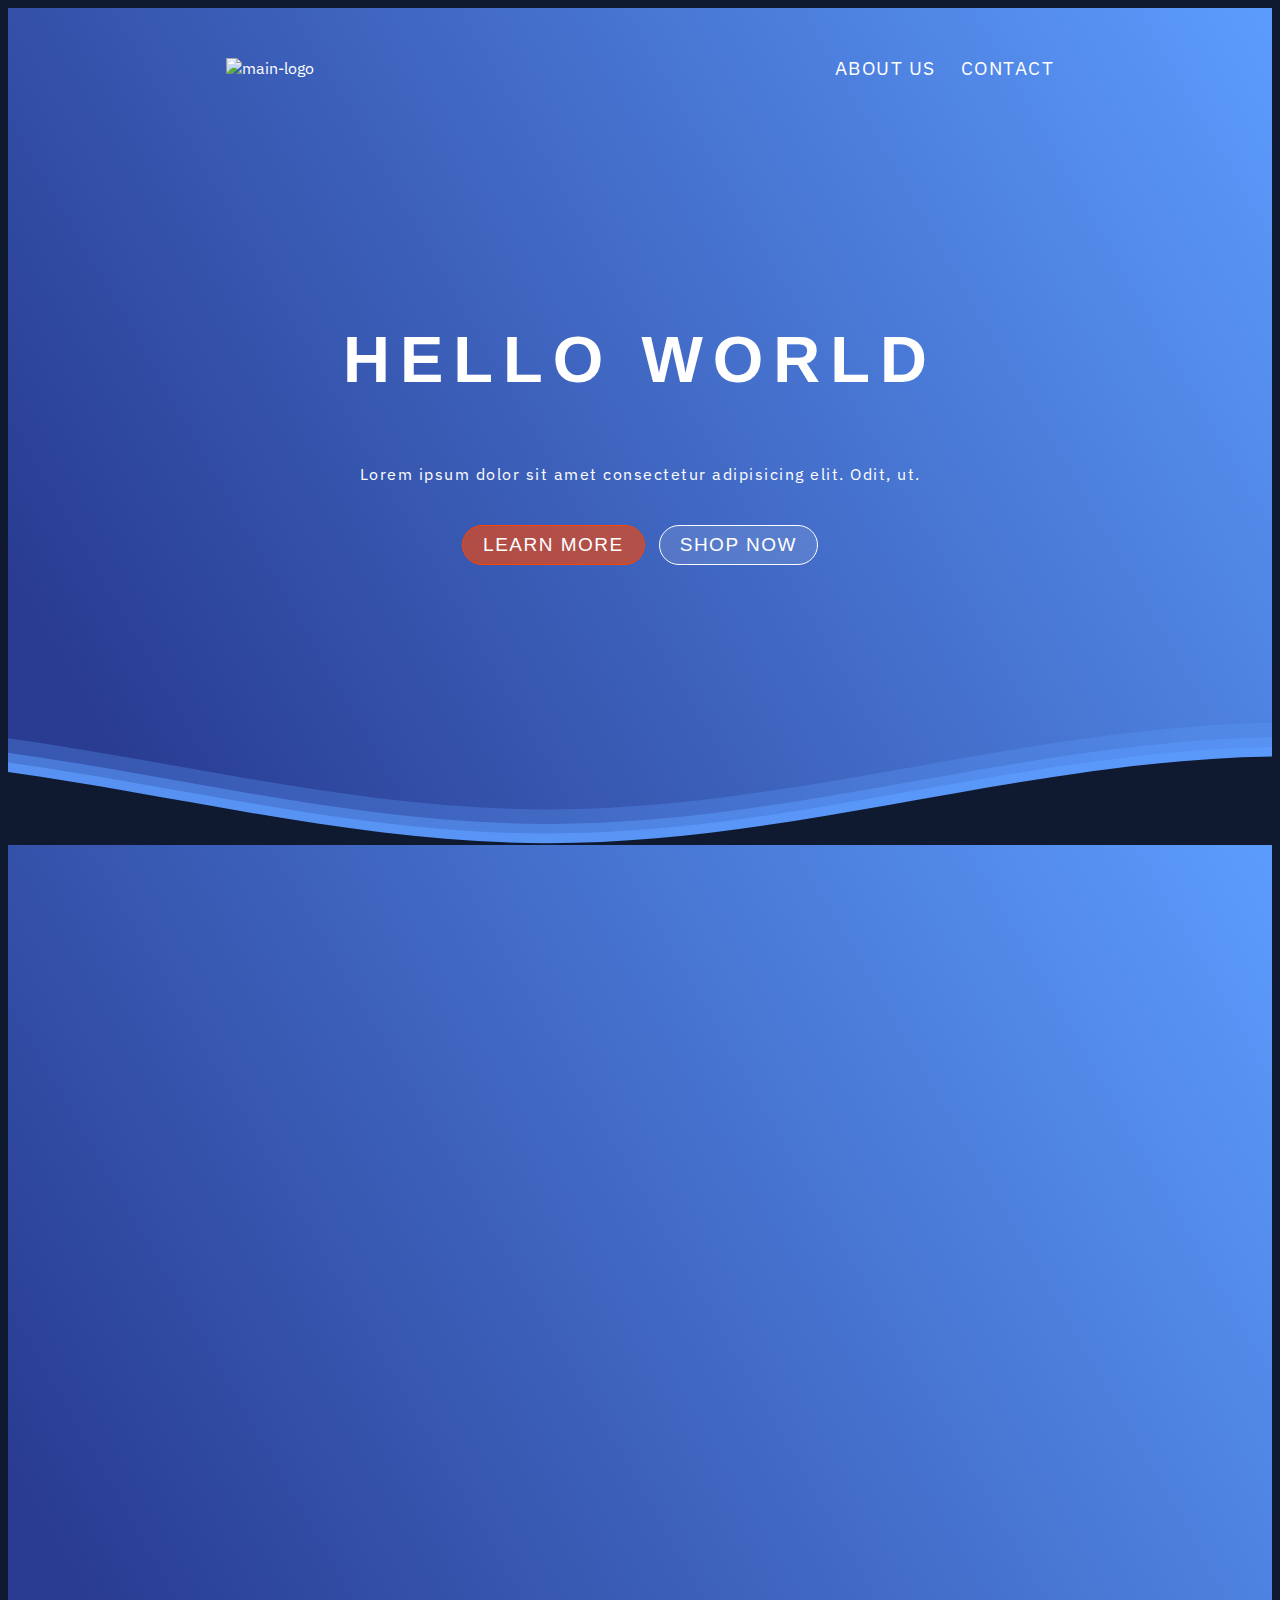
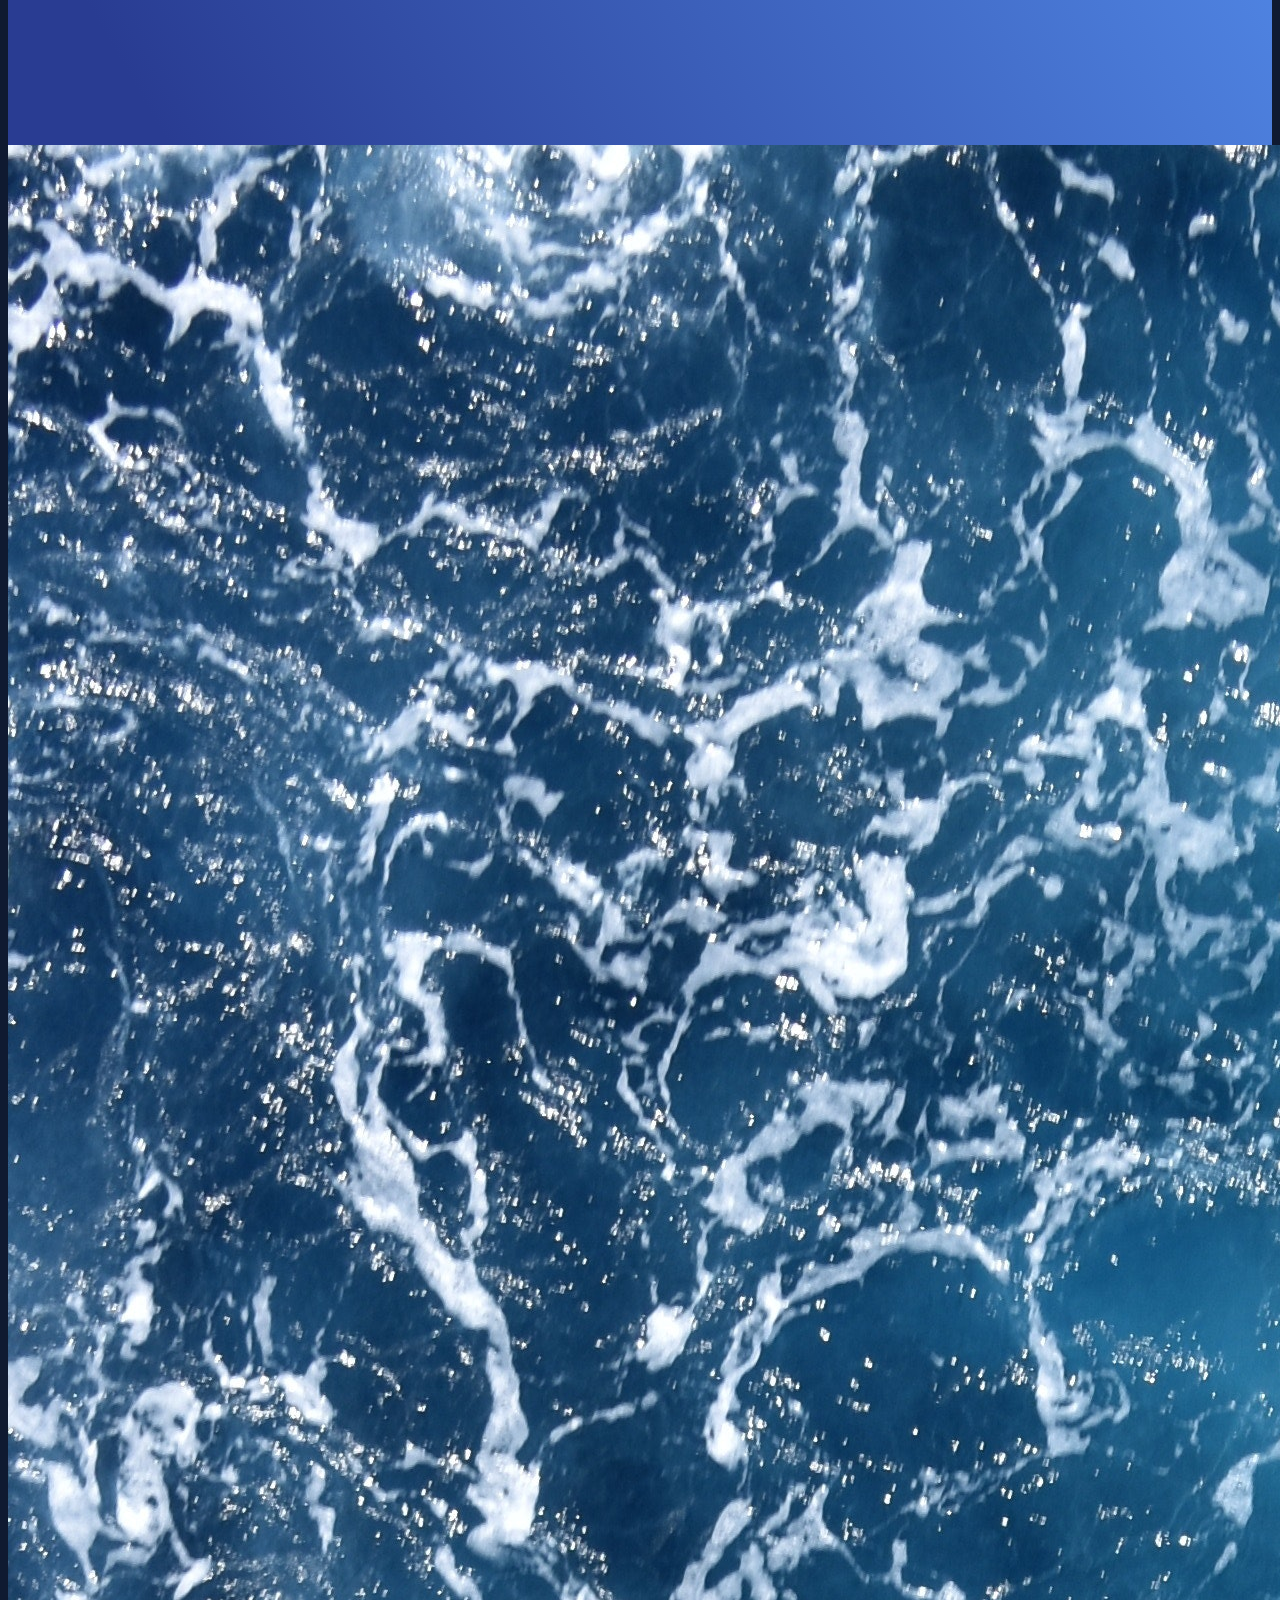
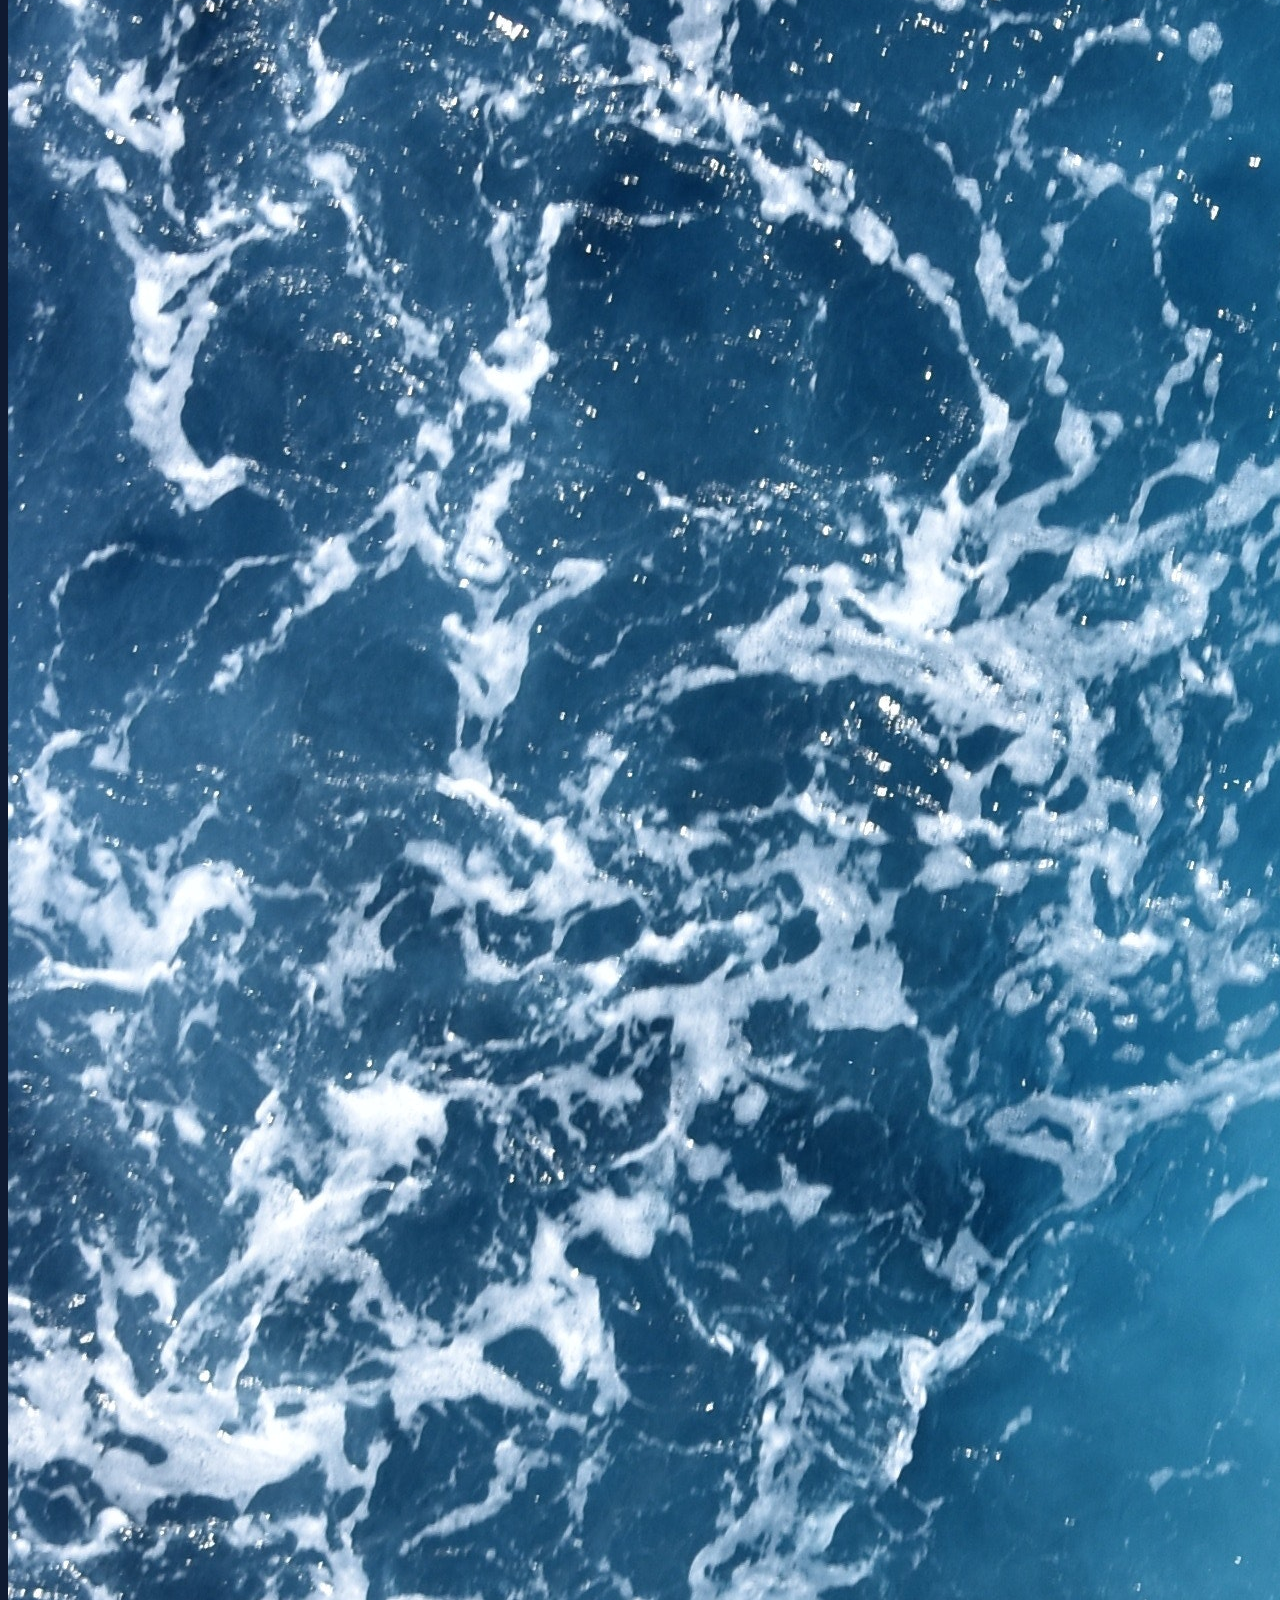
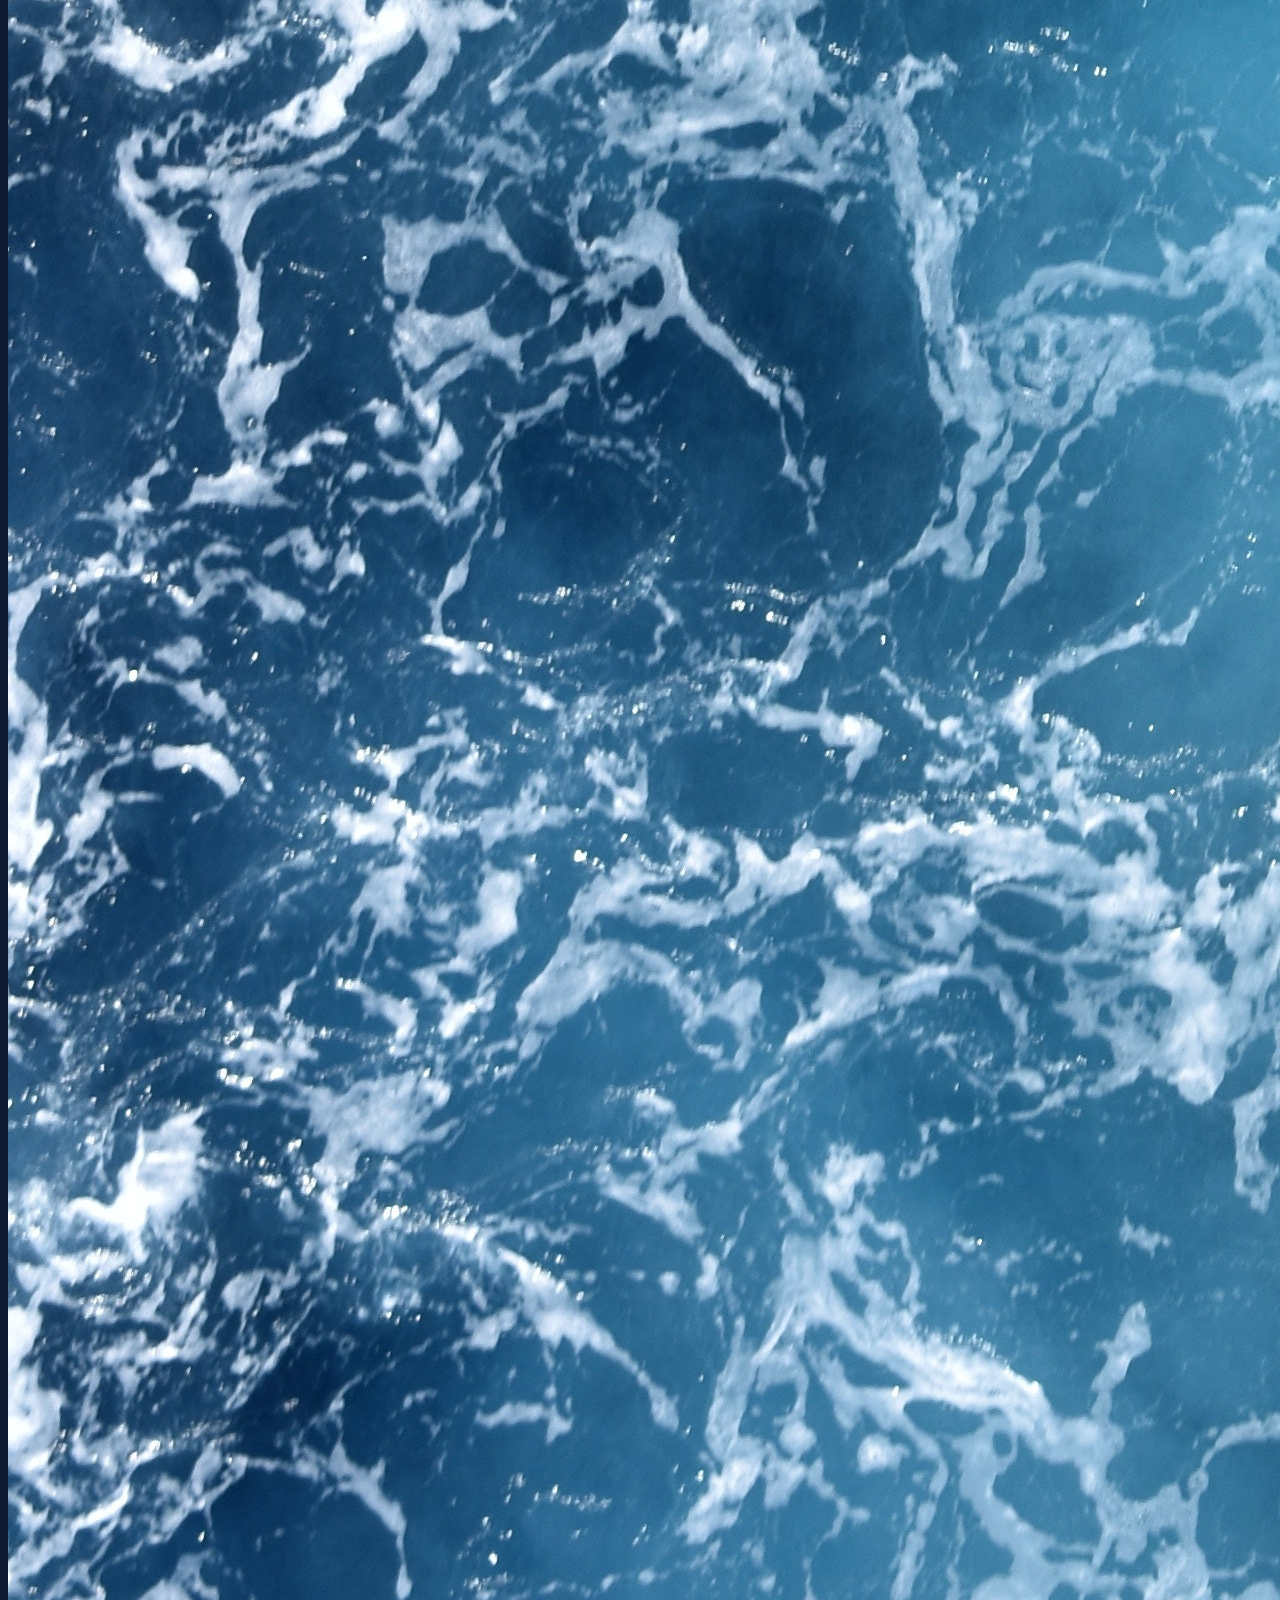
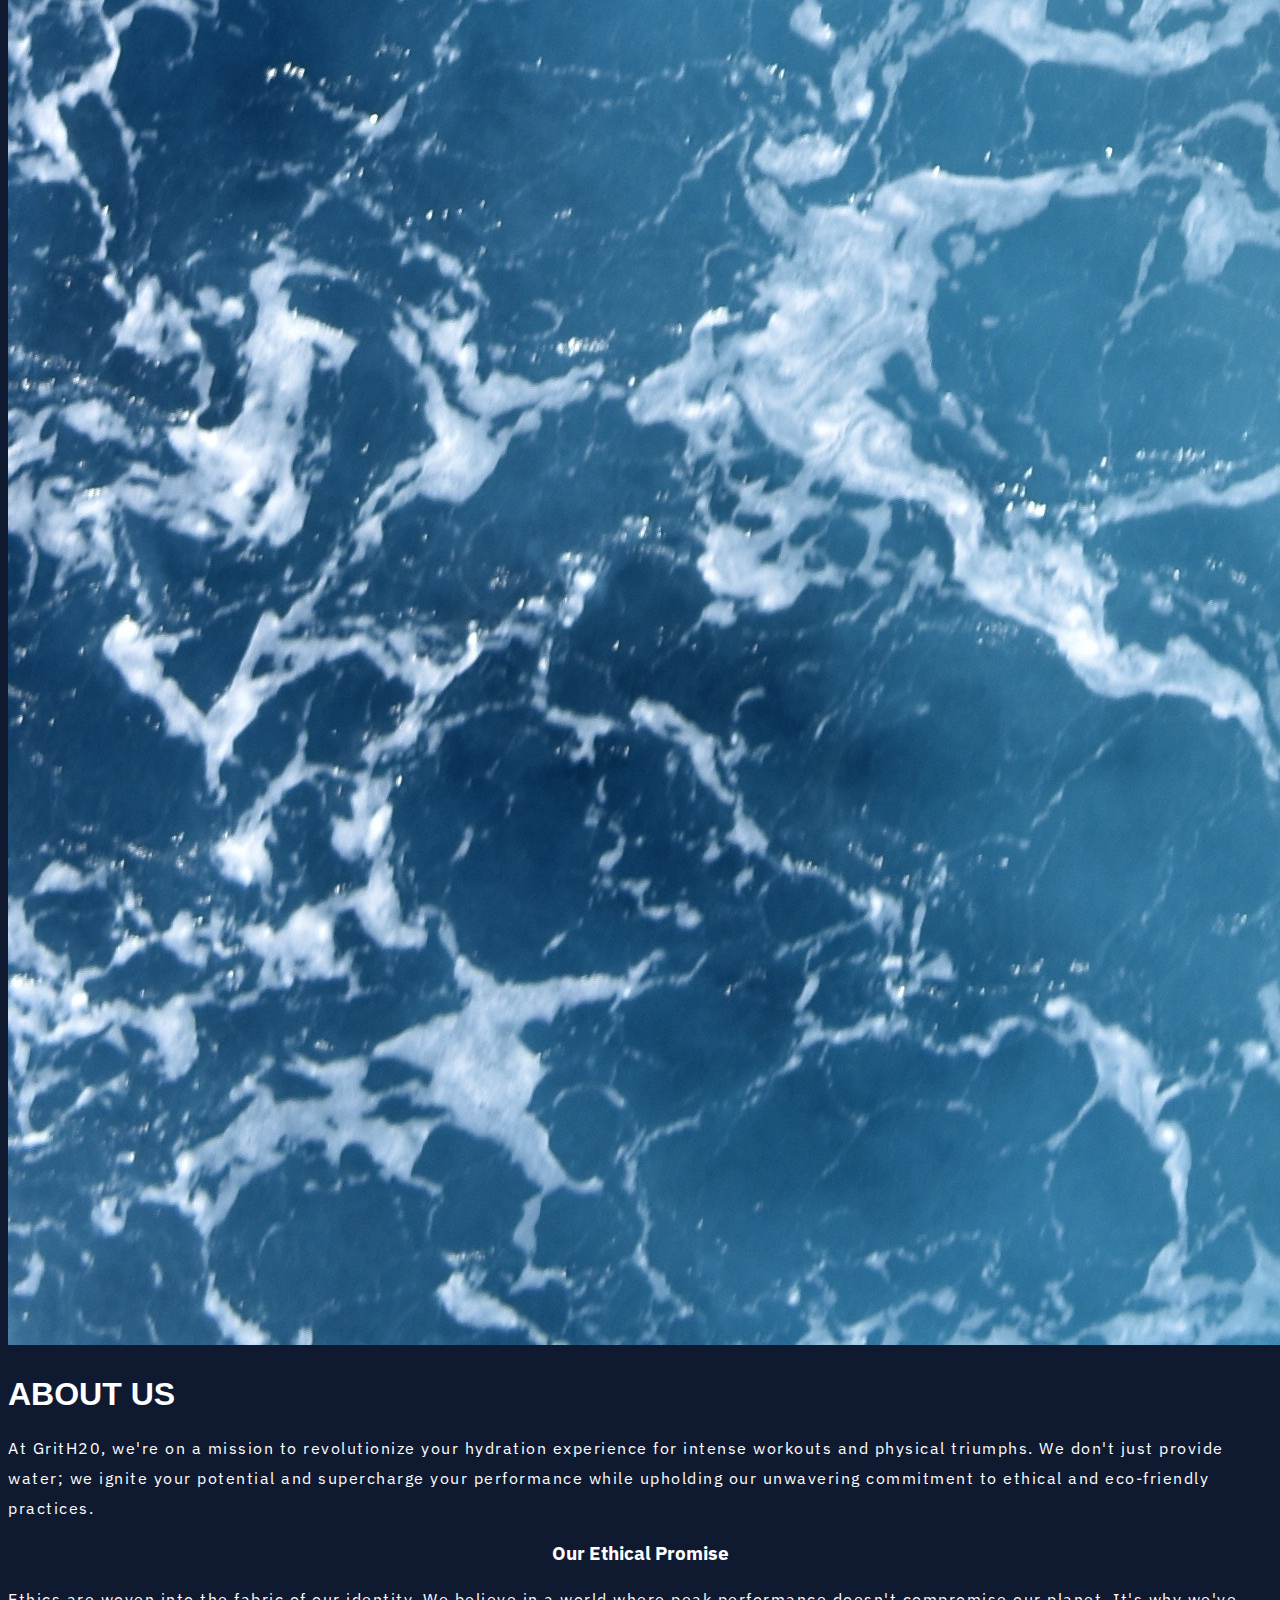
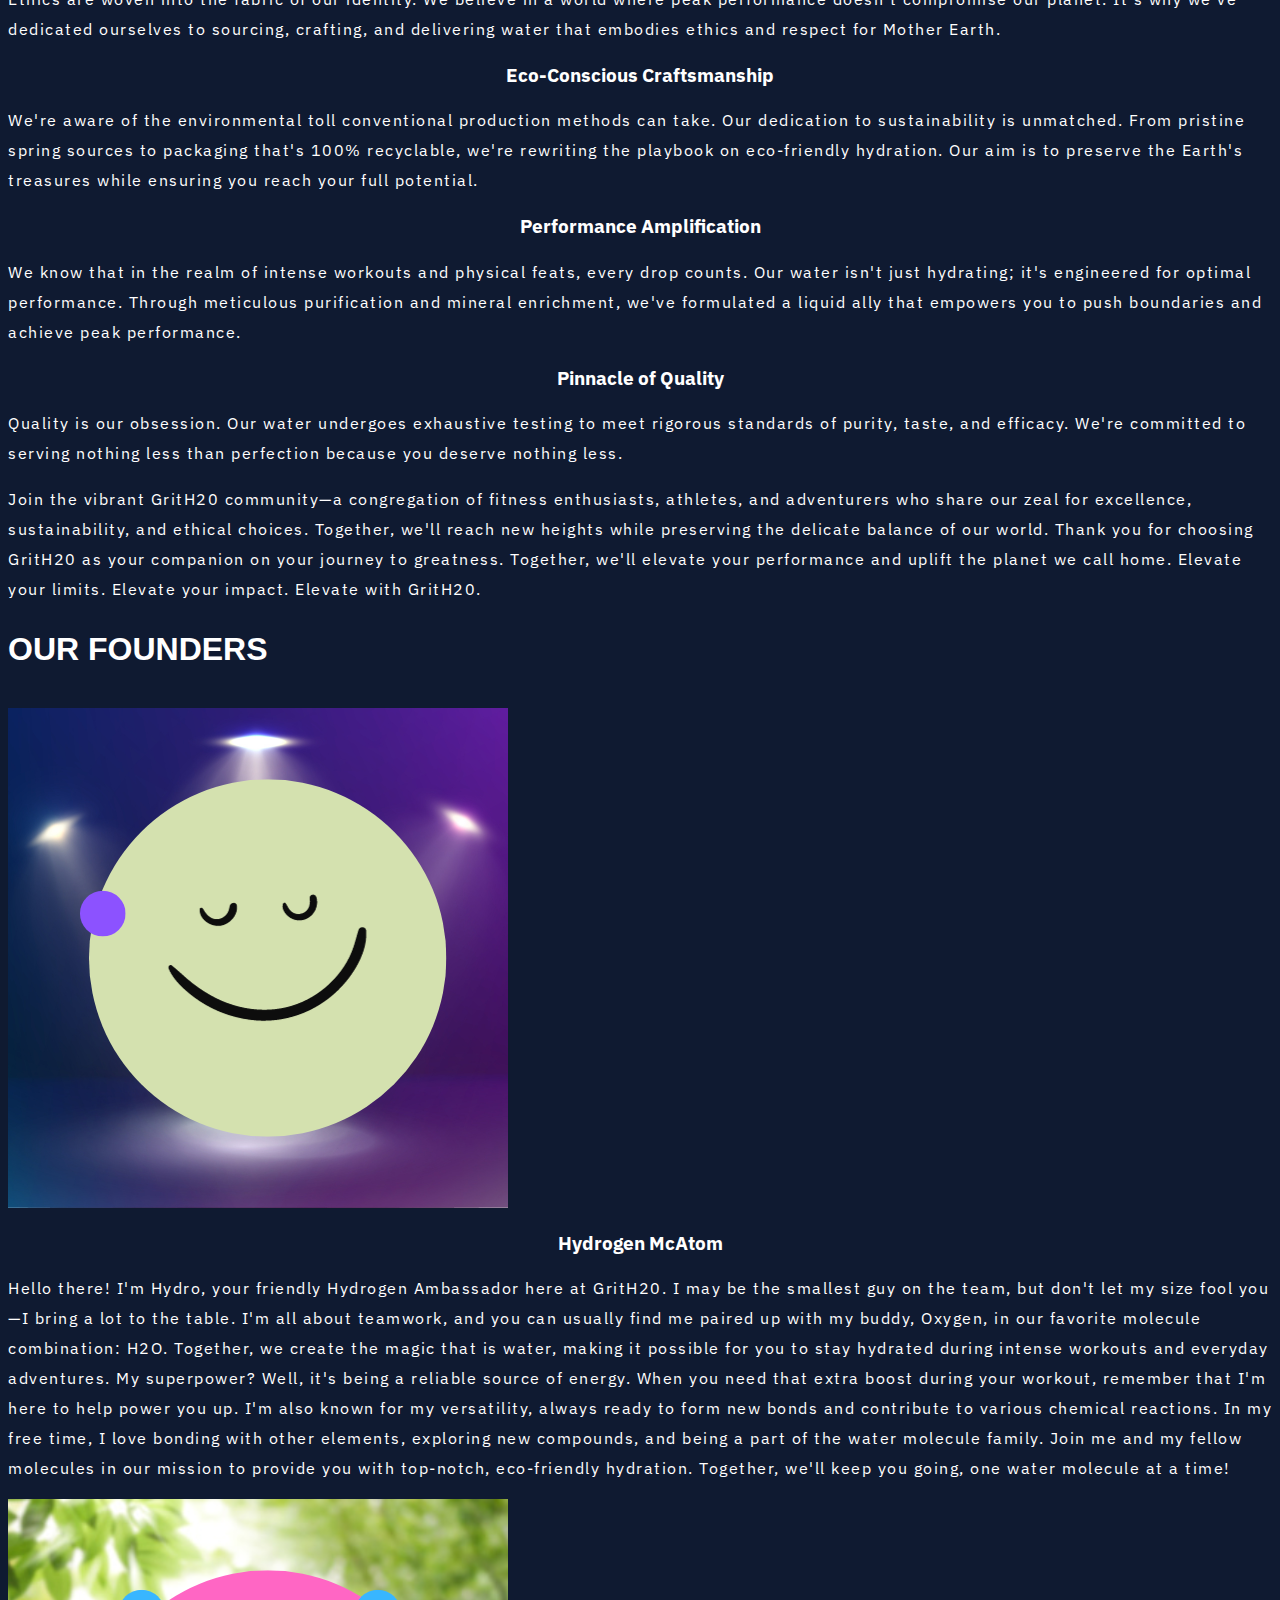
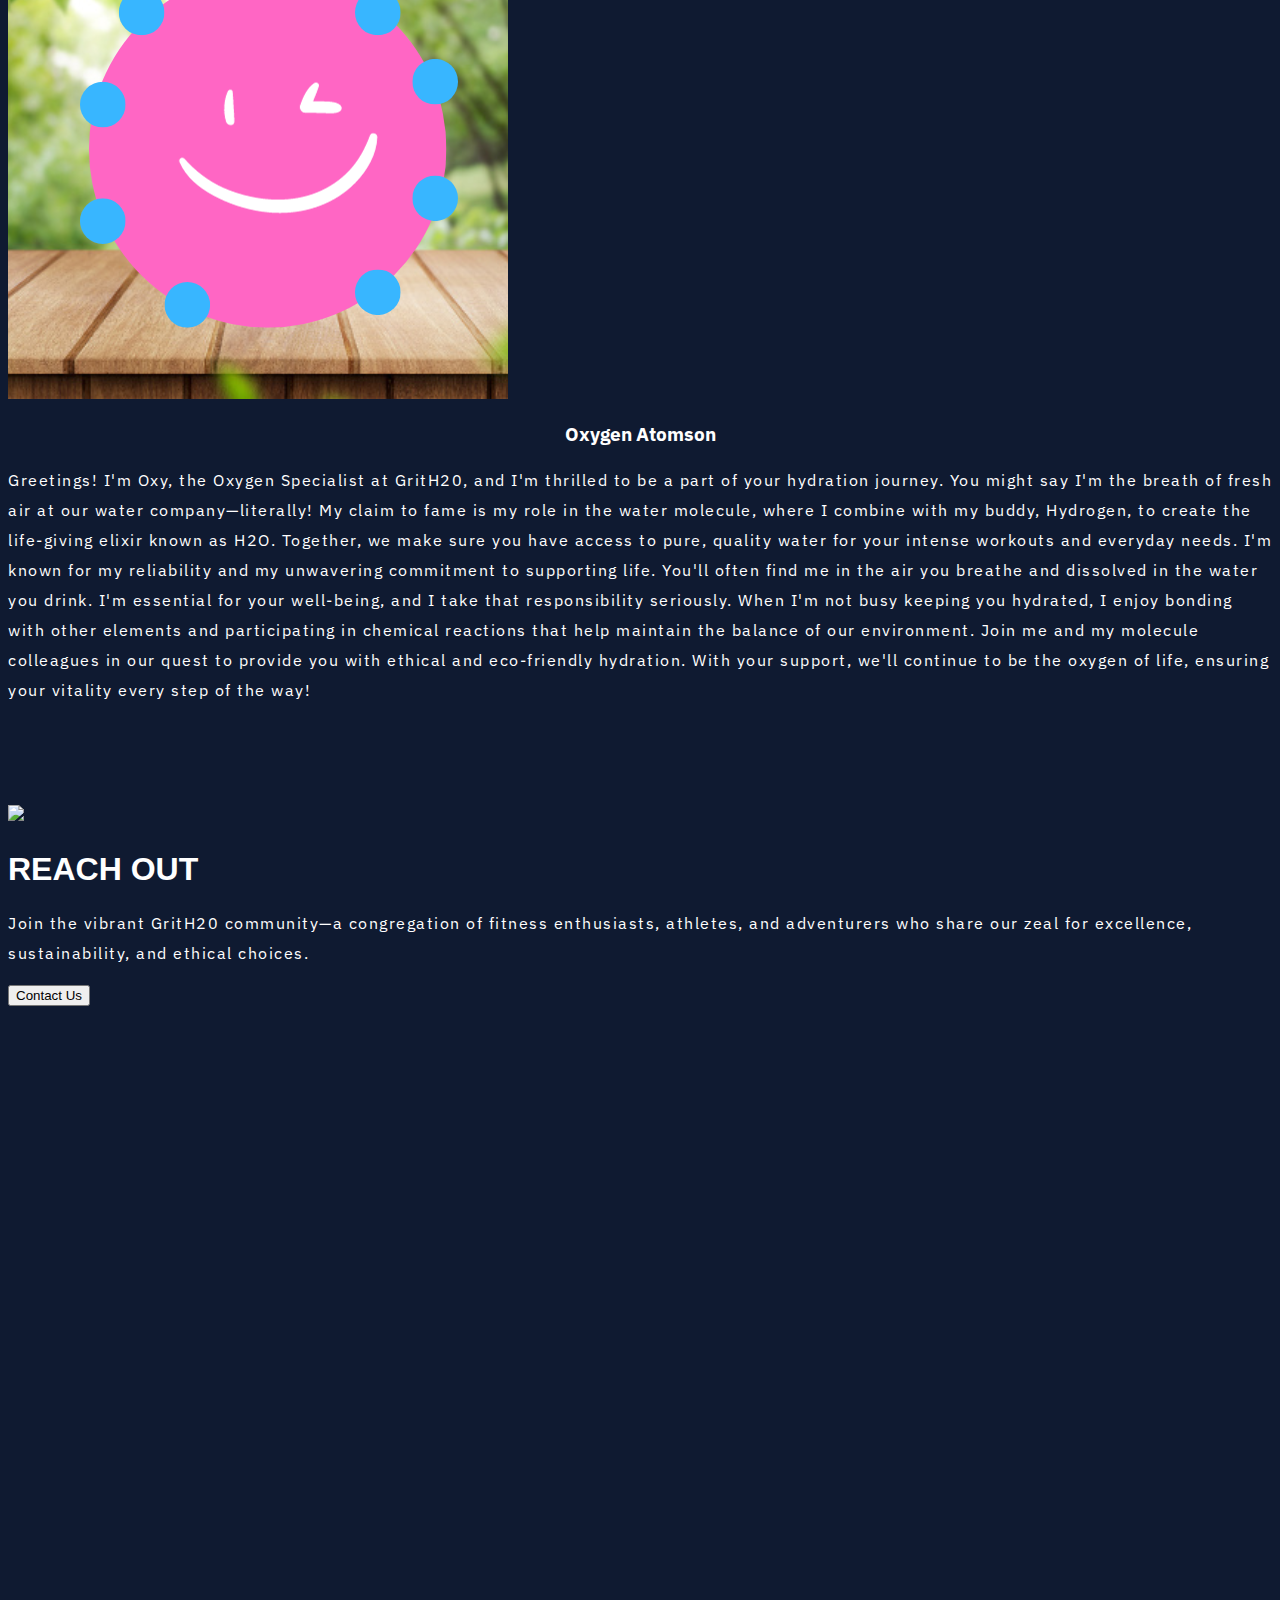
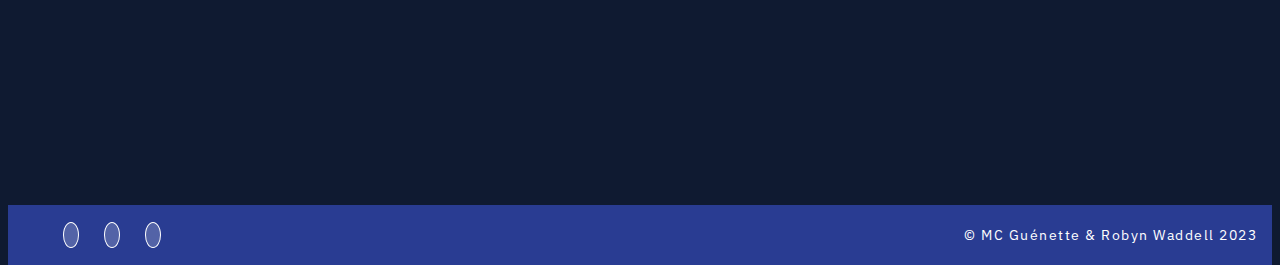
==== about.html @ da1426ac "added pictures" ====
<!DOCTYPE html>
<html lang="en">
    <head>
      <meta charset="utf-8" dir="ltr">
        <meta name="viewport" content="width=device-width, initial-scale=1">
        <meta name="author" content="MC Guenette & Robyn Waddell">
        <meta name="description" content="Final Project">
        <meta name="keywords" content="web developer, web, front-end, css, javascript, html, react">
        <link rel="shortcut icon" 
              href="./assets/img/favicon.png" 
              type="image/x-icon">
              <link rel="preconnect" href="https://fonts.googleapis.com">
              <link rel="preconnect" href="https://fonts.gstatic.com" crossorigin>
              <link rel="preconnect" href="https://fonts.googleapis.com">
              <link rel="preconnect" href="https://fonts.gstatic.com" crossorigin>
              <link rel="preconnect" href="https://fonts.googleapis.com">
              <link rel="preconnect" href="https://fonts.gstatic.com" crossorigin>
              <link href="https://fonts.googleapis.com/css2?family=IBM+Plex+Sans:wght@300;400;500;600;700&display=swap" rel="stylesheet">             
              <link href="https://fonts.cdnfonts.com/css/xeroda?styles=163202" rel="stylesheet">
              <link rel="stylesheet" href="./assets/style/index.css">
        <script src="https://kit.fontawesome.com/20608a4ccb.js" crossorigin="anonymous"></script>
        <title>GritH20</title>
    </head>
    <body>
        <header>
            <div class="hero hero-banner">
                <div class="container flex header">
                    <div>
                       <img src="./assets/img/logo-main.png" alt="main-logo" class="main-logo">
                    </div>
                    <nav class="nav-items">
                        <ul>
                            <li class="nav-item"><a href="./about.html">About us</a></li>
                            <li class="nav-item"><a href="./contact.html" class="contact-us">Contact</a></li>
                            <li class="mobile-menu"><i class="fa-solid fa-bars"></i></li>
                        </ul>
                    </nav>
                </div>
    
                <div class="inner-header flex">
                <h1>Hello world</h1>
                <p>Lorem ipsum dolor sit amet consectetur adipisicing elit. Odit, ut.</p>
                <div class="main-buttons">
                    <input type="button" class="primary-button" value="Learn more"/>
                    <input type="button" class="secondary-button" value="Shop now"/>
            </div>
                </div>
                <div>
                <svg class="waves" xmlns="http://www.w3.org/2000/svg" xmlns:xlink="http://www.w3.org/1999/xlink"
                viewBox="0 24 150 28" preserveAspectRatio="none" shape-rendering="auto">
                <defs>
                <path id="gentle-wave" d="M-160 44c30 0 58-18 88-18s 58 18 88 18 58-18 88-18 58 18 88 18 v44h-352z" />
                </defs>
                <g class="parallax">
                <use xlink:href="#gentle-wave" x="48" y="0" fill="rgba(255,255,255,0.7" />
                <use xlink:href="#gentle-wave" x="48" y="3" fill="rgba(255,255,255,0.5)" />
                <use xlink:href="#gentle-wave" x="48" y="5" fill="rgba(255,255,255,0.3)" />
                <use xlink:href="#gentle-wave" x="48" y="7" fill="#fff" />
                </g>
                </svg>
                </div>
                </div>
        </header>
        <main>
            <div class="hero">

            </div>
            <div class="section1">
                <div class="image"> <img src="./assets/img/water.jpg"> </div>
                <div class="description">
                    <h2>About Us</h2>
                    <p>At GritH20, we're on a mission to revolutionize your hydration experience for intense workouts and physical triumphs. We don't just provide water; 
                        we ignite your potential and supercharge your performance while upholding our unwavering commitment to ethical and eco-friendly practices.
                    </p>
                    <h3>Our Ethical Promise</h3>
                    <p>
                        Ethics are woven into the fabric of our identity. We believe in a world where peak performance doesn't compromise our planet. It's why we've 
                        dedicated ourselves to sourcing, crafting, and delivering water that embodies ethics and respect for Mother Earth.
                    </p>
                    <h3>Eco-Conscious Craftsmanship</h3>
                    <p>
                        We're aware of the environmental toll conventional production methods can take. Our dedication to sustainability is unmatched. From pristine 
                        spring sources to packaging that's 100% recyclable, we're rewriting the playbook on eco-friendly hydration. Our aim is to preserve the Earth's 
                        treasures while ensuring you reach your full potential.
                    </p>
                    <h3> Performance Amplification</h3>
                    <p>
                        We know that in the realm of intense workouts and physical feats, every drop counts. Our water isn't just hydrating; it's engineered for optimal 
                        performance. Through meticulous purification and mineral enrichment, we've formulated a liquid ally that empowers you to push boundaries and 
                        achieve peak performance.
                    </p>
                    <h3>Pinnacle of Quality</h3>
                    <p>
                        Quality is our obsession. Our water undergoes exhaustive testing to meet rigorous standards of purity, taste, and efficacy. We're committed to 
                        serving nothing less than perfection because you deserve nothing less.
                    </p>
                    <p>
                        Join the vibrant GritH20 community—a congregation of fitness enthusiasts, athletes, and adventurers who share our zeal for excellence, 
                        sustainability, and ethical choices. Together, we'll reach new heights while preserving the delicate balance of our world.
                        Thank you for choosing GritH20 as your companion on your journey to greatness. Together, we'll elevate your performance and uplift the 
                        planet we call home. Elevate your limits. Elevate your impact. Elevate with GritH20.
                    </p>
                </div>
            </div>
            <div class="section2">
                <h2>Our Founders</h2>
                <div class="banner-image">
                    <img>
                </div>
                <div class="hydrogen">
                    <div class="H-pic">
                        <img src="./assets/img/hydrogen.png">
                    </div>
                    <div class="H-description">
                        <h3>Hydrogen McAtom</h3>
                        <p>
                            Hello there! I'm Hydro, your friendly Hydrogen Ambassador here at GritH20. I 
                            may be the smallest guy on the team, but don't let my size fool you—I bring a 
                            lot to the table. I'm all about teamwork, and you can usually find me paired 
                            up with my buddy, Oxygen, in our favorite molecule combination: H2O. Together, 
                            we create the magic that is water, making it possible for you to stay hydrated 
                            during intense workouts and everyday adventures. My superpower? Well, it's 
                            being a reliable source of energy. When you need that extra boost during your 
                            workout, remember that I'm here to help power you up. I'm also known for my 
                            versatility, always ready to form new bonds and contribute to various chemical 
                            reactions. In my free time, I love bonding with other elements, exploring new 
                            compounds, and being a part of the water molecule family. Join me and my fellow 
                            molecules in our mission to provide you with top-notch, eco-friendly hydration.
                            Together, we'll keep you going, one water molecule at a time!
                        </p>
                    </div>
                </div>
                <div class="oxygen">
                    <div class="O-pic">
                        <img src="./assets/img/oxygen.png" name="oxygen">
                    </div>
                    <div class=" O-description">
                        <h3>Oxygen Atomson</h3>
                        <p>
                            Greetings! I'm Oxy, the Oxygen Specialist at GritH20, and I'm thrilled to be a 
                            part of your hydration journey. You might say I'm the breath of fresh air at our
                            water company—literally! My claim to fame is my role in the water molecule, 
                            where I combine with my buddy, Hydrogen, to create the life-giving elixir 
                            known as H2O. Together, we make sure you have access to pure, quality water for
                            your intense workouts and everyday needs. I'm known for my reliability and my 
                            unwavering commitment to supporting life. You'll often find me in the air you 
                            breathe and dissolved in the water you drink. I'm essential for your well-being,
                            and I take that responsibility seriously. When I'm not busy keeping you hydrated,
                            I enjoy bonding with other elements and participating in chemical reactions that 
                            help maintain the balance of our environment. Join me and my molecule colleagues 
                            in our quest to provide you with ethical and eco-friendly hydration. With your 
                            support, we'll continue to be the oxygen of life, ensuring your vitality every 
                            step of the way!

                        </p>
                    </div>
                </div>
            </div>
            <section>
                <div class="circle-image"><img src="./assets/img/waves.jpg"></div>
                <div>
                  <h2>Reach Out</h2>
                  <p>
                    Join the vibrant GritH20 community—a congregation of fitness enthusiasts, athletes, and 
                    adventurers who share our zeal for excellence, sustainability, and ethical choices.
                  </p>
                  <button>Contact Us</button>
                </div>
            </section>
        </main>
        <footer>
            <div class="container footer">
                <nav class="social-icons">
                    <ul>
                        <li><a href="https://www.linkedin.com/in/mc-guenette/" target="_blank" title="linkedin" class="linkedin">
                            <i class="fa-brands fa-linkedin"></i>
                        </a>
                    </li>
                        <li><a href="https://www.tiktok.com/@goldie.lax" target="_blank" title="tiktok" class="tiktok">
                            <i class="fa-brands fa-tiktok"></i>
                        </a>
                    </li>
                        <li><a href="https://github.com/mcguenette" target="_blank" title="github" class="git-hub">
                            <i class="fa-brands fa-github"></i>
                        </a>
                    </li>
                    </ul>
                </nav>
                <div class="copyright">
                    <p>&copy; MC Guénette & Robyn Waddell 2023</p>
                </div>
            </div>
        </footer>
    </body>
</html
---- assets/style/index.css ----
@charset "utf-8";
@import url(./reset.css);

/* -------Basic-styles------ */

:root {
    --primary-bg-color: #0f1a31;
    --secondary-bg-color: #1d2333;
    --body-font-color: #fff;
    --section-bg-color: rgb(41 60 146 / 30%);
    --card-bg-color: #ccc;
    --primary-blue: #293c92;
    --secondary-blue: #5c9cfd;
    --primary-red: #fb4501;
    --linkedin-color: #0077b5;
    --github-color:#2dba4e;
    --tiktok-color:#ff0050;
}

.container {
    width: min(100% - 30px, 1280px);
    margin-inline: auto;
}

.container.main-container {
    justify-content: center;
    display: flex;
    align-items: center;
    flex-direction: column;
}

.flex {
    display: flex;
    align-items: center;
    height: 100%;
}

main {
    height: calc(100dvh - 80px - 60px);
    display: inline;
}

body {
    background-color: var(--primary-bg-color);
    font-family: 'IBM Plex Sans', sans-serif;
    color:var(--body-font-color);
}

html, body {
    height: 100%;
}

/* --------Header------- */

.header {
    height: 120px;
}

header {
    background-color: transparent;
    overflow: hidden;

}

header nav {
    width: 60%;
    text-align: right;
}

h1 {
    font-size: 65px;
    color: var(--body-font-color);
    letter-spacing: 10px;
    line-height: 80px;
}

h2 {
    font-size: 32px;
    margin-bottom: 20px;
}

h1, h2 {
    font-family: 'Xeroda', sans-serif;
    text-transform: uppercase;
}

h3 {
    text-align: center;
}

p {
    letter-spacing: 1.5px;
    line-height: 30px;
}

.inner-header h2 {
    font-family: 'IBM Plex Sans', sans-serif;
    font-weight: 300;
}

.main-logo {
    width: 50%;
}

nav ul {
    font-size: 0;
}

nav ul li {
    display: inline;
}

nav ul li + li {
    padding-left: 25px;
}

.nav-items a, footer a, .primary-button, .secondary-button {
    display: inline-block;
    text-decoration: none;
    font-size: 18px;
    transition: all 0.20s ease-in-out;
    letter-spacing: 1.5px;
    text-transform: uppercase;
    font-size: 19px;
}

.nav-items a {
    color: #fff;
}

.nav-items a:hover {
    color:var(--primary-red);
}

li.mobile-menu {
    font-size: 14px;
}

.hero {
    position:relative;
    text-align:center;
    background: linear-gradient(60deg, var(--primary-blue) 9%, var(--secondary-blue) 100%);
    color:white;
    height: 100%;
    width: 100%;
}

.logo {
    width:50px;
    fill:white;
    padding-right:15px;
    display:inline-block;
    vertical-align: middle;
}
  
.inner-header {
    height:35vh;
    width:100%;
    margin: 0;
    padding: 0;
}

.inner-header.flex {
    flex-direction: column;
    height: 65vh;
}

.flex {
    display: flex;
    justify-content: center;
    align-items: center;
    text-align: center;
}
  
.waves {
    position:relative;
    width: 100%;
    height:15vh;
    margin-bottom:-7px; 
    min-height:100px;
    max-height:150px;
}

.hero-banner {
    position: relative;
}

.hero-banner > * {
    z-index: 10;
    position: relative;
}

.content {
    position:relative;
    height:20vh;
    text-align:center;
    background-color: white;
}

/* -------Waves animation------ */
.parallax > use {
    animation: move-forever 25s cubic-bezier(.55,.5,.45,.5) infinite;
}

.parallax > use:nth-child(1) {
    animation-delay: -3s;
    animation-duration: 7s;
    fill: rgb(92 156 253 / 30%);
}

.parallax > use:nth-child(2) {
    animation-delay: -4s;
    animation-duration: 10s;
    fill: rgb(92 156 253 / 50%);
}

.parallax > use:nth-child(3) {
    animation-delay: -5s;
    animation-duration: 13s;
    fill: rgb(92 156 253 / 70%);
}

.parallax > use:nth-child(4) {
    animation-delay: -5s;
    animation-duration: 20s;
    fill: var(--primary-bg-color);
}

@keyframes move-forever {
    0% {
    transform: translate3d(-90px,0,0);
    }
    100% { 
    transform: translate3d(85px,0,0);
    }
}

/* -------Sections------ */
.section-one, .section-two {
    display: flex;
    gap: 25px;
    justify-content: center;
    align-items: center;
    background-color: var(--section-bg-color);
    padding: 30px;
    border-radius: 10px;
}

section {
    margin-top: 100px;
    height: 100%;
    width: 100%;
}

.section-img {
    display: flex;
    justify-content: center;
    align-items: self-end;
    margin-top: 50px;
}

.section-one {
    width: 50%;
}

.section-one h2, .section-two h2 {
    color: var(--primary-red);
}

.section-two {
    display: flex;
    flex-wrap: wrap;
    gap: 20px;
}

.column {
    flex: 0 1 auto;
    width: calc(25% - 15px);
    border-radius: 5px;
    align-items: center;
    display: flex;
    flex-direction: column;
    justify-content: center;
}

.column img {
    margin-top: 25px;
    width: 70%;
    padding: 20px;
    /* border: 1px solid;
    background-color: #ffffff1f; */
    border-radius: 10px;
}

.index-img {
    width: 200px;
    height: 200px;
}

/* -------Buttons------ */

.primary-button {
    border: 1px solid var(--primary-red);
    background-color:#fb45019e;
}

.secondary-button {
    border: 1px solid #fff;
    background-color: #ffffff1f;
}

input.secondary-button:hover {
    background-color: var(--secondary-bg-color);
    border: 1px solid var(--secondary-bg-color);
}

input[type=button] {
    color: #fff;
    border-radius: 25px;
    padding: 7px 20px;
    margin: 20px 5px 0px 5px;
    line-height: 24px;
}

input.primary-button:hover {
    background-color: var(--primary-red);
}

/* -------Footer------ */

footer {
    background-color: var(--primary-blue);
    position: relative;
    display: flex;
    height: 60px;
    margin-top: 100px;
}

.footer {
    display: flex;
    justify-content: space-between;
    align-items: center;
}

footer nav {
    width: 50%;
}

.copyright {
    justify-content: flex-end;
    width: 50%;
    font-size: 14px;
}

.copyright p {
    text-align: right;
    color: #fff;
}

.social-icons a {
    background-color: rgb(255 255 255 / 20%);
    color: #fff;
    border-radius: 50%;
    border: 1px solid #fff;
}

.linkedin:hover {
    color:var(--linkedin-color);
}

.tiktok:hover {
    color:var(--tiktok-color);
}

.git-hub:hover {
    color:var(--github-color);
}

.social-icons i {
    border-radius: 50%;
    padding: 7px;
}

/* -------Mobile------ */

@media (max-width: 768px) {
    .waves {
      height:40px;
      min-height:40px;
    }
    .content {
      height:30vh;
    }
    h1 {
      font-size:24px;
    }
}

@media (max-width: 768px) {
    .mobile-menu {
        display: block;
        font-size: 14px;
    }
    .nav-item {
        display: none;
    }
}

@media (min-width: 768px) {
    .mobile-menu {
        display: none;
        font-size: 0px;
    }
}

@media (max-width: 768px) {
    .column , .section-one {
        width: 100%;
    }
}

@media (max-width: 768px) {
    .column, .section-one {
        width: calc(50% - 10px);
    }
}

@media (max-width: 480px) {
    .column, .section-one {
        width: 100%;
    }
}
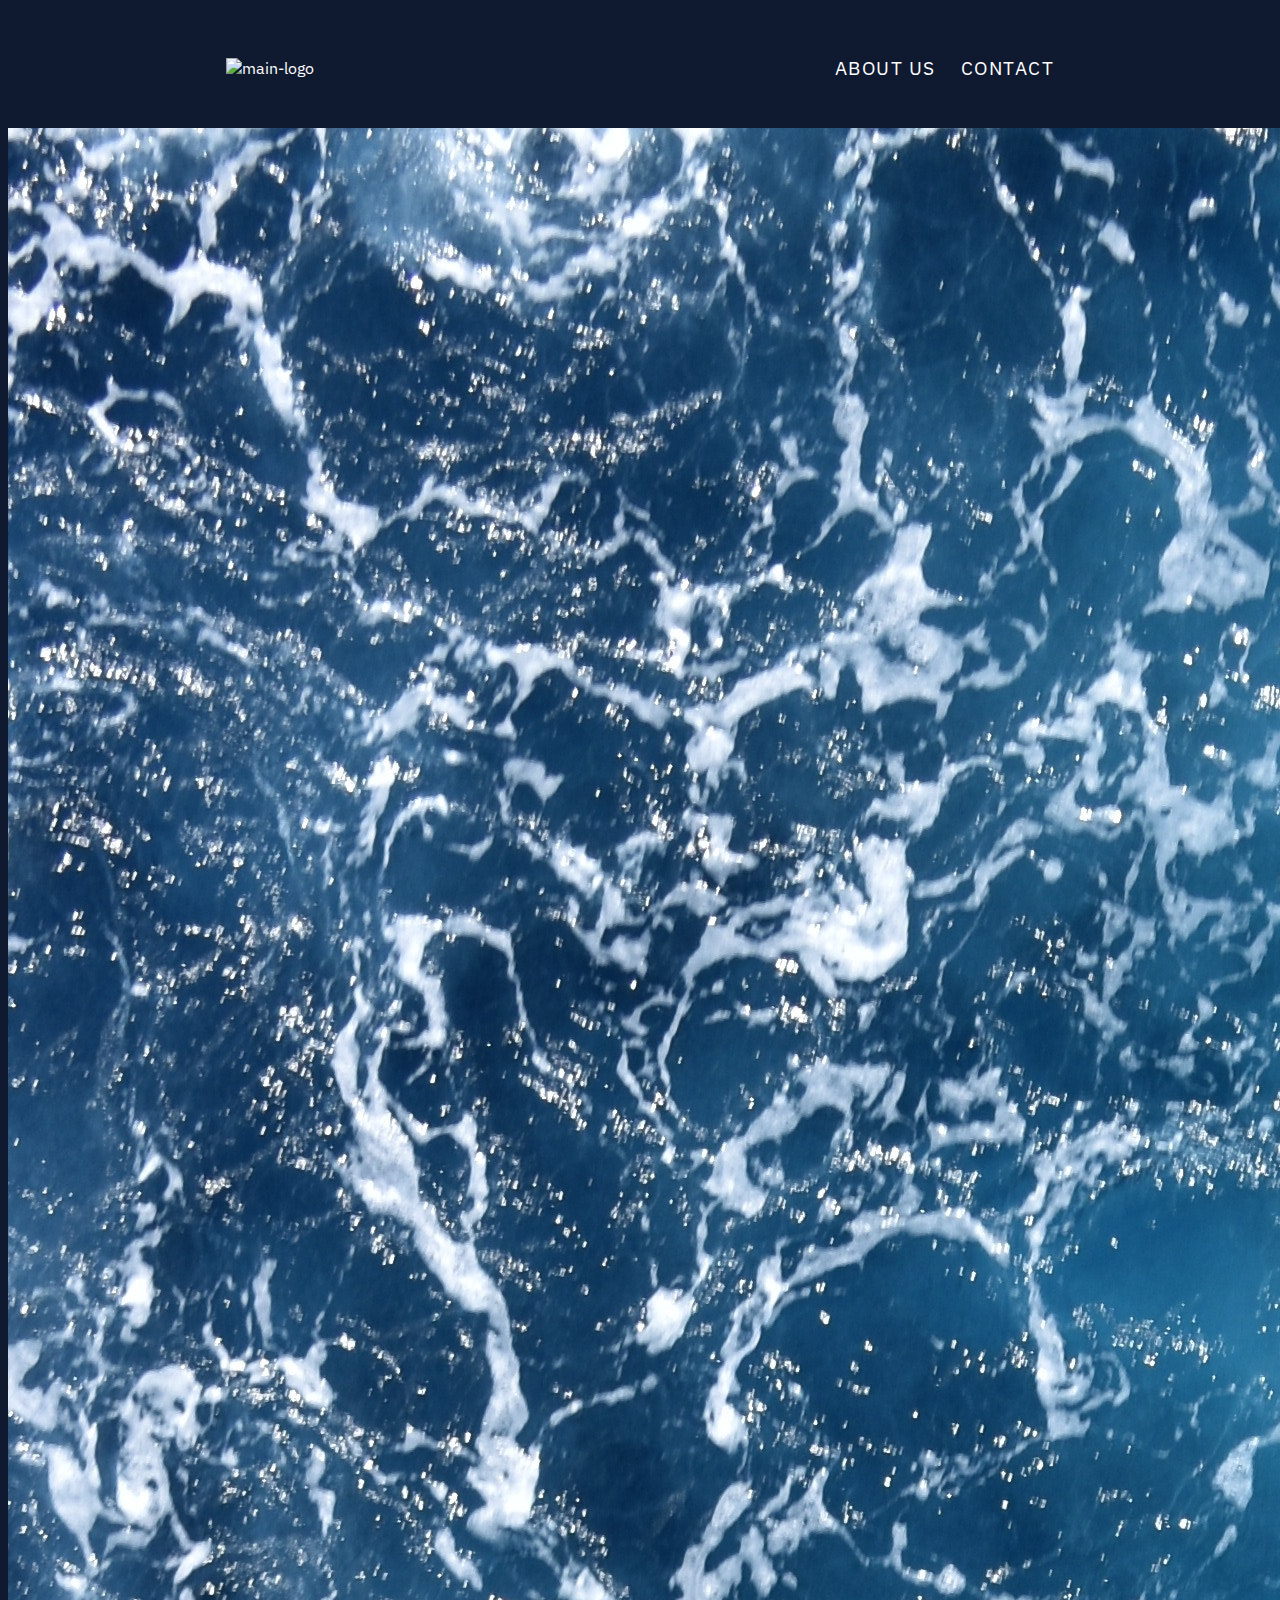
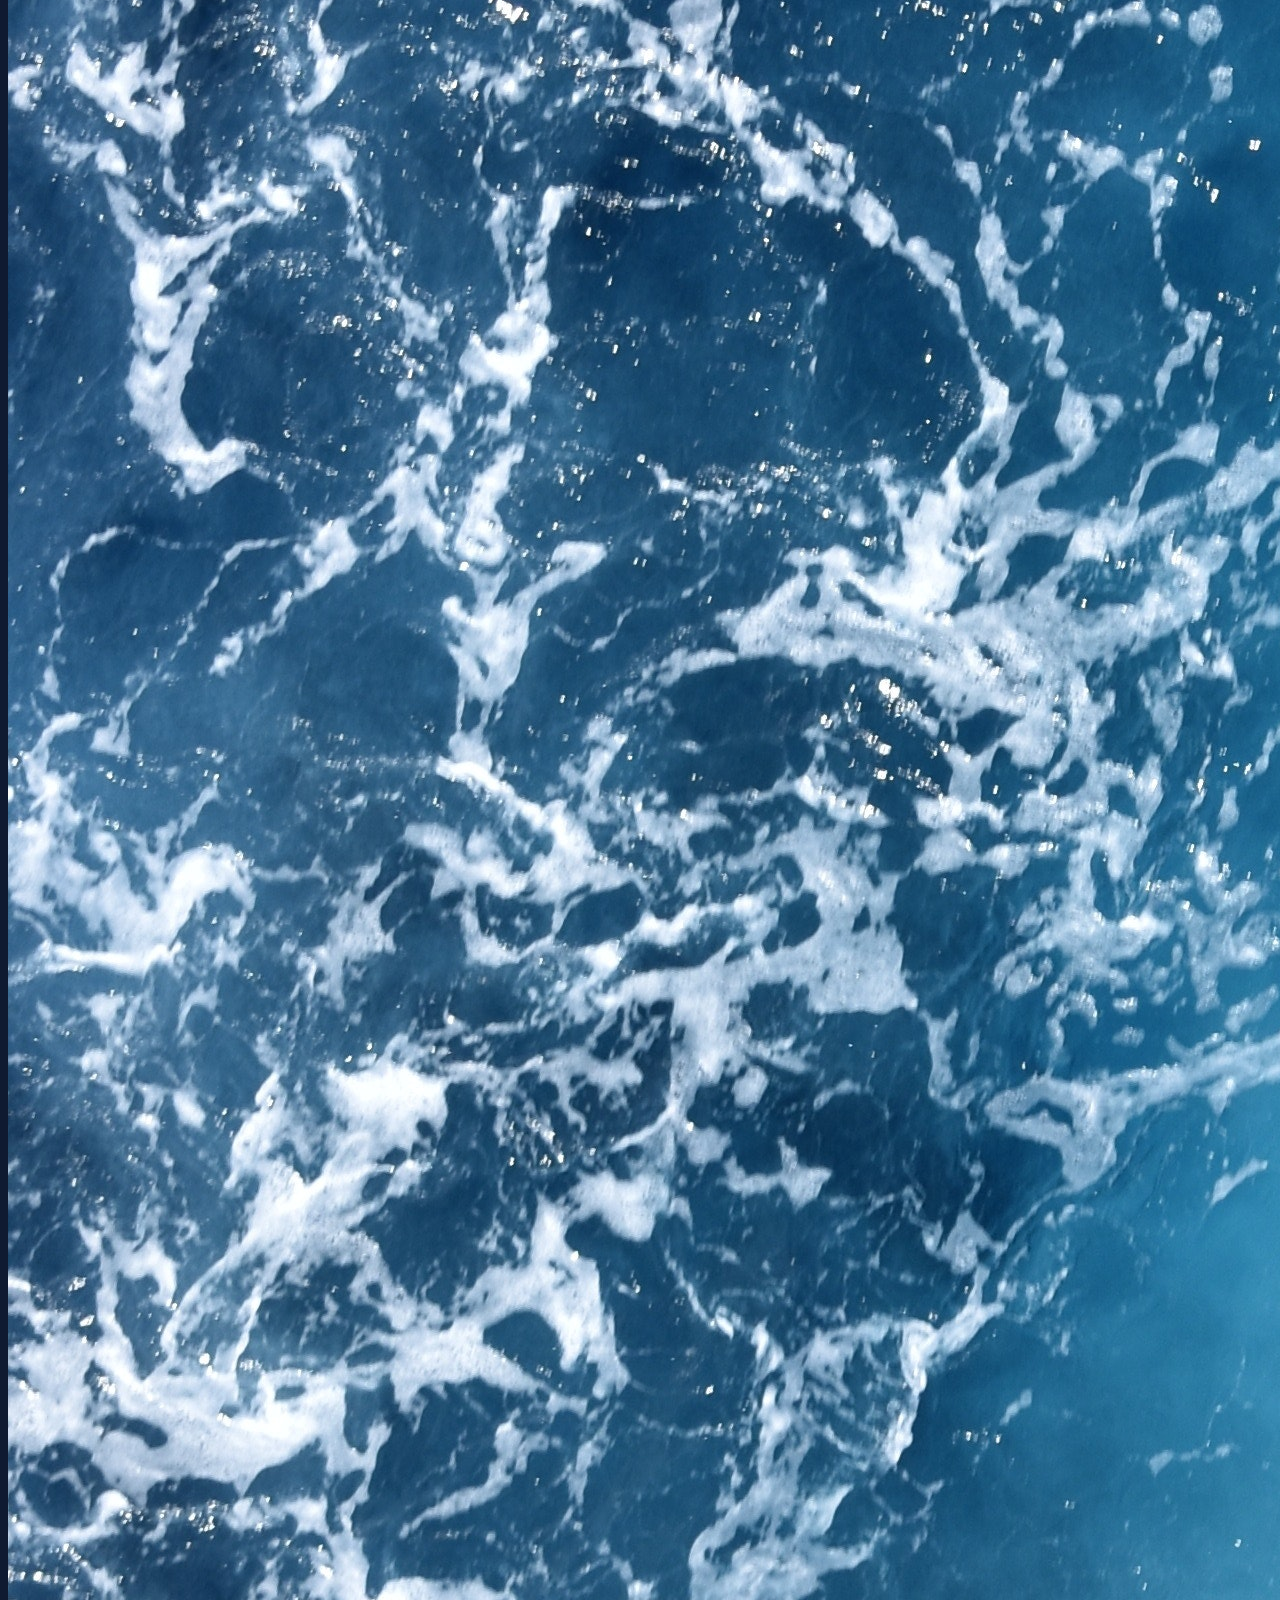
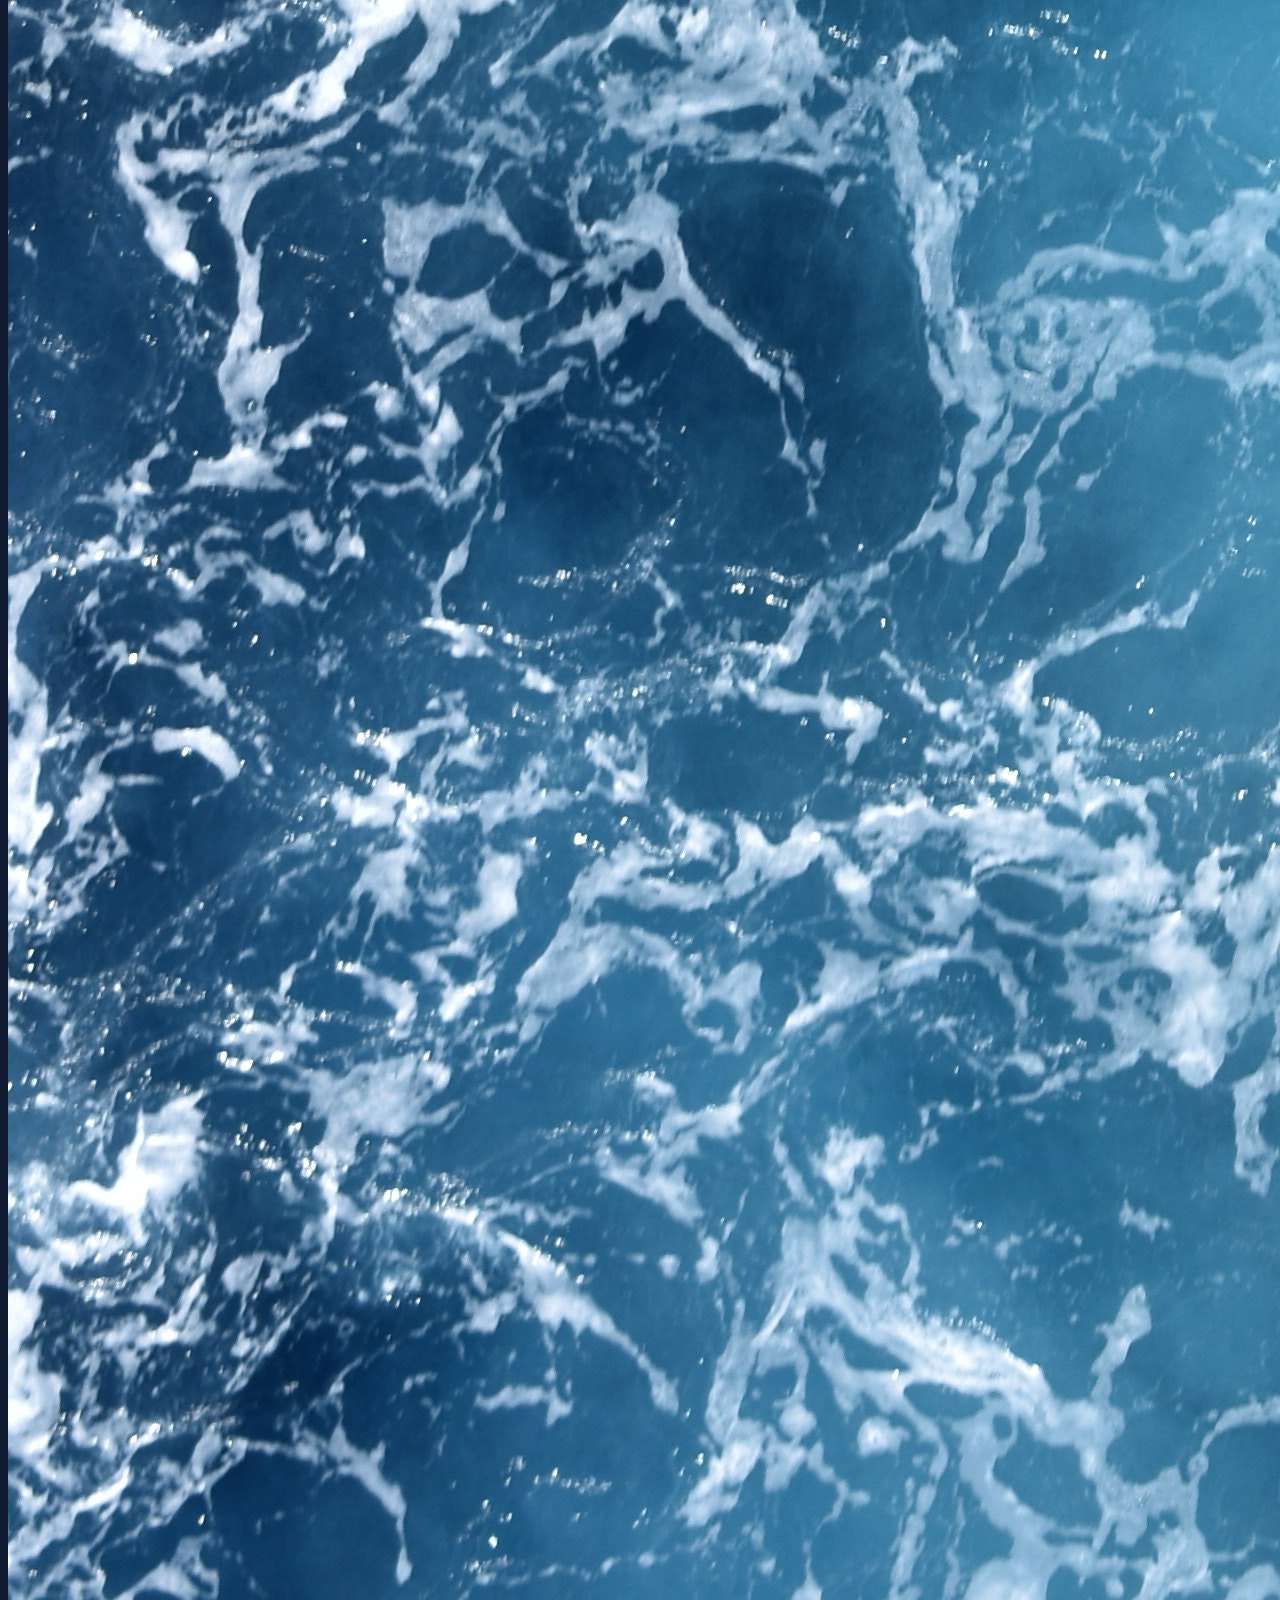
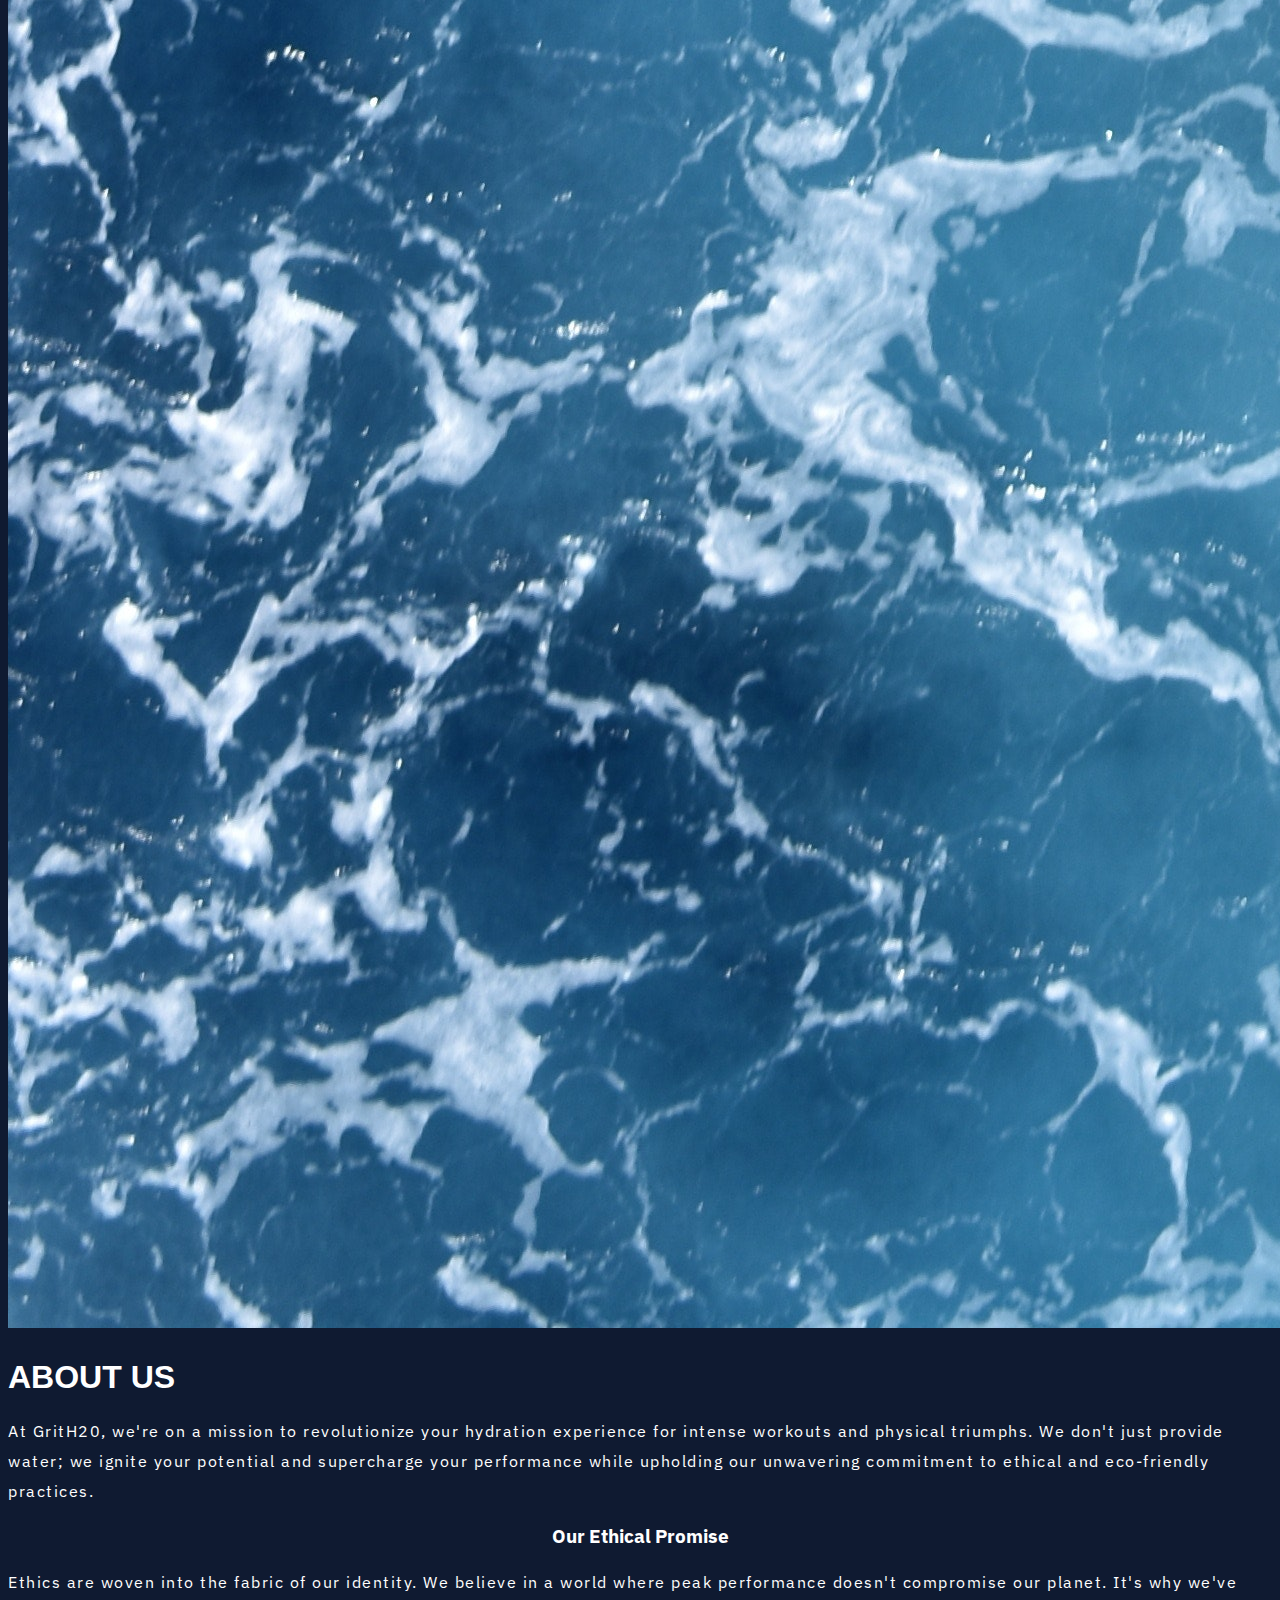
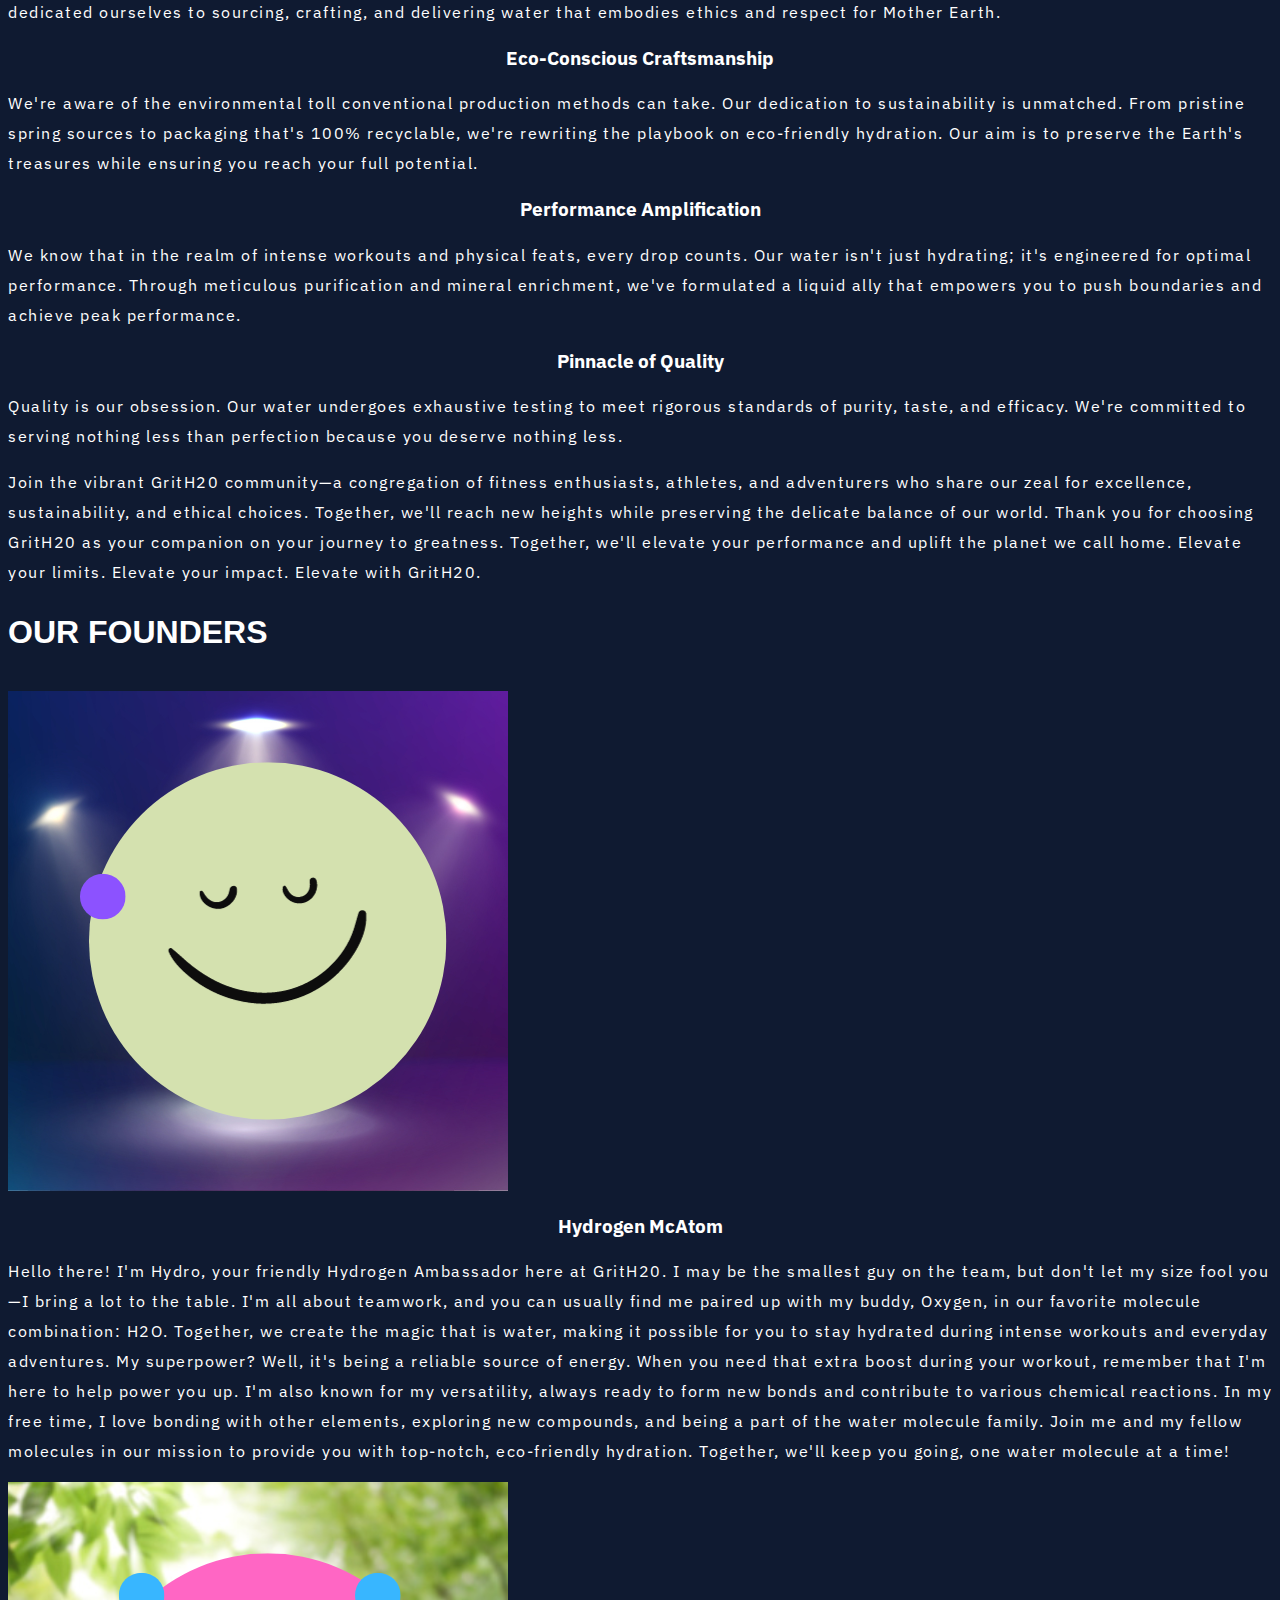
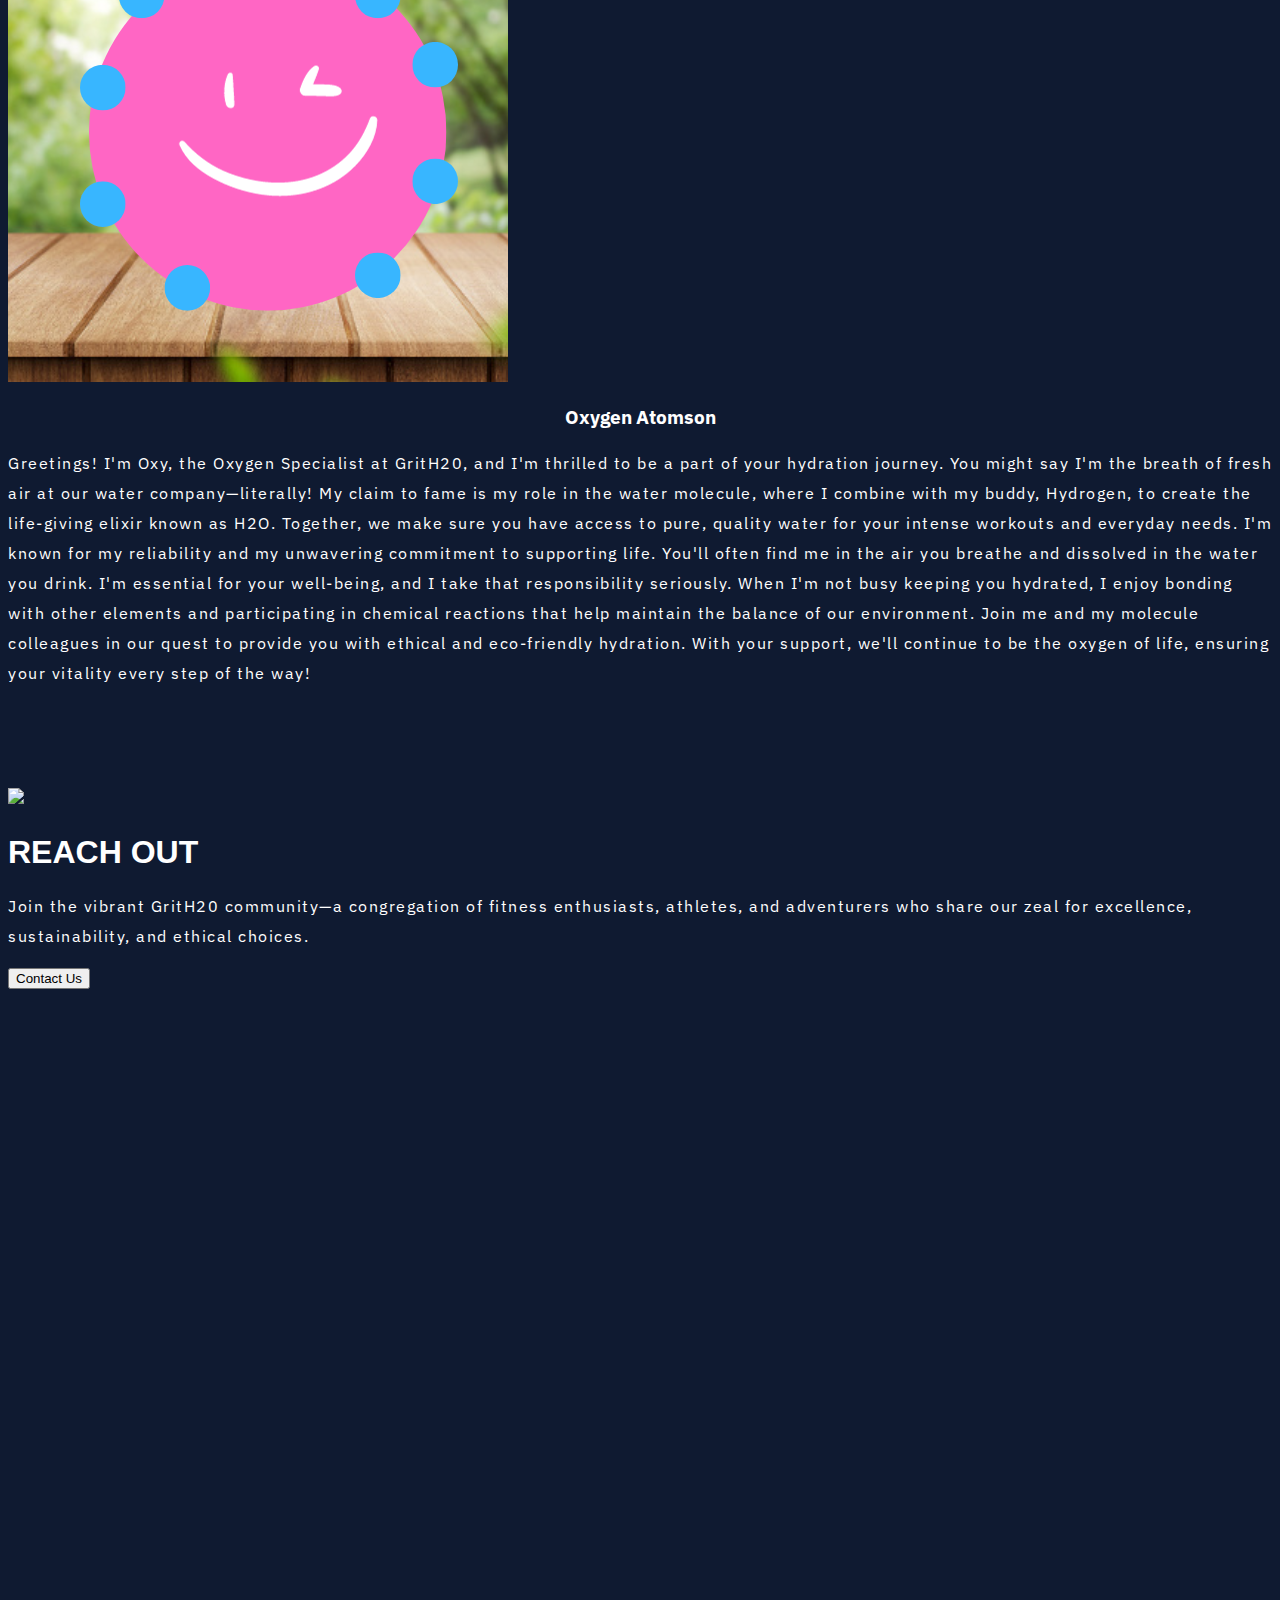
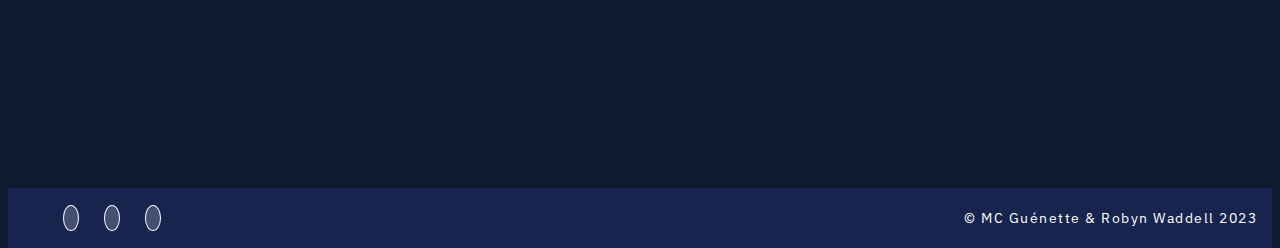
==== commit a91d2a90: "Merge branch 'main' into robyn_edits" ====
--- a/about.html
+++ b/about.html
@@ -23,7 +23,6 @@
     </head>
     <body>
         <header>
-            <div class="hero hero-banner">
                 <div class="container flex header">
                     <div>
                        <img src="./assets/img/logo-main.png" alt="main-logo" class="main-logo">
@@ -36,35 +35,8 @@
                         </ul>
                     </nav>
                 </div>
-    
-                <div class="inner-header flex">
-                <h1>Hello world</h1>
-                <p>Lorem ipsum dolor sit amet consectetur adipisicing elit. Odit, ut.</p>
-                <div class="main-buttons">
-                    <input type="button" class="primary-button" value="Learn more"/>
-                    <input type="button" class="secondary-button" value="Shop now"/>
-            </div>
-                </div>
-                <div>
-                <svg class="waves" xmlns="http://www.w3.org/2000/svg" xmlns:xlink="http://www.w3.org/1999/xlink"
-                viewBox="0 24 150 28" preserveAspectRatio="none" shape-rendering="auto">
-                <defs>
-                <path id="gentle-wave" d="M-160 44c30 0 58-18 88-18s 58 18 88 18 58-18 88-18 58 18 88 18 v44h-352z" />
-                </defs>
-                <g class="parallax">
-                <use xlink:href="#gentle-wave" x="48" y="0" fill="rgba(255,255,255,0.7" />
-                <use xlink:href="#gentle-wave" x="48" y="3" fill="rgba(255,255,255,0.5)" />
-                <use xlink:href="#gentle-wave" x="48" y="5" fill="rgba(255,255,255,0.3)" />
-                <use xlink:href="#gentle-wave" x="48" y="7" fill="#fff" />
-                </g>
-                </svg>
-                </div>
-                </div>
         </header>
         <main>
-            <div class="hero">
-
-            </div>
             <div class="section1">
                 <div class="image"> <img src="./assets/img/water.jpg"> </div>
                 <div class="description">
--- a/assets/style/index.css
+++ b/assets/style/index.css
@@ -329,7 +329,7 @@
 /* -------Footer------ */
 
 footer {
-    background-color: var(--primary-blue);
+    background-color: var(--section-bg-color);
     position: relative;
     display: flex;
     height: 60px;
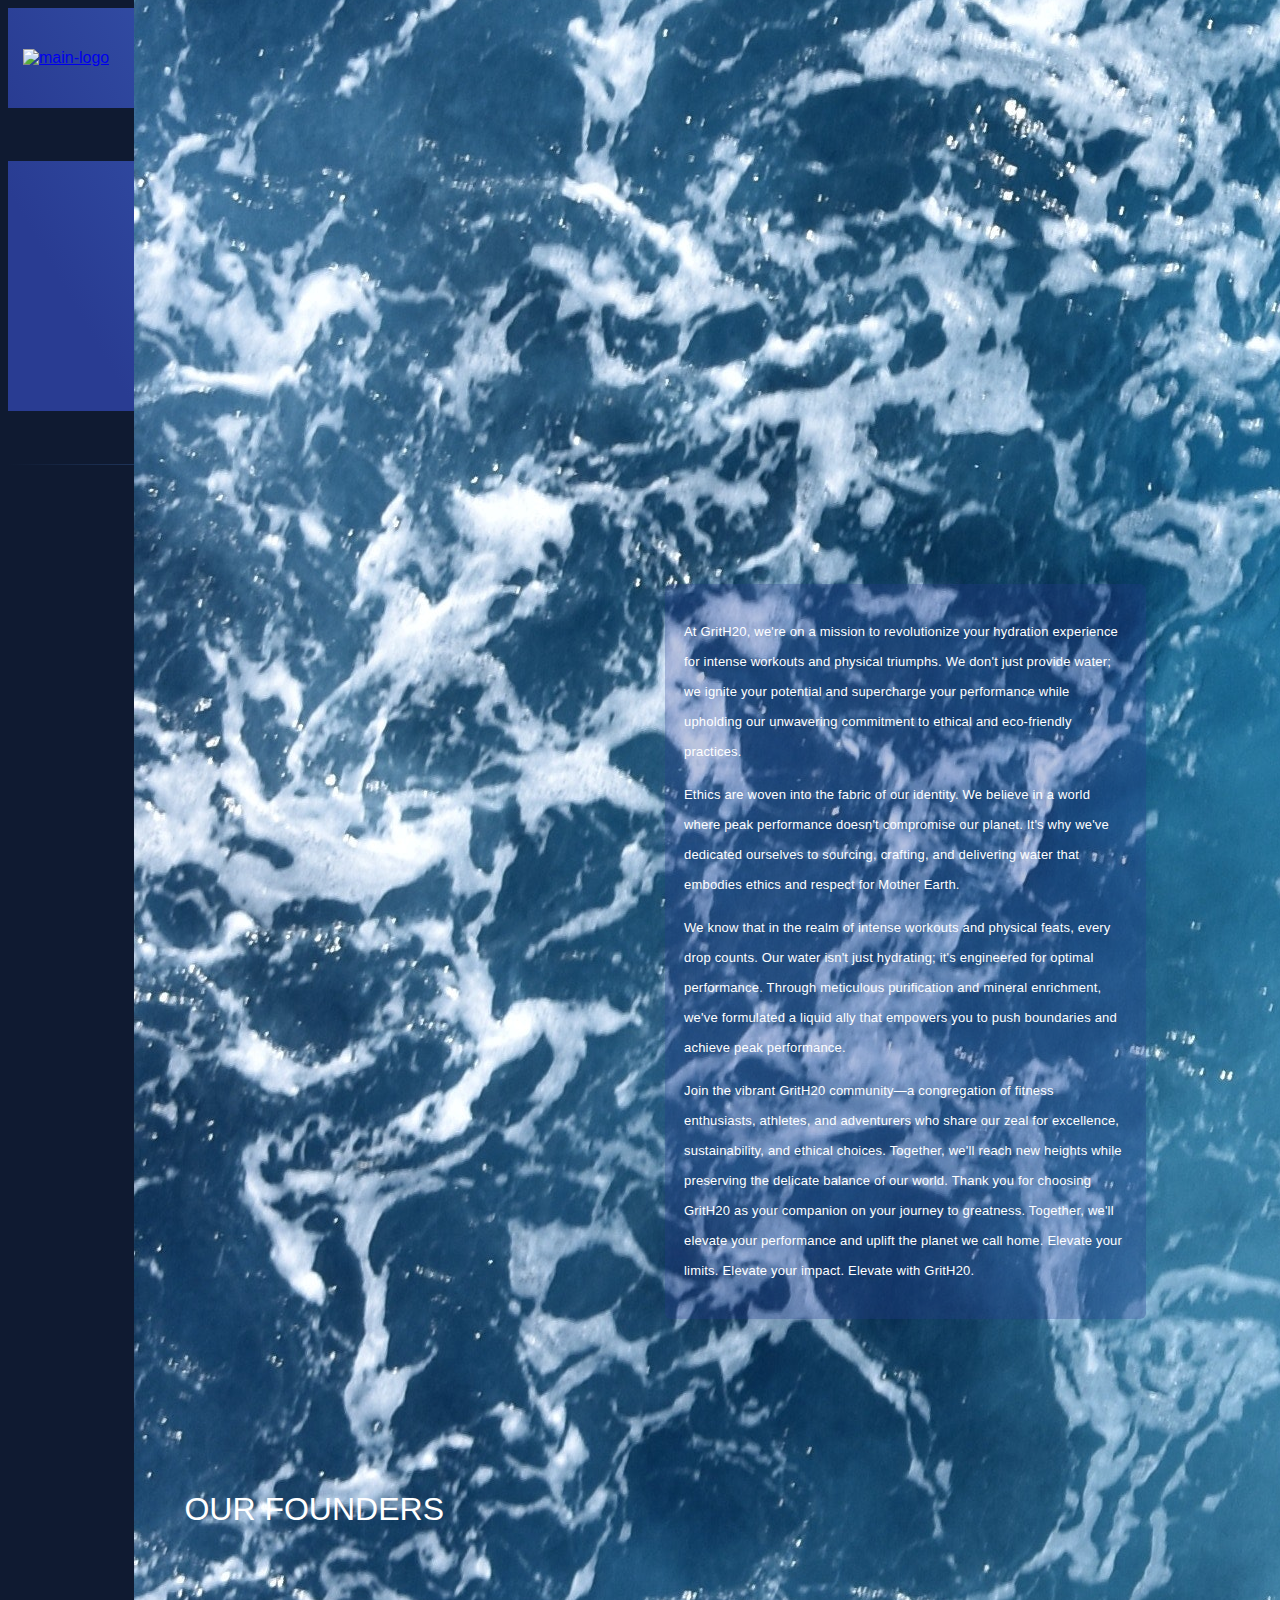
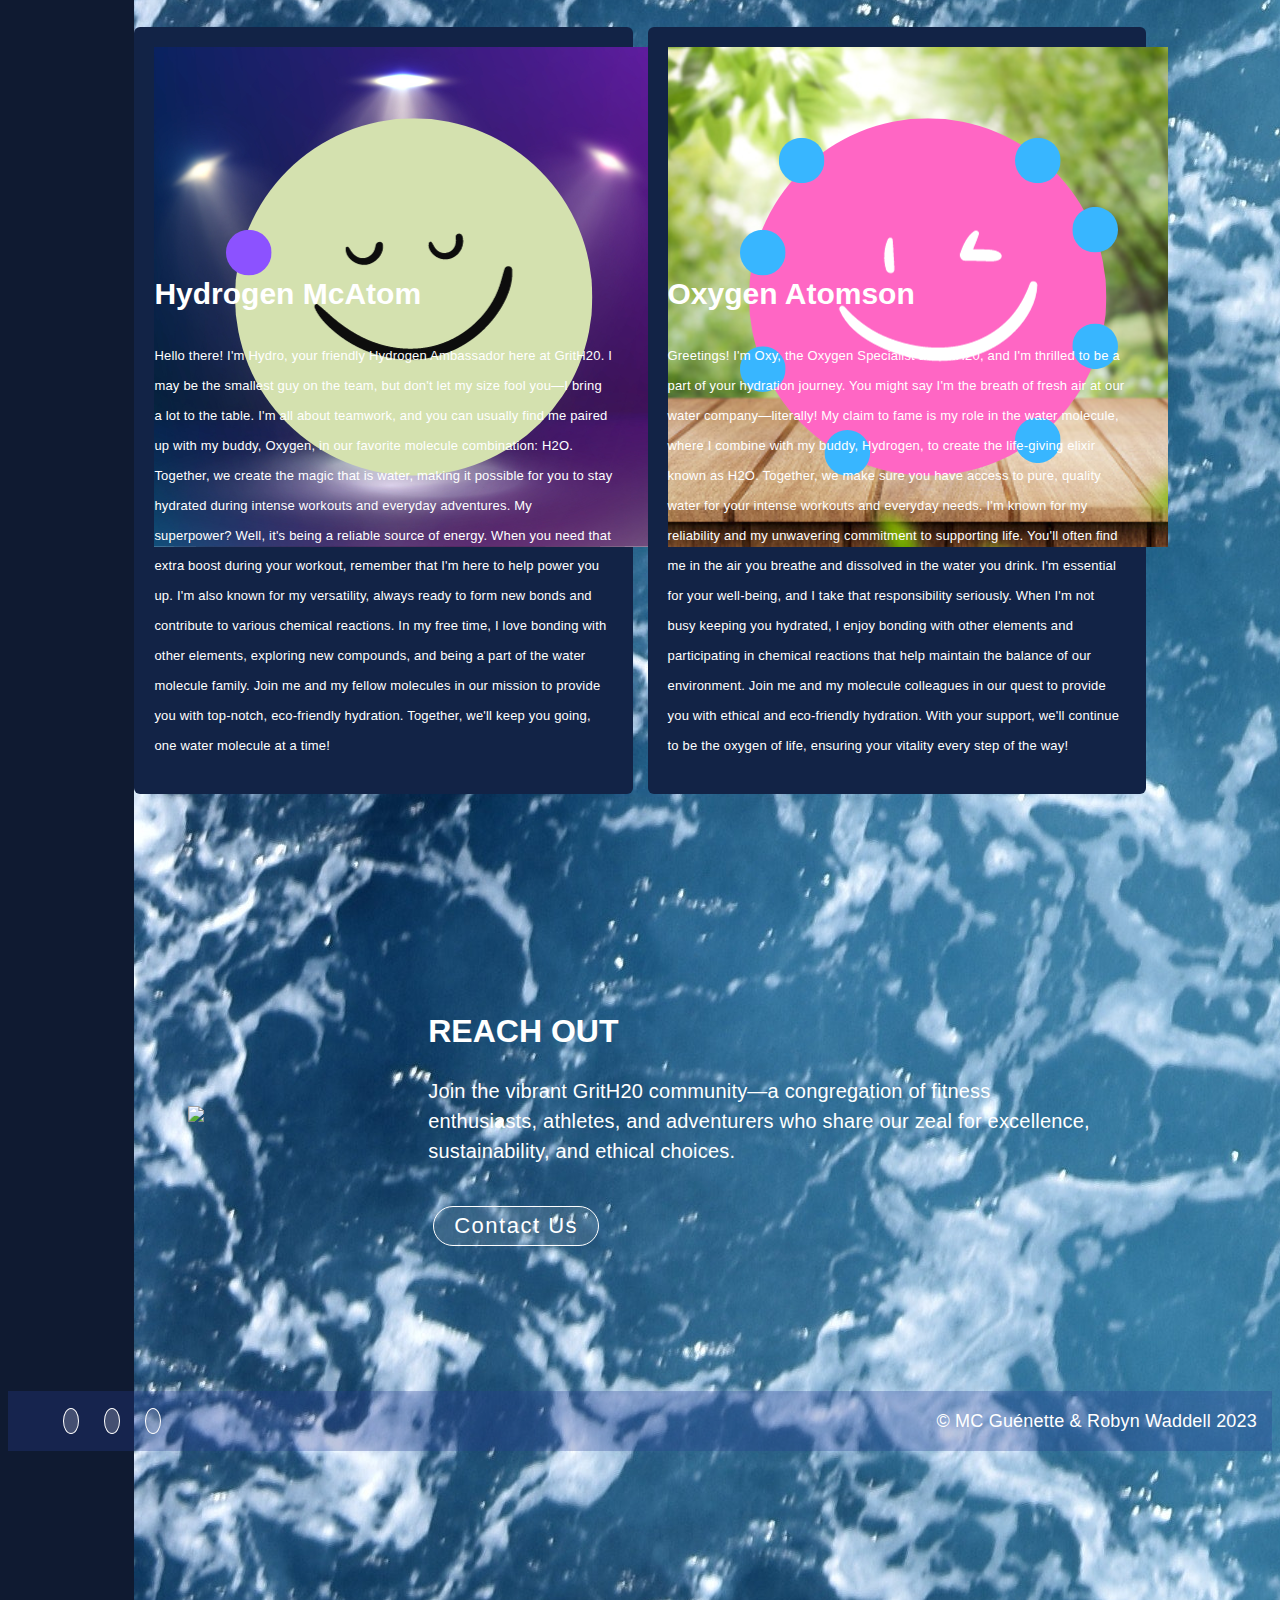
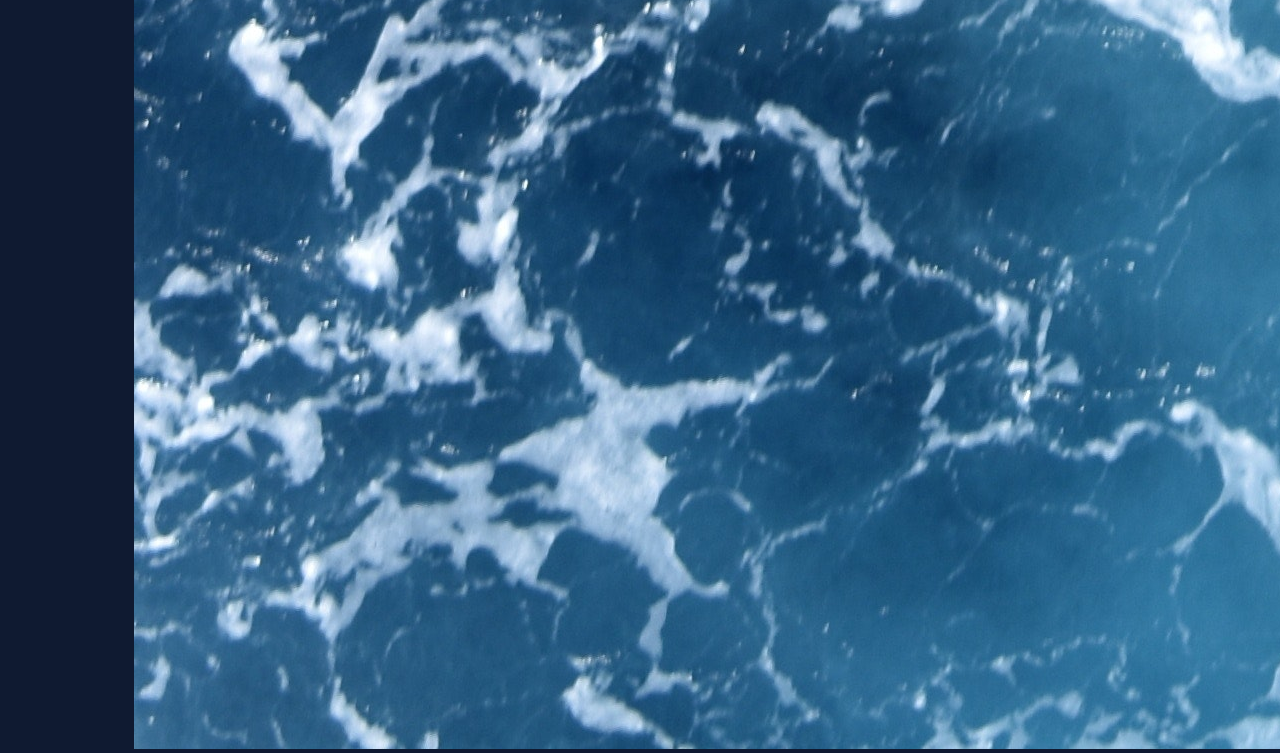
==== commit 81c270db: "finished about us" ====
--- a/about.html
+++ b/about.html
@@ -11,60 +11,55 @@
               type="image/x-icon">
               <link rel="preconnect" href="https://fonts.googleapis.com">
               <link rel="preconnect" href="https://fonts.gstatic.com" crossorigin>
-              <link rel="preconnect" href="https://fonts.googleapis.com">
-              <link rel="preconnect" href="https://fonts.gstatic.com" crossorigin>
-              <link rel="preconnect" href="https://fonts.googleapis.com">
-              <link rel="preconnect" href="https://fonts.gstatic.com" crossorigin>
               <link href="https://fonts.googleapis.com/css2?family=IBM+Plex+Sans:wght@300;400;500;600;700&display=swap" rel="stylesheet">             
               <link href="https://fonts.cdnfonts.com/css/xeroda?styles=163202" rel="stylesheet">
               <link rel="stylesheet" href="./assets/style/index.css">
         <script src="https://kit.fontawesome.com/20608a4ccb.js" crossorigin="anonymous"></script>
-        <title>GritH20</title>
+        <title>About us | GRITH20</title>
     </head>
     <body>
-        <header>
-                <div class="container flex header">
-                    <div>
-                       <img src="./assets/img/logo-main.png" alt="main-logo" class="main-logo">
-                    </div>
-                    <nav class="nav-items">
-                        <ul>
-                            <li class="nav-item"><a href="./about.html">About us</a></li>
-                            <li class="nav-item"><a href="./contact.html" class="contact-us">Contact</a></li>
-                            <li class="mobile-menu"><i class="fa-solid fa-bars"></i></li>
-                        </ul>
-                    </nav>
+        <header class="not-index">
+            <div class="container flex header">
+                <div>
+                    <a href="./index.html">
+                        <img src="./assets/img/logo-main.png" alt="main-logo" class="main-logo">
+                     </a>                    
+                </div>
+                <nav class="nav-items">
+                    <ul>
+                        <li class="nav-item"><a href="./about.html">About Us</a></li>
+                        <li class="nav-item"><a href="./contact.html" class="contact-us">Contact</a></li>
+                        <li class="mobile-menu"><i class="fa-solid fa-bars"></i></li>
+                    </ul>
+                    <span class="nav-item"><input type="search"class="search" placeholder="Search"></span>
+                </nav>
                 </div>
         </header>
         <main>
-            <div class="section1">
-                <div class="image"> <img src="./assets/img/water.jpg"> </div>
+            <div class="page-title">
+                <h2>About Us</h2>
+                <!-- <h2>About Us</h2> -->
+                <hr>
+            </div>
+            <div class="section-one three-quarters flex">
+                <div class="image tall-image">
+                     <img src="./assets/img/water.jpg"> 
+                </div>
                 <div class="description">
-                    <h2>About Us</h2>
+
                     <p>At GritH20, we're on a mission to revolutionize your hydration experience for intense workouts and physical triumphs. We don't just provide water; 
                         we ignite your potential and supercharge your performance while upholding our unwavering commitment to ethical and eco-friendly practices.
                     </p>
-                    <h3>Our Ethical Promise</h3>
+
                     <p>
                         Ethics are woven into the fabric of our identity. We believe in a world where peak performance doesn't compromise our planet. It's why we've 
                         dedicated ourselves to sourcing, crafting, and delivering water that embodies ethics and respect for Mother Earth.
                     </p>
-                    <h3>Eco-Conscious Craftsmanship</h3>
-                    <p>
-                        We're aware of the environmental toll conventional production methods can take. Our dedication to sustainability is unmatched. From pristine 
-                        spring sources to packaging that's 100% recyclable, we're rewriting the playbook on eco-friendly hydration. Our aim is to preserve the Earth's 
-                        treasures while ensuring you reach your full potential.
-                    </p>
-                    <h3> Performance Amplification</h3>
+
                     <p>
                         We know that in the realm of intense workouts and physical feats, every drop counts. Our water isn't just hydrating; it's engineered for optimal 
                         performance. Through meticulous purification and mineral enrichment, we've formulated a liquid ally that empowers you to push boundaries and 
                         achieve peak performance.
-                    </p>
-                    <h3>Pinnacle of Quality</h3>
-                    <p>
-                        Quality is our obsession. Our water undergoes exhaustive testing to meet rigorous standards of purity, taste, and efficacy. We're committed to 
-                        serving nothing less than perfection because you deserve nothing less.
                     </p>
                     <p>
                         Join the vibrant GritH20 community—a congregation of fitness enthusiasts, athletes, and adventurers who share our zeal for excellence, 
@@ -74,11 +69,9 @@
                     </p>
                 </div>
             </div>
-            <div class="section2">
-                <h2>Our Founders</h2>
-                <div class="banner-image">
-                    <img>
-                </div>
+            <section class="founders three-quarters">
+            <h2>Our Founders</h2>
+            <div class="flex">
                 <div class="hydrogen">
                     <div class="H-pic">
                         <img src="./assets/img/hydrogen.png">
@@ -127,16 +120,17 @@
                         </p>
                     </div>
                 </div>
+            </section>
             </div>
-            <section>
+            <section class="continue-link flex">
                 <div class="circle-image"><img src="./assets/img/waves.jpg"></div>
-                <div>
+                <div class="about-link">
                   <h2>Reach Out</h2>
                   <p>
                     Join the vibrant GritH20 community—a congregation of fitness enthusiasts, athletes, and 
                     adventurers who share our zeal for excellence, sustainability, and ethical choices.
                   </p>
-                  <button>Contact Us</button>
+                  <input type="button" class="secondary-button" value="Contact Us">
                 </div>
             </section>
         </main>
--- a/assets/style/index.css
+++ b/assets/style/index.css
@@ -42,7 +42,7 @@
 
 body {
     background-color: var(--primary-bg-color);
-    font-family: 'IBM Plex Sans', sans-serif;
+    font-family: 'Poppins', sans-serif;
     color:var(--body-font-color);
 }
 
@@ -53,10 +53,10 @@
 /* --------Header------- */
 
 .header {
-    height: 120px;
-}
-
-header {
+    height: 100px;
+}
+
+header.header-index {
     background-color: transparent;
     overflow: hidden;
 
@@ -76,7 +76,6 @@
 
 h2 {
     font-size: 32px;
-    margin-bottom: 20px;
 }
 
 h1, h2 {
@@ -88,18 +87,25 @@
     text-align: center;
 }
 
+.section-one p, h3 {
+    text-align: left;
+}
+
 p {
-    letter-spacing: 1.5px;
+    letter-spacing: 0.2px;
     line-height: 30px;
+    font-size: 20px;
+    font-family: 'Poppins', sans-serif;
+    text-align: left;
 }
 
 .inner-header h2 {
-    font-family: 'IBM Plex Sans', sans-serif;
+    font-family: 'Montserrat', sans-serif;
     font-weight: 300;
 }
 
 .main-logo {
-    width: 50%;
+    width: 150px;
 }
 
 nav ul {
@@ -114,22 +120,29 @@
     padding-left: 25px;
 }
 
-.nav-items a, footer a, .primary-button, .secondary-button {
+.nav-items a, .search, footer a, .primary-button, .secondary-button {
     display: inline-block;
     text-decoration: none;
-    font-size: 18px;
     transition: all 0.20s ease-in-out;
     letter-spacing: 1.5px;
-    text-transform: uppercase;
-    font-size: 19px;
-}
-
-.nav-items a {
-    color: #fff;
+    line-height: 24px;
+    color: #fff;
+    font-family: 'Xeroda', sans-serif;
+    font-size: 22px;
 }
 
 .nav-items a:hover {
     color:var(--primary-red);
+}
+
+nav.nav-items {
+    display: flex;
+    justify-content: flex-end;
+    align-items: center;
+}
+
+.nav-item {
+    width: 40%;
 }
 
 li.mobile-menu {
@@ -141,16 +154,6 @@
     text-align:center;
     background: linear-gradient(60deg, var(--primary-blue) 9%, var(--secondary-blue) 100%);
     color:white;
-    height: 100%;
-    width: 100%;
-}
-
-.logo {
-    width:50px;
-    fill:white;
-    padding-right:15px;
-    display:inline-block;
-    vertical-align: middle;
 }
   
 .inner-header {
@@ -170,6 +173,10 @@
     justify-content: center;
     align-items: center;
     text-align: center;
+}
+
+.flex.header {
+    justify-content: space-between;
 }
   
 .waves {
@@ -197,7 +204,67 @@
     background-color: white;
 }
 
+.flex .form {
+    width: 50%;
+    text-align: left;
+}
+
+.contact-form {
+    display: flex;
+    justify-content: space-evenly;
+    align-items: center;
+    text-align: center;
+    gap: 10px;
+}
+
+form {
+    width: 450px;
+}
+
+.contact-us-container {
+    padding: 40px;
+    /* background-color: var(--section-bg-color); */
+    border-radius: 5px;
+}
+/* -------Search------- */
+
+input.search {
+    background: rgb(255 255 255 / 20%) url(../img/search-icon.png) no-repeat 12px 12px;
+    background-size: 15px;
+    caret-color: #fff;
+    color: #fff;
+    width: 75%;
+    vertical-align: bottom;
+    border: 1px solid;
+    border-radius: 20px;
+    padding: 7px 35px;
+    margin: 0px 40px 0px 5px;
+    line-height: 24px;
+}
+
+input.search::placeholder {
+    color: #fff;
+}
+
+input[type="search"]::-webkit-search-cancel-button {
+    -webkit-appearance: none;
+    height: 1em;
+    width: 1em;
+    border-radius: 50em;
+    background: url(https://pro.fontawesome.com/releases/v5.10.0/svgs/solid/times-circle.svg) no-repeat 50% 50%;
+    background-size: contain;
+    opacity: 0;
+    pointer-events: none;
+}
+  
+input[type="search"]:focus::-webkit-search-cancel-button {
+    opacity: .3;
+    pointer-events: all;
+}
+
+
 /* -------Waves animation------ */
+
 .parallax > use {
     animation: move-forever 25s cubic-bezier(.55,.5,.45,.5) infinite;
 }
@@ -241,7 +308,7 @@
     gap: 25px;
     justify-content: center;
     align-items: center;
-    background-color: var(--section-bg-color);
+    /* background-color: var(--section-bg-color); */
     padding: 30px;
     border-radius: 10px;
 }
@@ -271,12 +338,33 @@
     display: flex;
     flex-wrap: wrap;
     gap: 20px;
+    background-color: var(--primary-bg-color);
+}
+
+.section-one.three-quarters {
+    width: 80%;
+    margin-inline: auto;
+    margin-top: 60px;
+}
+
+.founders.three-quarters {
+    width: 80%;
+    margin-inline: auto;
+    margin-top: 60px;
+}
+
+hr {
+    margin: 0 auto;
+    width: 100%;
+    border: 0;
+    height: 1px;
+    background-image: linear-gradient(to right, rgba(255, 255, 255, 0), var(--secondary-blue) , rgba(255, 255, 255, 0));
 }
 
 .column {
     flex: 0 1 auto;
     width: calc(25% - 15px);
-    border-radius: 5px;
+    border-radius: 10px;
     align-items: center;
     display: flex;
     flex-direction: column;
@@ -314,9 +402,14 @@
     border: 1px solid var(--secondary-bg-color);
 }
 
-input[type=button] {
-    color: #fff;
-    border-radius: 25px;
+label {
+    margin-top: 20px;
+    display: inline-block;
+}
+
+input[type=button], input[type=submit] {
+    color: #fff;
+    border-radius: 20px;
     padding: 7px 20px;
     margin: 20px 5px 0px 5px;
     line-height: 24px;
@@ -324,6 +417,164 @@
 
 input.primary-button:hover {
     background-color: var(--primary-red);
+}
+
+input[type=text] {
+    width: 100%;
+    padding: 7px 5px;
+    margin: 10px 0;
+    box-sizing: border-box;
+    border-bottom: 1px solid #fff;
+    border-radius: 0px;
+    background-color: transparent;
+}
+
+input[type=text]::placeholder, 
+input[type=textarea]::placeholder {
+    color: #ffffffba;
+}
+
+input[type=text], 
+input[type=textarea] {
+    color: #fff;
+}
+
+/* input[type=text]:focus {
+    border: 1px solid #fb4501;
+} */
+
+input[type=textarea] {
+    width: 100%;
+    padding: 7px 5px;
+    border-bottom: 1px solid #fff;
+    border-radius: 0px;
+    background-color: transparent;
+}
+
+/* input[type=textarea]:focus {
+    border: 1px solid #fb4501;
+} */
+
+/* ------About us-------- */
+
+
+.tall-image {
+    width: 50%;
+    border-radius: 6px;
+}
+
+.description {
+    width: 50%;
+    background-color: var(--section-bg-color);
+    padding: 20px 19px;
+    border-radius: 6px;
+}
+
+.description p {
+    font-size: 13px;
+}
+
+.description h3 {
+    font-size: 16px;
+    font-weight: 400;
+
+}
+
+.founders {
+    margin-bottom: 150px;
+}
+
+.founders .flex {
+    gap: 15px;
+}
+
+.founders h2{
+    font-weight: 500;
+    margin-left: 50px;
+    margin-bottom: 25px;
+}
+
+.hydrogen {
+    width: 50%;
+    background-color: #122346;
+    border-radius: 6px;
+    margin-top: 15px;
+    padding: 20px;
+}
+
+.oxygen {
+    width: 50%;
+    background-color: #122346;
+    border-radius: 6px;
+    margin-top: 15px;
+    padding: 20px;
+}
+
+.H-pic {
+    height: 200px;
+    width: 200px;
+    border-radius: 10px;
+    align-self: center;
+}
+
+.O-pic {
+    height: 200px;
+    width: 200px;
+    border-radius: 10px;
+    align-self: center;
+}
+
+.H-description p {
+    font-size: 13px;
+    margin-top: 13px;
+}
+
+/* .H-description h3 {
+    font-size: 16px;
+    font-weight: 400;
+    margin-top: 20px;
+} */
+
+.O-description p {
+    font-size: 13px;
+    margin-top: 13px;
+}
+
+/* .O-description h3 {
+    font-size: 16px;
+    font-weight: 400;
+    margin-top: 20px;
+} */
+
+.founders h3 {
+    font-size: 30px;
+    font-weight: 600;
+    font-family: 'Xeroda', sans-serif;
+}
+
+
+
+/* ------Contact us------ */
+
+.circle-image {
+    width: 200px;
+}
+section.flex.continue-link {
+    margin-top: 0px;
+}
+.about-link {
+    width: 70%;
+}
+
+.continue-link {
+    background-color: #122346;
+    width: 75%;
+    border-radius: 10px;
+    margin-inline: auto;
+    height: 350px;
+    align-items: center;
+    text-align: left;
+    gap: 40px;
 }
 
 /* -------Footer------ */
@@ -355,6 +606,7 @@
 .copyright p {
     text-align: right;
     color: #fff;
+    font-size: 18px;
 }
 
 .social-icons a {
@@ -380,6 +632,77 @@
     border-radius: 50%;
     padding: 7px;
 }
+
+/* --------Hover header animation---------- */
+
+main .page-title {
+    height: 250px;
+    background: linear-gradient(60deg, var(--primary-blue) 9%, var(--secondary-blue) 100%);
+    width: 100%;
+    text-align: center;
+    line-height: 250px;
+}
+
+header.not-index {
+    background: linear-gradient(60deg, var(--primary-blue) 0%, var(--secondary-blue) 96%);
+}
+
+.page-title h2 {
+    color: #fff;
+	font-size: 4em;
+}
+
+/* .page-title h2 {
+	color: #fff;
+	font-size: 4em;
+	position: absolute;
+	transform: translate(-50%, -50%);
+    left: 50%;
+    top: 50%;
+    font-family: 'Poppins', sans-serif;
+}
+
+.page-title h2:nth-child(1) {
+    -webkit-text-stroke: 2px;
+    color: #fff;
+}
+
+.page-title h2:nth-child(2) {
+    color: var(--secondary-blue);
+    animation: animate 4s ease-in-out infinite;
+}
+
+@keyframes animate {
+	0%,
+	100% {
+		clip-path: polygon(
+			0% 45%,
+			16% 44%,
+			33% 50%,
+			54% 60%,
+			70% 61%,
+			84% 59%,
+			100% 52%,
+			100% 100%,
+			0% 100%
+		);
+	}
+
+	50% {
+		clip-path: polygon(
+			0% 60%,
+			15% 65%,
+			34% 66%,
+			51% 62%,
+			67% 50%,
+			84% 45%,
+			100% 46%,
+			100% 100%,
+			0% 100%
+		);
+	}
+} */
+
 
 /* -------Mobile------ */
 
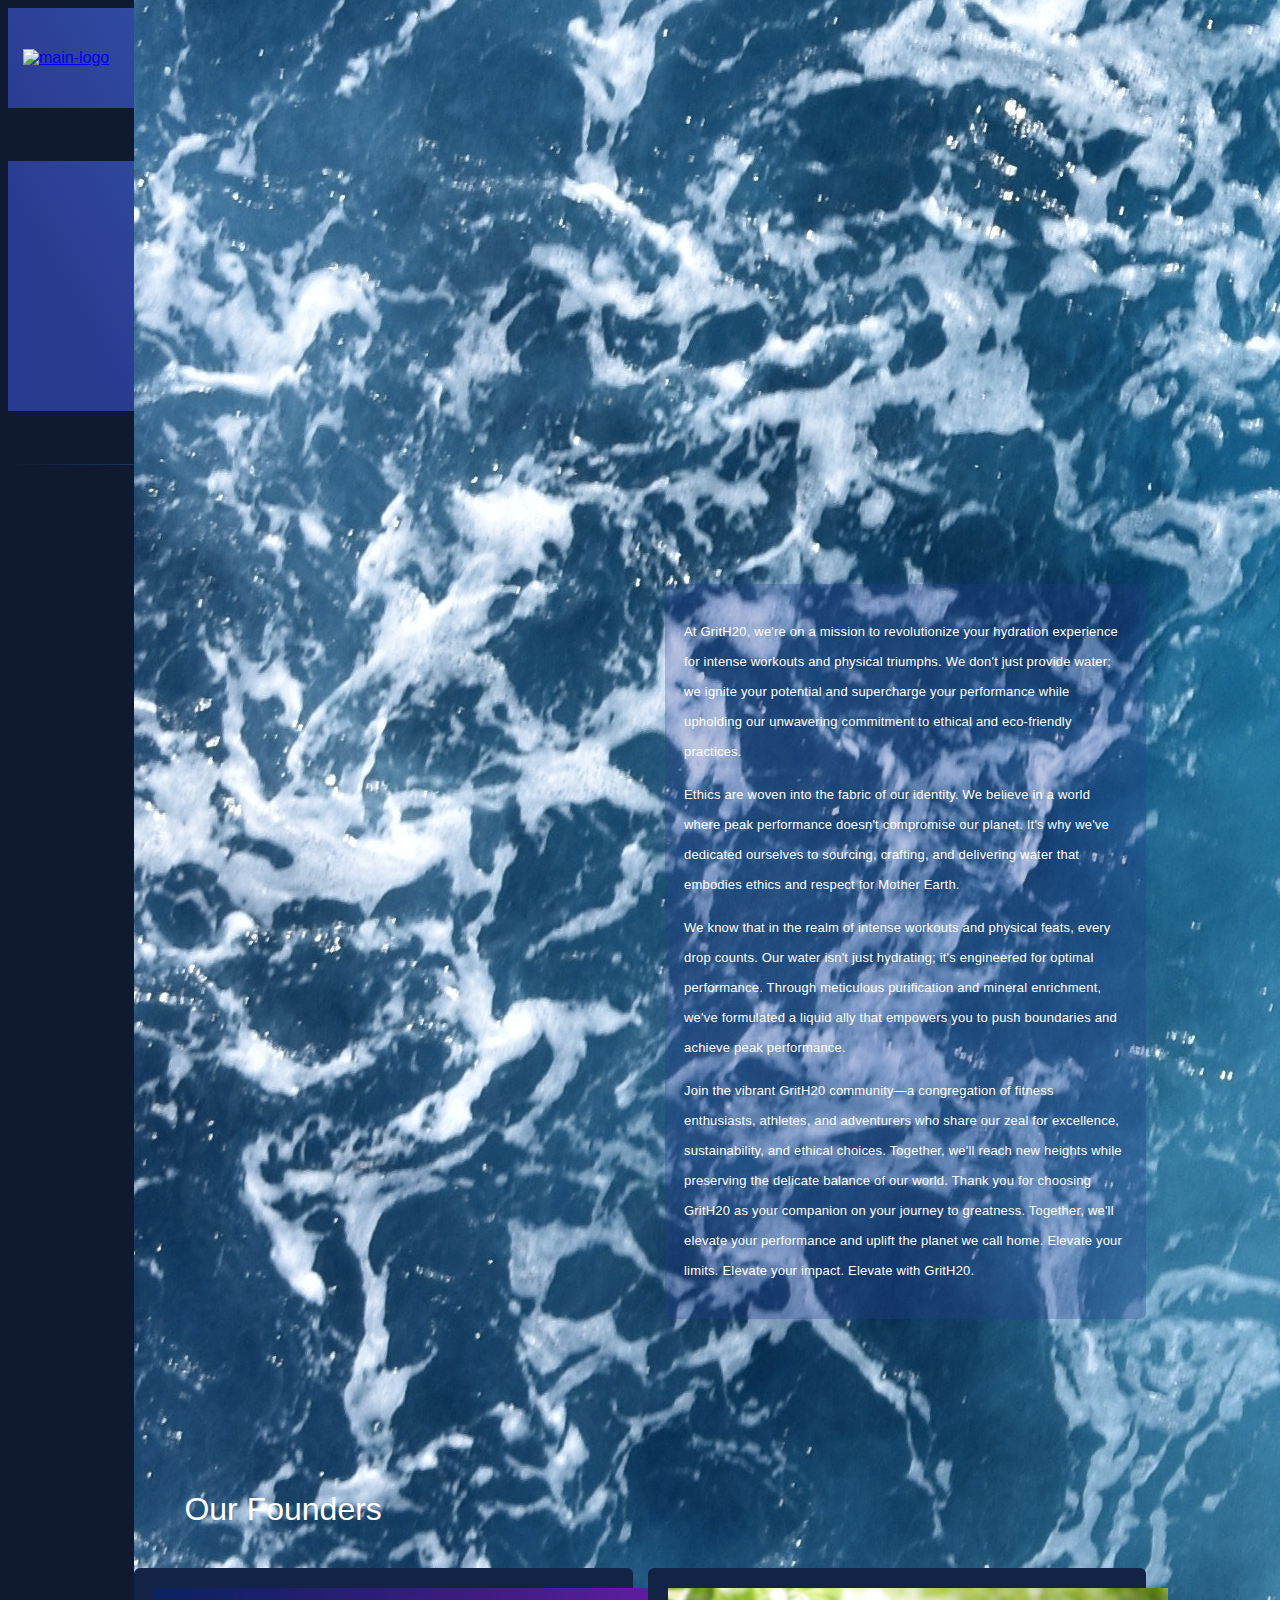
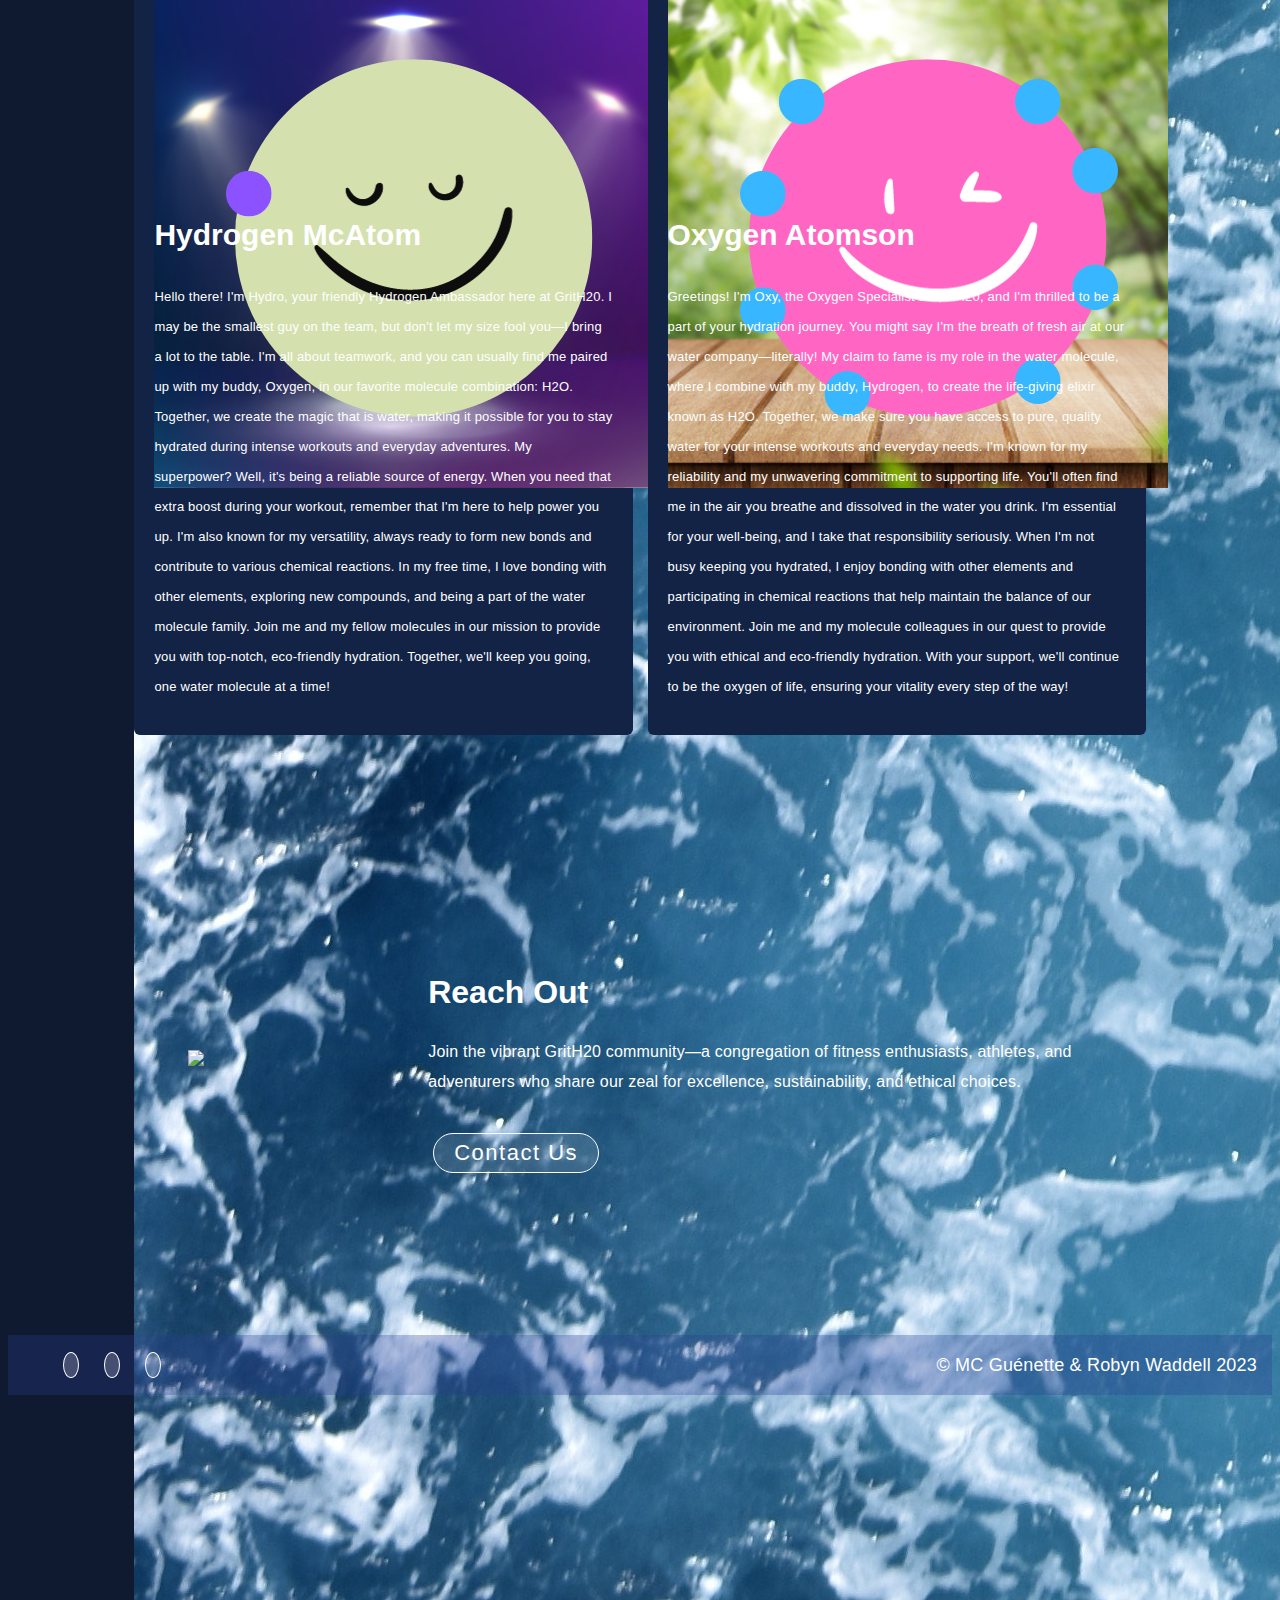
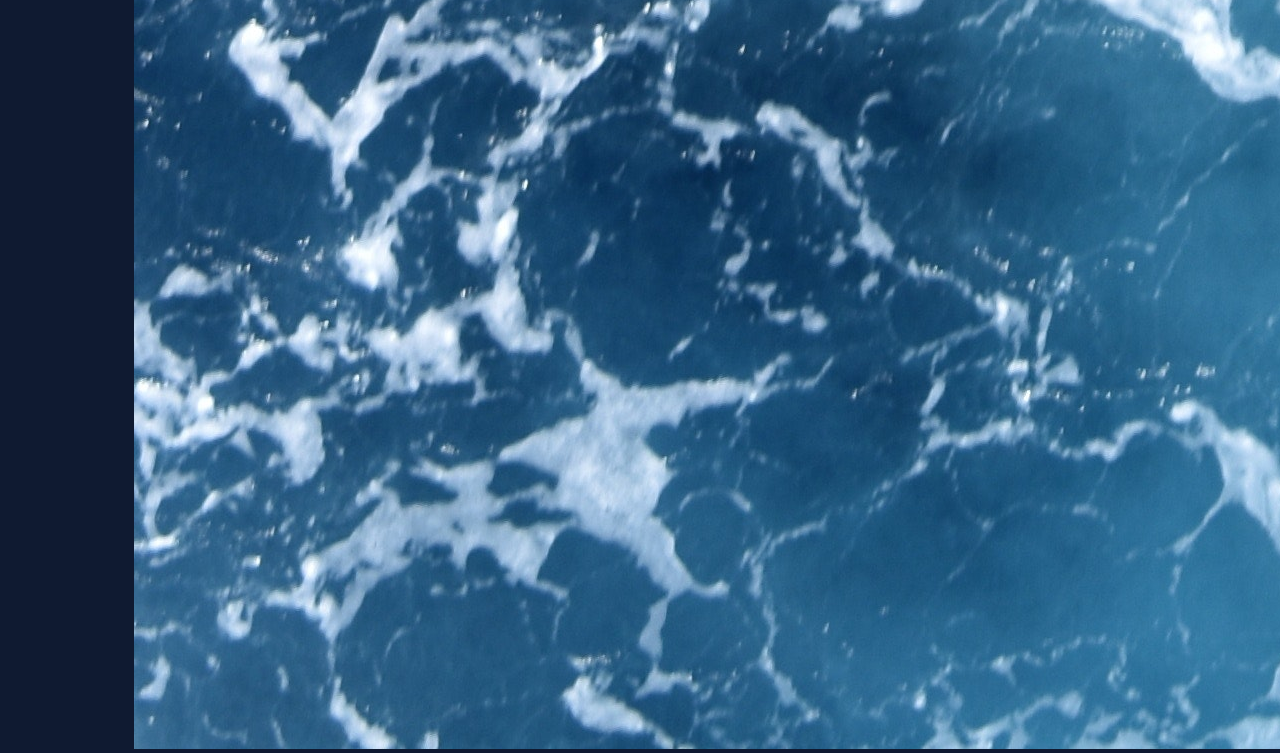
==== commit 77d0b23d: "Edits, see description for info" ====
--- a/about.html
+++ b/about.html
@@ -50,12 +50,10 @@
                     <p>At GritH20, we're on a mission to revolutionize your hydration experience for intense workouts and physical triumphs. We don't just provide water; 
                         we ignite your potential and supercharge your performance while upholding our unwavering commitment to ethical and eco-friendly practices.
                     </p>
-
                     <p>
                         Ethics are woven into the fabric of our identity. We believe in a world where peak performance doesn't compromise our planet. It's why we've 
                         dedicated ourselves to sourcing, crafting, and delivering water that embodies ethics and respect for Mother Earth.
                     </p>
-
                     <p>
                         We know that in the realm of intense workouts and physical feats, every drop counts. Our water isn't just hydrating; it's engineered for optimal 
                         performance. Through meticulous purification and mineral enrichment, we've formulated a liquid ally that empowers you to push boundaries and 
--- a/assets/style/index.css
+++ b/assets/style/index.css
@@ -80,7 +80,12 @@
 
 h1, h2 {
     font-family: 'Xeroda', sans-serif;
-    text-transform: uppercase;
+}
+
+h2 span {
+    color: #fff;
+    font-size: 48px;
+    display: block;
 }
 
 h3 {
@@ -94,7 +99,6 @@
 p {
     letter-spacing: 0.2px;
     line-height: 30px;
-    font-size: 20px;
     font-family: 'Poppins', sans-serif;
     text-align: left;
 }
@@ -204,28 +208,6 @@
     background-color: white;
 }
 
-.flex .form {
-    width: 50%;
-    text-align: left;
-}
-
-.contact-form {
-    display: flex;
-    justify-content: space-evenly;
-    align-items: center;
-    text-align: center;
-    gap: 10px;
-}
-
-form {
-    width: 450px;
-}
-
-.contact-us-container {
-    padding: 40px;
-    /* background-color: var(--section-bg-color); */
-    border-radius: 5px;
-}
 /* -------Search------- */
 
 input.search {
@@ -262,7 +244,6 @@
     pointer-events: all;
 }
 
-
 /* -------Waves animation------ */
 
 .parallax > use {
@@ -315,7 +296,6 @@
 
 section {
     margin-top: 100px;
-    height: 100%;
     width: 100%;
 }
 
@@ -330,8 +310,12 @@
     width: 50%;
 }
 
-.section-one h2, .section-two h2 {
+.section-one h2 {
     color: var(--primary-red);
+}
+
+.section-two h2 {
+    color: #fff;
 }
 
 .section-two {
@@ -339,6 +323,8 @@
     flex-wrap: wrap;
     gap: 20px;
     background-color: var(--primary-bg-color);
+    text-align: center;
+    text-transform: capitalize;
 }
 
 .section-one.three-quarters {
@@ -369,15 +355,17 @@
     display: flex;
     flex-direction: column;
     justify-content: center;
+    background-color: var(--secondary-bg-color);
+    padding: 20px 0px;
 }
 
 .column img {
     margin-top: 25px;
     width: 70%;
     padding: 20px;
-    /* border: 1px solid;
-    background-color: #ffffff1f; */
     border-radius: 10px;
+    border: 1px solid;
+    background-color: #ffffff2b;
 }
 
 .index-img {
@@ -400,6 +388,16 @@
 input.secondary-button:hover {
     background-color: var(--secondary-bg-color);
     border: 1px solid var(--secondary-bg-color);
+}
+
+.secondary-button-buy {
+    border: 1px solid #fff;
+    background-color: #ffffff1f;
+}
+
+input.secondary-button-buy:hover {
+    background-color: var(--secondary-bg-color);
+    border: 1px solid var(--primary-red);
 }
 
 label {
@@ -451,6 +449,11 @@
     background-color: transparent;
 }
 
+.column h3 {
+    font-family: 'Xeroda', sans-serif;
+    font-size: 50px;
+}
+
 /* input[type=textarea]:focus {
     border: 1px solid #fb4501;
 } */
@@ -552,16 +555,12 @@
     font-family: 'Xeroda', sans-serif;
 }
 
-
-
 /* ------Contact us------ */
 
 .circle-image {
     width: 200px;
 }
-section.flex.continue-link {
-    margin-top: 0px;
-}
+
 .about-link {
     width: 70%;
 }
@@ -577,6 +576,44 @@
     gap: 40px;
 }
 
+.flex .form {
+    width: 50%;
+    text-align: left;
+}
+
+.contact-form {
+    display: flex;
+    justify-content: space-evenly;
+    align-items: center;
+    text-align: center;
+    gap: 10px;
+}
+
+form {
+    width: 450px;
+    z-index: 10;
+}
+
+.contact-us-container {
+    padding: 40px;
+    /* background-color: var(--section-bg-color); */
+    border-radius: 5px;
+}
+
+form::before {
+    content: "";
+    position: absolute;
+    left: 15%;
+    top: 50%;
+    width: 600px;
+    height: 600px;
+    background: var(--primary-bg-color) url(../img/water-splash-two.png);
+    opacity: .1;
+    background-position: 50%;
+    background-size: cover;
+    z-index: -1;
+}
+
 /* -------Footer------ */
 
 footer {
@@ -652,58 +689,6 @@
 	font-size: 4em;
 }
 
-/* .page-title h2 {
-	color: #fff;
-	font-size: 4em;
-	position: absolute;
-	transform: translate(-50%, -50%);
-    left: 50%;
-    top: 50%;
-    font-family: 'Poppins', sans-serif;
-}
-
-.page-title h2:nth-child(1) {
-    -webkit-text-stroke: 2px;
-    color: #fff;
-}
-
-.page-title h2:nth-child(2) {
-    color: var(--secondary-blue);
-    animation: animate 4s ease-in-out infinite;
-}
-
-@keyframes animate {
-	0%,
-	100% {
-		clip-path: polygon(
-			0% 45%,
-			16% 44%,
-			33% 50%,
-			54% 60%,
-			70% 61%,
-			84% 59%,
-			100% 52%,
-			100% 100%,
-			0% 100%
-		);
-	}
-
-	50% {
-		clip-path: polygon(
-			0% 60%,
-			15% 65%,
-			34% 66%,
-			51% 62%,
-			67% 50%,
-			84% 45%,
-			100% 46%,
-			100% 100%,
-			0% 100%
-		);
-	}
-} */
-
-
 /* -------Mobile------ */
 
 @media (max-width: 768px) {
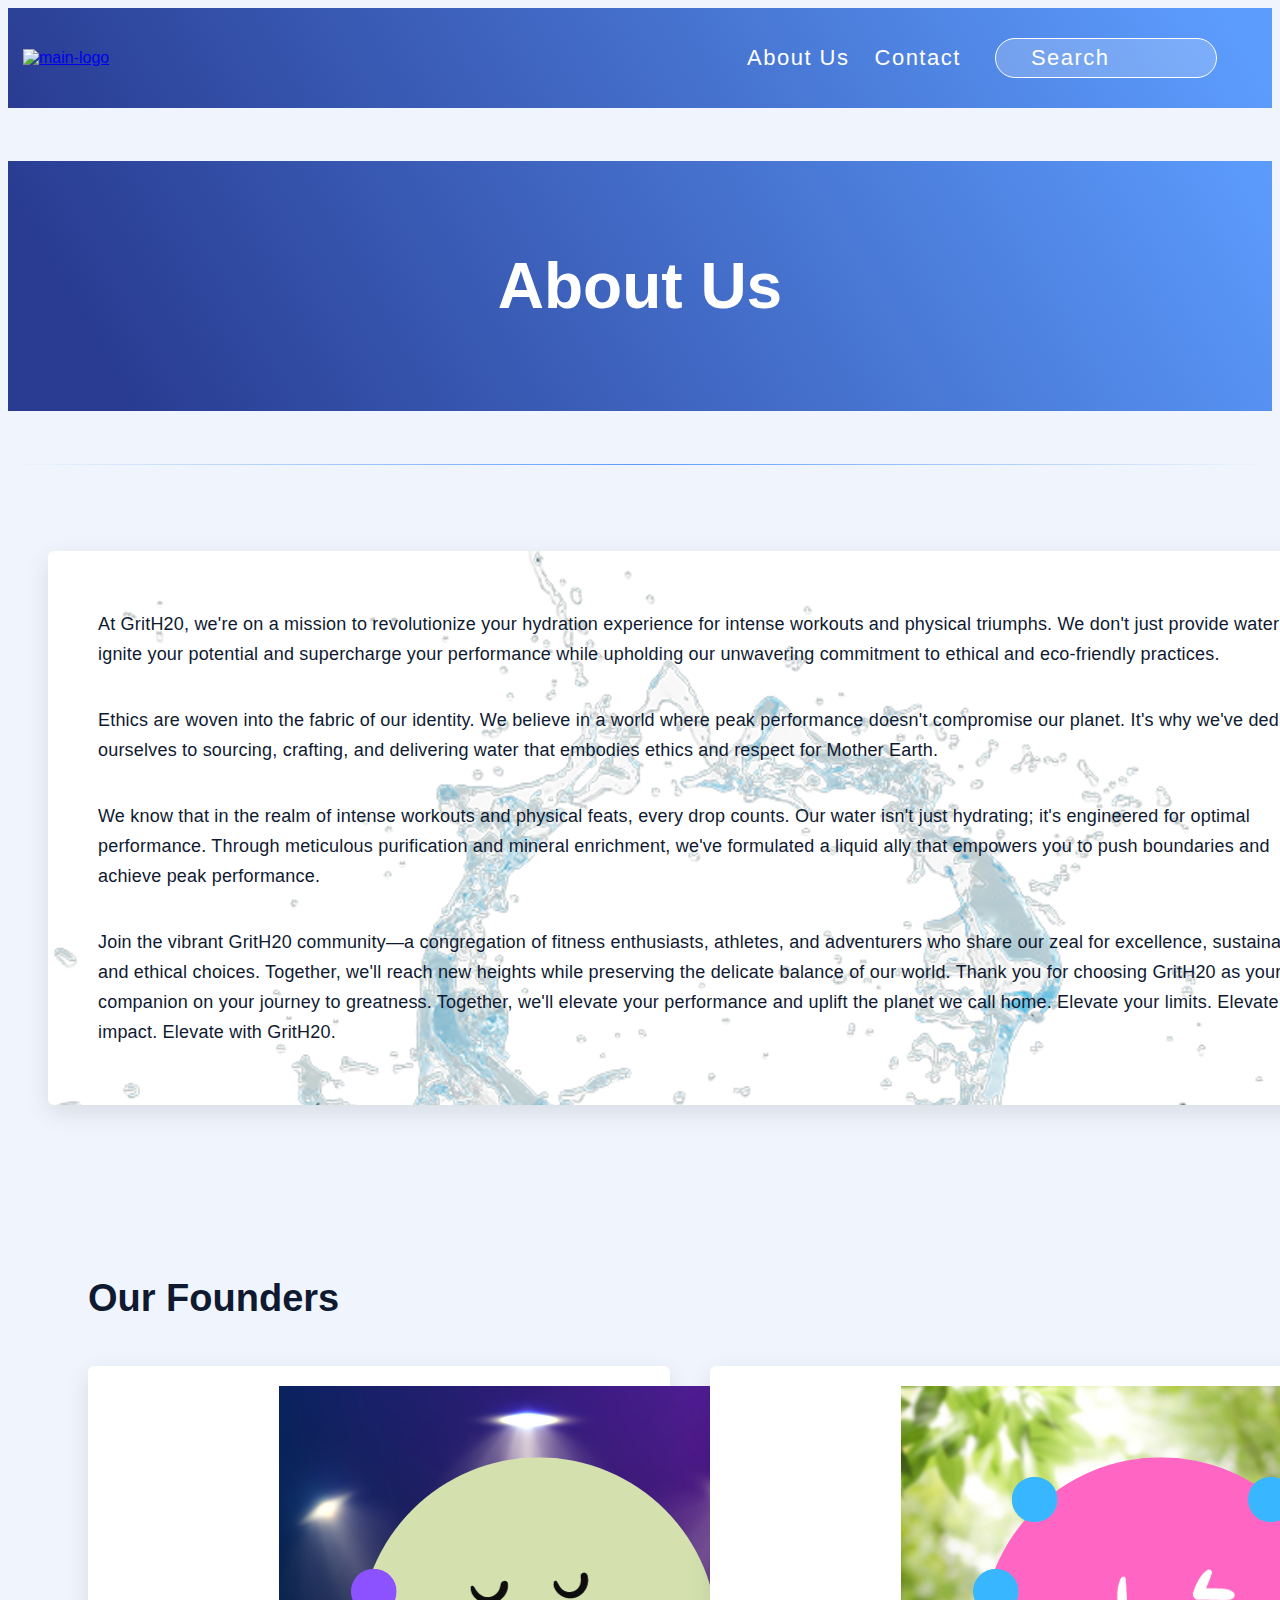
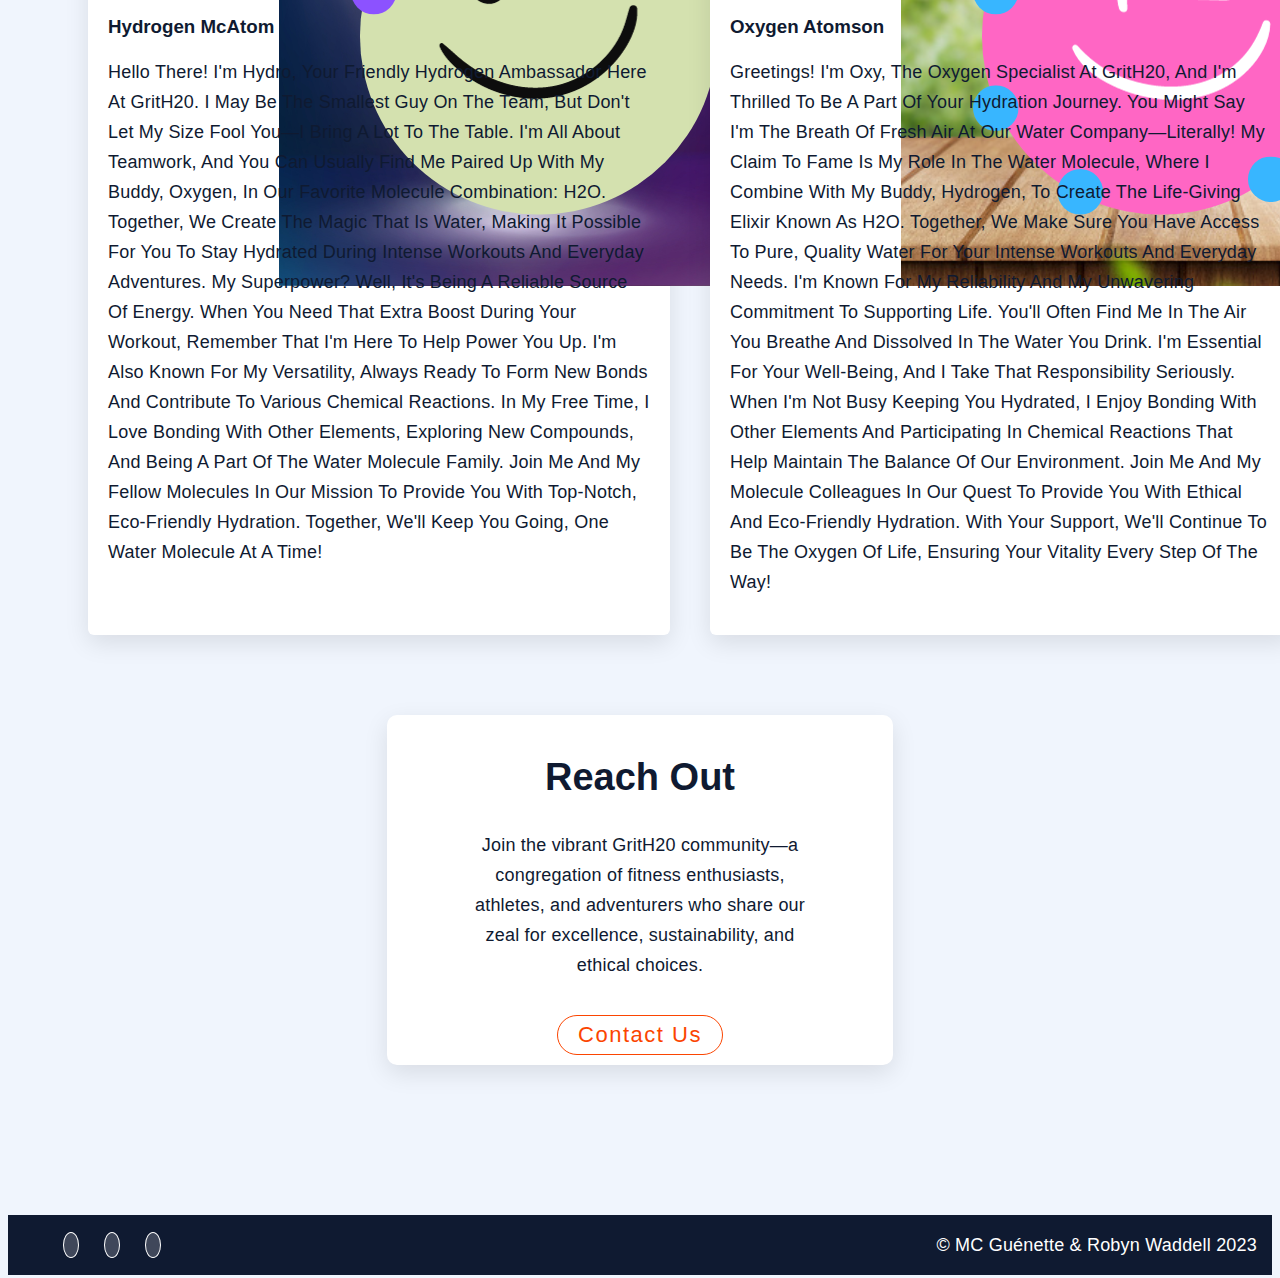
==== commit 8fb5d66b: "light mode and other alignment changes" ====
--- a/about.html
+++ b/about.html
@@ -38,15 +38,11 @@
         <main>
             <div class="page-title">
                 <h2>About Us</h2>
-                <!-- <h2>About Us</h2> -->
                 <hr>
             </div>
-            <div class="section-one three-quarters flex">
-                <div class="image tall-image">
-                     <img src="./assets/img/water.jpg"> 
-                </div>
-                <div class="description">
-
+            <div class="three-quarters container">
+                <section class="section-one about-us">
+                    <div class="description">
                     <p>At GritH20, we're on a mission to revolutionize your hydration experience for intense workouts and physical triumphs. We don't just provide water; 
                         we ignite your potential and supercharge your performance while upholding our unwavering commitment to ethical and eco-friendly practices.
                     </p>
@@ -65,70 +61,70 @@
                         Thank you for choosing GritH20 as your companion on your journey to greatness. Together, we'll elevate your performance and uplift the 
                         planet we call home. Elevate your limits. Elevate your impact. Elevate with GritH20.
                     </p>
+                    </div>
+                </section>
+                <div class="three-quarters container">
+                    <h2>Our Founders</h2>
+                    <section class="section-two about-us">
+                        <div class="hydrogen">
+                            <div class="hydrogen-img">
+                                <img src="./assets/img/hydrogen.png">
+                            </div>
+                            <div class="hydrogen-desc">
+                                <h3>Hydrogen McAtom</h3>
+                                <p>
+                                    Hello there! I'm Hydro, your friendly Hydrogen Ambassador here at GritH20. I 
+                                    may be the smallest guy on the team, but don't let my size fool you—I bring a 
+                                    lot to the table. I'm all about teamwork, and you can usually find me paired 
+                                    up with my buddy, Oxygen, in our favorite molecule combination: H2O. Together, 
+                                    we create the magic that is water, making it possible for you to stay hydrated 
+                                    during intense workouts and everyday adventures. My superpower? Well, it's 
+                                    being a reliable source of energy. When you need that extra boost during your 
+                                    workout, remember that I'm here to help power you up. I'm also known for my 
+                                    versatility, always ready to form new bonds and contribute to various chemical 
+                                    reactions. In my free time, I love bonding with other elements, exploring new 
+                                    compounds, and being a part of the water molecule family. Join me and my fellow 
+                                    molecules in our mission to provide you with top-notch, eco-friendly hydration.
+                                    Together, we'll keep you going, one water molecule at a time!
+                                </p>
+                            </div>
+                        </div>
+                        <div class="oxygen">
+                            <div class="oxygen-img">
+                                <img src="./assets/img/oxygen.png" name="oxygen">
+                            </div>
+                            <div class="oxygen-desc">
+                                <h3>Oxygen Atomson</h3>
+                                <p>
+                                    Greetings! I'm Oxy, the Oxygen Specialist at GritH20, and I'm thrilled to be a 
+                                    part of your hydration journey. You might say I'm the breath of fresh air at our
+                                    water company—literally! My claim to fame is my role in the water molecule, 
+                                    where I combine with my buddy, Hydrogen, to create the life-giving elixir 
+                                    known as H2O. Together, we make sure you have access to pure, quality water for
+                                    your intense workouts and everyday needs. I'm known for my reliability and my 
+                                    unwavering commitment to supporting life. You'll often find me in the air you 
+                                    breathe and dissolved in the water you drink. I'm essential for your well-being,
+                                    and I take that responsibility seriously. When I'm not busy keeping you hydrated,
+                                    I enjoy bonding with other elements and participating in chemical reactions that 
+                                    help maintain the balance of our environment. Join me and my molecule colleagues 
+                                    in our quest to provide you with ethical and eco-friendly hydration. With your 
+                                    support, we'll continue to be the oxygen of life, ensuring your vitality every 
+                                    step of the way!
+        
+                                </p>
+                            </div>
+                        </div>
+                    </section>
                 </div>
             </div>
-            <section class="founders three-quarters">
-            <h2>Our Founders</h2>
-            <div class="flex">
-                <div class="hydrogen">
-                    <div class="H-pic">
-                        <img src="./assets/img/hydrogen.png">
-                    </div>
-                    <div class="H-description">
-                        <h3>Hydrogen McAtom</h3>
-                        <p>
-                            Hello there! I'm Hydro, your friendly Hydrogen Ambassador here at GritH20. I 
-                            may be the smallest guy on the team, but don't let my size fool you—I bring a 
-                            lot to the table. I'm all about teamwork, and you can usually find me paired 
-                            up with my buddy, Oxygen, in our favorite molecule combination: H2O. Together, 
-                            we create the magic that is water, making it possible for you to stay hydrated 
-                            during intense workouts and everyday adventures. My superpower? Well, it's 
-                            being a reliable source of energy. When you need that extra boost during your 
-                            workout, remember that I'm here to help power you up. I'm also known for my 
-                            versatility, always ready to form new bonds and contribute to various chemical 
-                            reactions. In my free time, I love bonding with other elements, exploring new 
-                            compounds, and being a part of the water molecule family. Join me and my fellow 
-                            molecules in our mission to provide you with top-notch, eco-friendly hydration.
-                            Together, we'll keep you going, one water molecule at a time!
-                        </p>
-                    </div>
-                </div>
-                <div class="oxygen">
-                    <div class="O-pic">
-                        <img src="./assets/img/oxygen.png" name="oxygen">
-                    </div>
-                    <div class=" O-description">
-                        <h3>Oxygen Atomson</h3>
-                        <p>
-                            Greetings! I'm Oxy, the Oxygen Specialist at GritH20, and I'm thrilled to be a 
-                            part of your hydration journey. You might say I'm the breath of fresh air at our
-                            water company—literally! My claim to fame is my role in the water molecule, 
-                            where I combine with my buddy, Hydrogen, to create the life-giving elixir 
-                            known as H2O. Together, we make sure you have access to pure, quality water for
-                            your intense workouts and everyday needs. I'm known for my reliability and my 
-                            unwavering commitment to supporting life. You'll often find me in the air you 
-                            breathe and dissolved in the water you drink. I'm essential for your well-being,
-                            and I take that responsibility seriously. When I'm not busy keeping you hydrated,
-                            I enjoy bonding with other elements and participating in chemical reactions that 
-                            help maintain the balance of our environment. Join me and my molecule colleagues 
-                            in our quest to provide you with ethical and eco-friendly hydration. With your 
-                            support, we'll continue to be the oxygen of life, ensuring your vitality every 
-                            step of the way!
-
-                        </p>
-                    </div>
-                </div>
-            </section>
-            </div>
-            <section class="continue-link flex">
-                <div class="circle-image"><img src="./assets/img/waves.jpg"></div>
+            <section class="flex continue-link container reach-out">
                 <div class="about-link">
                   <h2>Reach Out</h2>
                   <p>
                     Join the vibrant GritH20 community—a congregation of fitness enthusiasts, athletes, and 
                     adventurers who share our zeal for excellence, sustainability, and ethical choices.
                   </p>
-                  <input type="button" class="secondary-button" value="Contact Us">
+                  <a href="./contact.html"><input type="button" class="primary-button invert" value="Contact Us"></a>
                 </div>
             </section>
         </main>
@@ -144,7 +140,7 @@
                             <i class="fa-brands fa-tiktok"></i>
                         </a>
                     </li>
-                        <li><a href="https://github.com/mcguenette" target="_blank" title="github" class="git-hub">
+                        <li><a href="https://github.com/mcguenette/sd100_final_project" target="_blank" title="github" class="git-hub">
                             <i class="fa-brands fa-github"></i>
                         </a>
                     </li>
--- a/assets/style/index.css
+++ b/assets/style/index.css
@@ -4,10 +4,11 @@
 /* -------Basic-styles------ */
 
 :root {
-    --primary-bg-color: #0f1a31;
-    --secondary-bg-color: #1d2333;
-    --body-font-color: #fff;
-    --section-bg-color: rgb(41 60 146 / 30%);
+    --primary-bg-color: rgb(240, 245, 253);
+    --secondary-bg-color: #fff;
+    --primary-font-color: #0f1a31;
+    --secondary-font-color: #fff;
+    --secondary-button-color: #1d2333;
     --card-bg-color: #ccc;
     --primary-blue: #293c92;
     --secondary-blue: #5c9cfd;
@@ -43,7 +44,7 @@
 body {
     background-color: var(--primary-bg-color);
     font-family: 'Poppins', sans-serif;
-    color:var(--body-font-color);
+    color:var(--primary-font-color);
 }
 
 html, body {
@@ -69,13 +70,13 @@
 
 h1 {
     font-size: 65px;
-    color: var(--body-font-color);
+    color: var(--secondary-font-color);
     letter-spacing: 10px;
     line-height: 80px;
 }
 
 h2 {
-    font-size: 32px;
+    font-size: 38px;
 }
 
 h1, h2 {
@@ -84,8 +85,14 @@
 
 h2 span {
     color: #fff;
-    font-size: 48px;
+    font-size: 40px;
     display: block;
+    border: 1px solid;
+    background-color: #ffffff2b;
+    width: 70px;
+    margin-inline: auto;
+    border-radius: 50%;
+    padding: 2px;
 }
 
 h3 {
@@ -101,6 +108,7 @@
     line-height: 30px;
     font-family: 'Poppins', sans-serif;
     text-align: left;
+    font-size: 18px;
 }
 
 .inner-header h2 {
@@ -289,42 +297,53 @@
     gap: 25px;
     justify-content: center;
     align-items: center;
-    /* background-color: var(--section-bg-color); */
     padding: 30px;
     border-radius: 10px;
 }
 
 section {
-    margin-top: 100px;
     width: 100%;
 }
 
 .section-img {
     display: flex;
     justify-content: center;
-    align-items: self-end;
-    margin-top: 50px;
+    align-items: center;
+    gap: 50px;
+}
+
+.section-one.brand-message {
+    width: 50%;
 }
 
 .section-one {
-    width: 50%;
+    padding: 40px 50px;
+    border-radius: 6px;
+    background-color: var(--secondary-font-color);
+    box-shadow: rgba(0, 0, 0, 0.1) 0px 8px 24px 0px;
 }
 
 .section-one h2 {
     color: var(--primary-red);
 }
 
+.section-img, .section-two {
+    margin-top: 120px;
+}
+
 .section-two h2 {
     color: #fff;
 }
 
 .section-two {
     display: flex;
-    flex-wrap: wrap;
     gap: 20px;
     background-color: var(--primary-bg-color);
     text-align: center;
     text-transform: capitalize;
+    flex-wrap: nowrap;
+    justify-content: center;
+    align-items: stretch;
 }
 
 .section-one.three-quarters {
@@ -334,7 +353,7 @@
 }
 
 .founders.three-quarters {
-    width: 80%;
+    width: 75%;
     margin-inline: auto;
     margin-top: 60px;
 }
@@ -347,16 +366,33 @@
     background-image: linear-gradient(to right, rgba(255, 255, 255, 0), var(--secondary-blue) , rgba(255, 255, 255, 0));
 }
 
+.section-two.row {
+    padding: 20px 0px;
+}
+
 .column {
-    flex: 0 1 auto;
+    -webkit-box-align: center;
+    align-items: center;
+    background: rgb(255, 255, 255);
+    border-radius: 16px;
+    box-shadow: rgba(0, 0, 0, 0.1) 0px 8px 24px 0px;
+    display: flex;
+    flex-direction: column;
+    min-height: 300px;
+    overflow: hidden;
+    padding-bottom: 20px;
+    position: relative;
     width: calc(25% - 15px);
-    border-radius: 10px;
-    align-items: center;
-    display: flex;
-    flex-direction: column;
-    justify-content: center;
-    background-color: var(--secondary-bg-color);
-    padding: 20px 0px;
+}
+
+.column-title {
+    color: rgb(56, 56, 56);
+    padding: 12px 0px;
+    text-align: center;
+    width: 100%;
+    font-weight: 900;
+    font-size: 18px;
+    background: linear-gradient(60deg, rgb(62 92 230) 9%, rgb(110 167 255) 100%);
 }
 
 .column img {
@@ -364,20 +400,26 @@
     width: 70%;
     padding: 20px;
     border-radius: 10px;
-    border: 1px solid;
-    background-color: #ffffff2b;
+    background-color: #5c9cfd1a;
 }
 
 .index-img {
-    width: 200px;
-    height: 200px;
+    width: 400px;
+    height: 300px;
+    border-radius: 10px;
 }
 
 /* -------Buttons------ */
 
 .primary-button {
     border: 1px solid var(--primary-red);
-    background-color:#fb45019e;
+    background-color: var(--primary-red);
+}
+
+input.primary-button:hover, input.primary-button.invert:hover {
+    background-color: var(--secondary-blue);
+    border-color: var(--secondary-blue);
+    color: var(--secondary-bg-color);
 }
 
 .secondary-button {
@@ -386,8 +428,8 @@
 }
 
 input.secondary-button:hover {
-    background-color: var(--secondary-bg-color);
-    border: 1px solid var(--secondary-bg-color);
+    background-color: var(--secondary-button-color);
+    border: 1px solid var(--secondary-button-color);
 }
 
 .secondary-button-buy {
@@ -398,6 +440,11 @@
 input.secondary-button-buy:hover {
     background-color: var(--secondary-bg-color);
     border: 1px solid var(--primary-red);
+}
+
+input.primary-button.invert {
+    background-color: transparent;
+    color: var(--primary-red);
 }
 
 label {
@@ -413,8 +460,164 @@
     line-height: 24px;
 }
 
-input.primary-button:hover {
-    background-color: var(--primary-red);
+
+.column h3 {
+    font-family: 'Xeroda', sans-serif;
+    font-size: 50px;
+}
+
+/* ------About us-------- */
+
+.tall-image {
+    width: 500px;
+}
+
+.tall-image img {
+    border-radius: 20px;
+}
+
+.section-one .description {
+    display: flex;
+    flex-direction: column;
+}
+
+.three-quarters.flex {
+    gap: 40px;
+    flex-direction: column;
+}
+
+.three-quarters.container {
+    margin-top: 100px;
+    padding: 40px;
+}
+
+.description h3 {
+    font-size: 16px;
+    font-weight: 400;
+
+}
+
+.founders {
+    margin-top: 20px;
+    margin-bottom: 100px;
+}
+
+.founders .flex {
+    gap: 15px;
+}
+
+.founders h2{
+    font-weight: 500;
+    margin-left: 50px;
+    margin-bottom: 15px;
+}
+
+.hydrogen-img, .oxygen-img {
+    height: 200px;
+    width: 200px;
+    border-radius: 10px;
+    margin-inline: auto;
+}
+
+.hydrogen-desc, .oxygen-desc {
+    margin-top: 30px;
+}
+
+.founders h3 {
+    font-size: 30px;
+    font-weight: 600;
+    font-family: 'Xeroda', sans-serif;
+}
+
+.about-link {
+    width: 70%;
+}
+
+.about-link p {
+    margin: 15px 0px;
+    text-align: center;
+}
+
+section.flex.continue-link.container.reach-out {
+    background: var(--secondary-bg-color);
+    width: 40%;
+}
+
+.section-one.about-us {
+    background: var(--secondary-bg-color) url(../img/water-splash-two.png);
+    background-size: cover;
+}
+.about-link h2, .about-link a {
+    text-align: center;
+    margin-inline: auto;
+    display: block;
+}
+
+section.section-two.about-us {
+    margin-top: 0;
+    padding: 0;
+    gap: 40px;
+}
+
+.hydrogen, .oxygen {
+    width: 50%;
+    background-color: var(--secondary-bg-color);
+    box-shadow: rgba(0, 0, 0, 0.1) 0px 8px 24px 0px;
+    border-radius: 6px;
+    margin-top: 15px;
+    padding: 20px;
+}
+
+/* ------Contact us------ */
+
+.circle-image {
+    width: 200px;
+}
+
+.circle-image img {
+    border-radius: 10px;
+}
+
+.continue-link {
+    color: var(--primary-font-color);
+    width: 60%;
+    border-radius: 10px;
+    margin-inline: auto;
+    height: 350px;
+    align-items: center;
+    text-align: left;
+    gap: 40px;
+}
+
+.flex .form {
+    width: 50%;
+    text-align: left;
+}
+
+.contact-form {
+    display: flex;
+    justify-content: space-evenly;
+    align-items: center;
+    text-align: center;
+    gap: 10px;
+}
+
+form {
+    width: 500px;
+    z-index: 10;
+    background-color: var(--secondary-bg-color);
+    box-shadow: rgba(0, 0, 0, 0.1) 0px 8px 24px 0px;
+    padding: 30px;
+    border-radius: 10px;
+}
+
+.map img {
+    border-radius: 20px;
+}
+
+.contact-us-container {
+    border-radius: 5px;
+    margin-bottom: 100px;
 }
 
 input[type=text] {
@@ -422,202 +625,43 @@
     padding: 7px 5px;
     margin: 10px 0;
     box-sizing: border-box;
-    border-bottom: 1px solid #fff;
+    border-bottom: 1px solid var(--primary-font-color);
     border-radius: 0px;
     background-color: transparent;
 }
 
 input[type=text]::placeholder, 
 input[type=textarea]::placeholder {
-    color: #ffffffba;
+    color: var(--primary-font-color);
 }
 
 input[type=text], 
 input[type=textarea] {
-    color: #fff;
-}
-
-/* input[type=text]:focus {
-    border: 1px solid #fb4501;
-} */
+    color: var(--primary-font-color);
+}
 
 input[type=textarea] {
     width: 100%;
     padding: 7px 5px;
-    border-bottom: 1px solid #fff;
+    border-bottom: 1px solid var(--primary-font-color);
     border-radius: 0px;
     background-color: transparent;
 }
 
-.column h3 {
-    font-family: 'Xeroda', sans-serif;
-    font-size: 50px;
-}
-
-/* input[type=textarea]:focus {
-    border: 1px solid #fb4501;
-} */
-
-/* ------About us-------- */
-
-
-.tall-image {
-    width: 50%;
-    border-radius: 6px;
-}
-
-.description {
-    width: 50%;
-    background-color: var(--section-bg-color);
-    padding: 20px 19px;
-    border-radius: 6px;
-}
-
-.description p {
-    font-size: 13px;
-}
-
-.description h3 {
-    font-size: 16px;
-    font-weight: 400;
-
-}
-
-.founders {
+section.contact-us-container.three-quarters.container {
+    margin-top: 100px;
+}
+
+section.flex.continue-link.container {
+    background: var(--secondary-bg-color) url(../img/overlay-water-splash.png);
     margin-bottom: 150px;
-}
-
-.founders .flex {
-    gap: 15px;
-}
-
-.founders h2{
-    font-weight: 500;
-    margin-left: 50px;
-    margin-bottom: 25px;
-}
-
-.hydrogen {
-    width: 50%;
-    background-color: #122346;
-    border-radius: 6px;
-    margin-top: 15px;
-    padding: 20px;
-}
-
-.oxygen {
-    width: 50%;
-    background-color: #122346;
-    border-radius: 6px;
-    margin-top: 15px;
-    padding: 20px;
-}
-
-.H-pic {
-    height: 200px;
-    width: 200px;
-    border-radius: 10px;
-    align-self: center;
-}
-
-.O-pic {
-    height: 200px;
-    width: 200px;
-    border-radius: 10px;
-    align-self: center;
-}
-
-.H-description p {
-    font-size: 13px;
-    margin-top: 13px;
-}
-
-/* .H-description h3 {
-    font-size: 16px;
-    font-weight: 400;
-    margin-top: 20px;
-} */
-
-.O-description p {
-    font-size: 13px;
-    margin-top: 13px;
-}
-
-/* .O-description h3 {
-    font-size: 16px;
-    font-weight: 400;
-    margin-top: 20px;
-} */
-
-.founders h3 {
-    font-size: 30px;
-    font-weight: 600;
-    font-family: 'Xeroda', sans-serif;
-}
-
-/* ------Contact us------ */
-
-.circle-image {
-    width: 200px;
-}
-
-.about-link {
-    width: 70%;
-}
-
-.continue-link {
-    background-color: #122346;
-    width: 75%;
-    border-radius: 10px;
-    margin-inline: auto;
-    height: 350px;
-    align-items: center;
-    text-align: left;
-    gap: 40px;
-}
-
-.flex .form {
-    width: 50%;
-    text-align: left;
-}
-
-.contact-form {
-    display: flex;
-    justify-content: space-evenly;
-    align-items: center;
-    text-align: center;
-    gap: 10px;
-}
-
-form {
-    width: 450px;
-    z-index: 10;
-}
-
-.contact-us-container {
-    padding: 40px;
-    /* background-color: var(--section-bg-color); */
-    border-radius: 5px;
-}
-
-form::before {
-    content: "";
-    position: absolute;
-    left: 15%;
-    top: 50%;
-    width: 600px;
-    height: 600px;
-    background: var(--primary-bg-color) url(../img/water-splash-two.png);
-    opacity: .1;
-    background-position: 50%;
-    background-size: cover;
-    z-index: -1;
+    box-shadow: rgba(0, 0, 0, 0.1) 0px 8px 24px 0px;
 }
 
 /* -------Footer------ */
 
 footer {
-    background-color: var(--section-bg-color);
+    background-color: var(--primary-font-color);
     position: relative;
     display: flex;
     height: 60px;
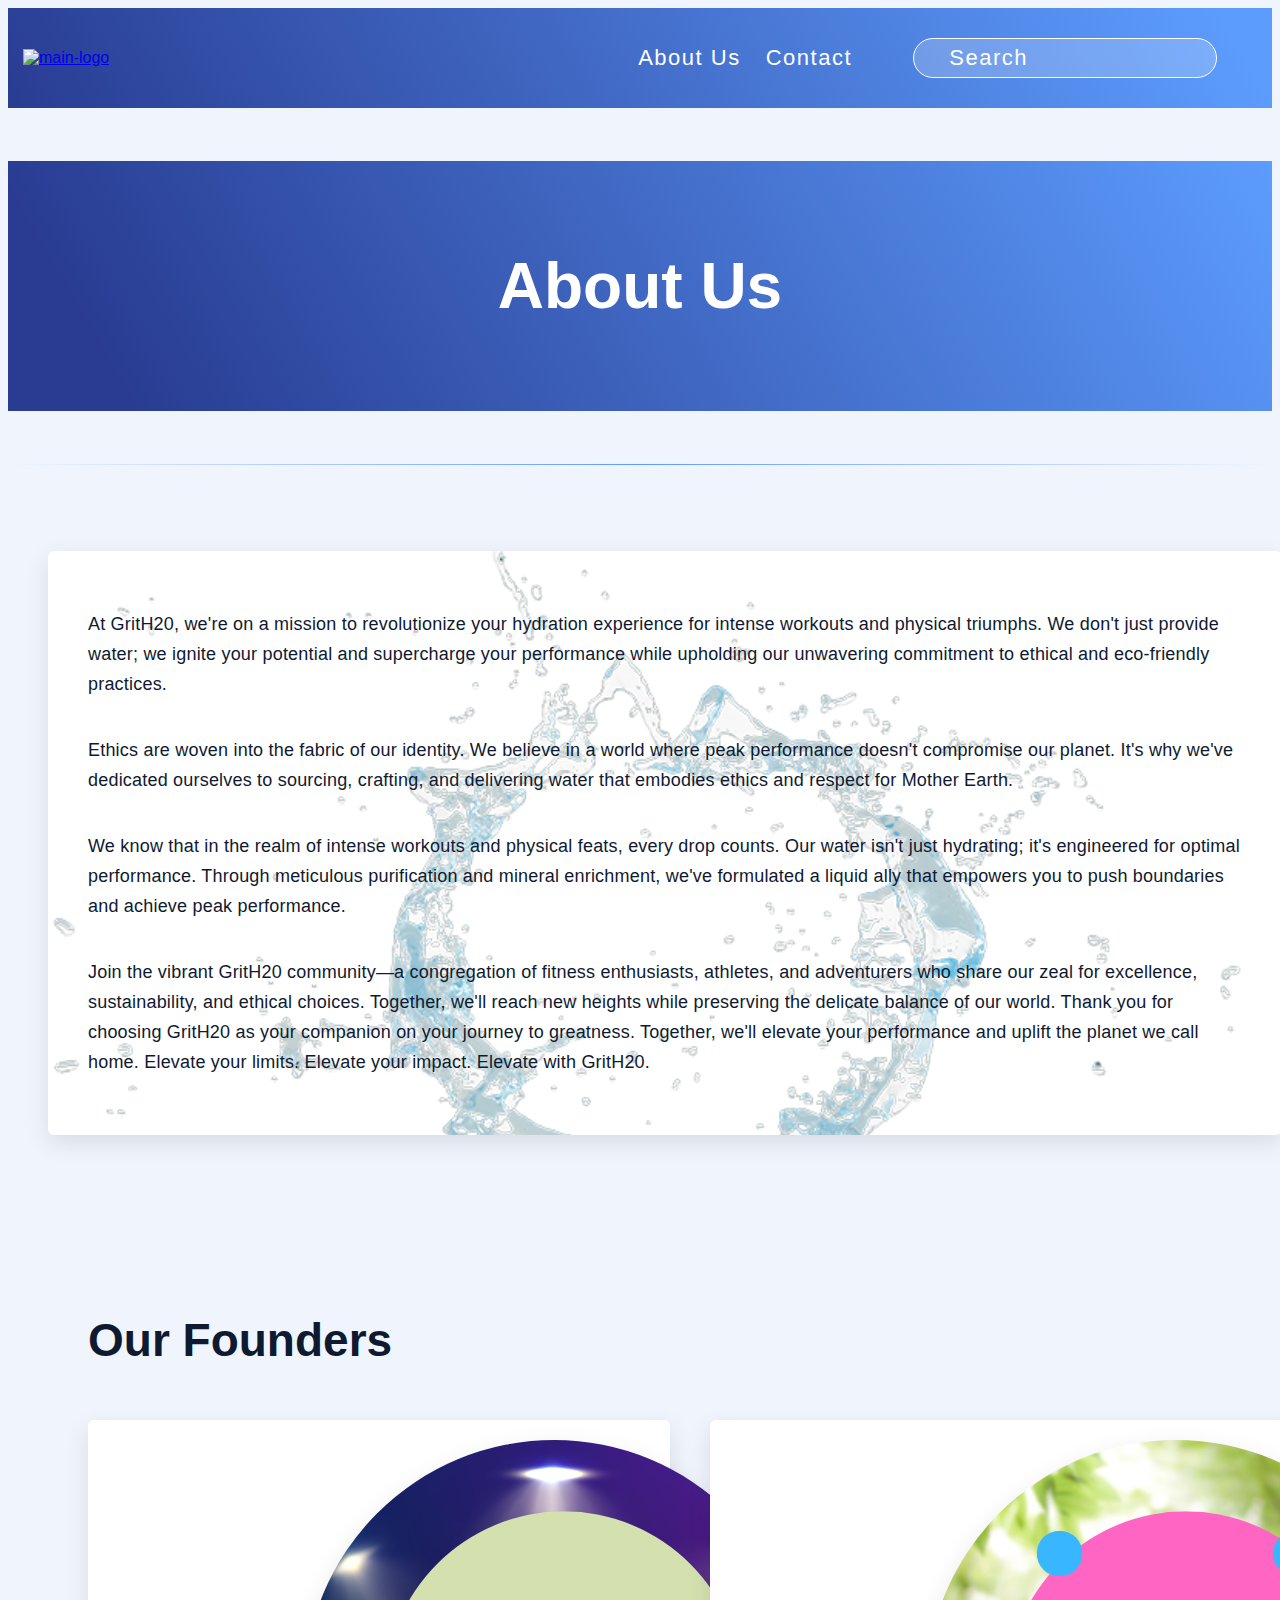
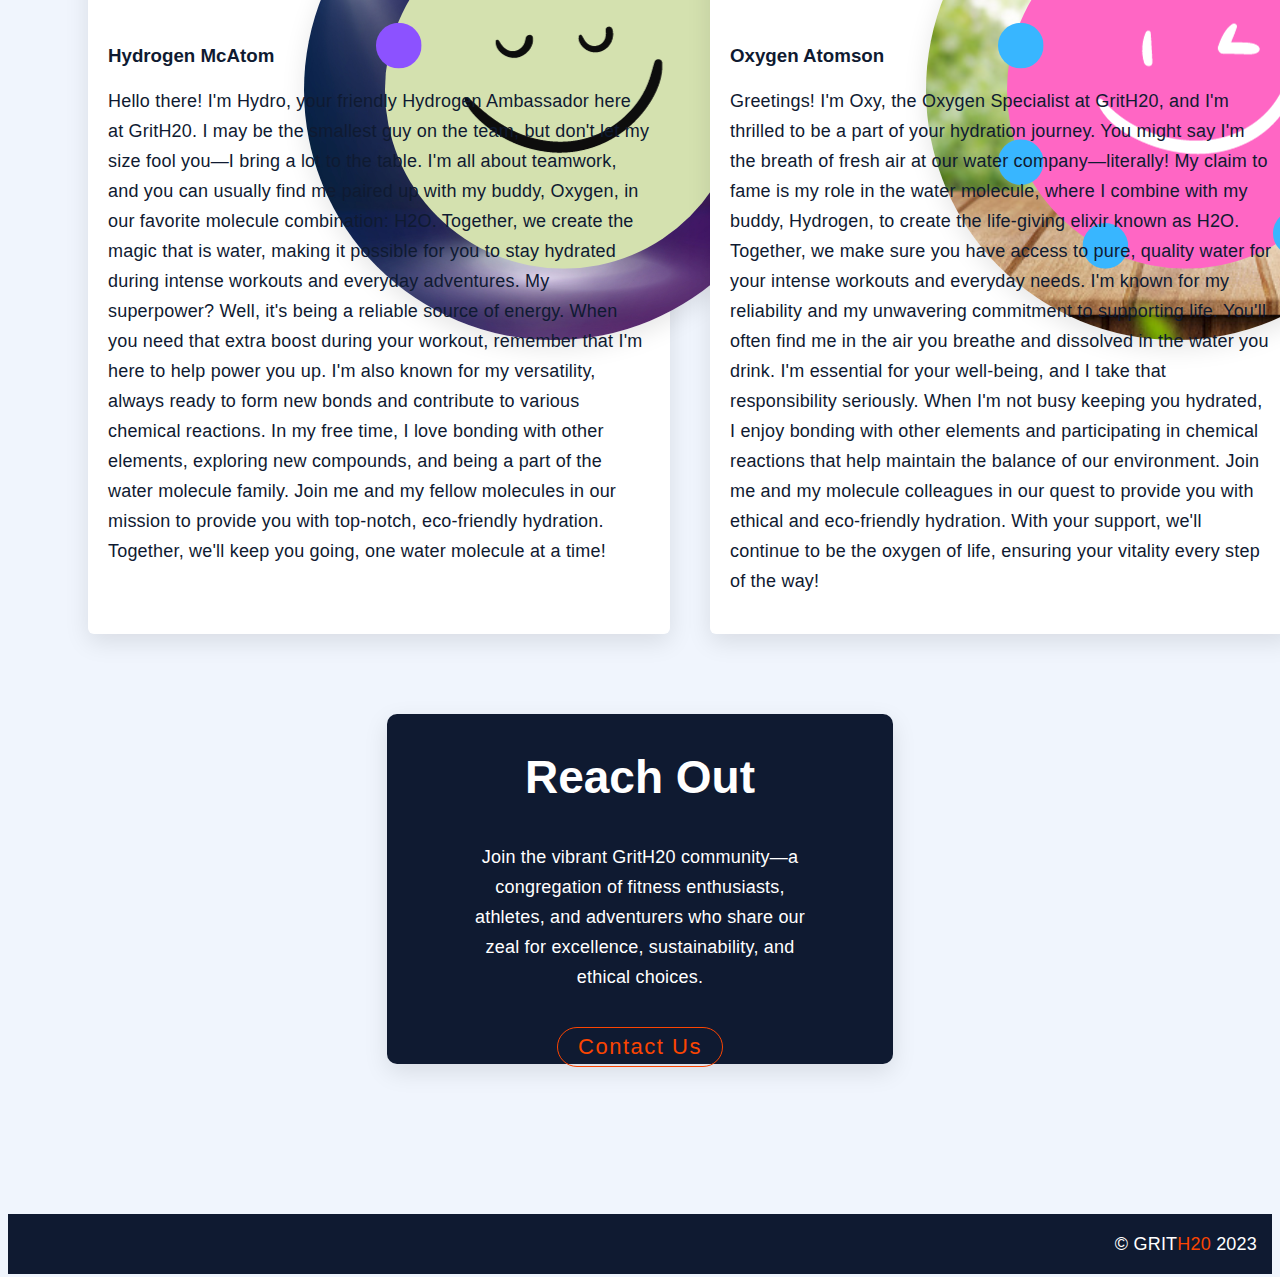
==== commit 8be251b7: "index is now responsive!" ====
--- a/about.html
+++ b/about.html
@@ -147,7 +147,7 @@
                     </ul>
                 </nav>
                 <div class="copyright">
-                    <p>&copy; MC Guénette & Robyn Waddell 2023</p>
+                    <p>&copy; GRIT<span>H20</span> 2023</p>
                 </div>
             </div>
         </footer>
--- a/assets/style/index.css
+++ b/assets/style/index.css
@@ -76,7 +76,7 @@
 }
 
 h2 {
-    font-size: 38px;
+    font-size: 46px;
 }
 
 h1, h2 {
@@ -112,8 +112,9 @@
 }
 
 .inner-header h2 {
-    font-family: 'Montserrat', sans-serif;
     font-weight: 300;
+    font-size: 34px;
+    font-family: 'Poppins';
 }
 
 .main-logo {
@@ -125,7 +126,7 @@
 }
 
 nav ul li {
-    display: inline;
+    display: inline-block;
 }
 
 nav ul li + li {
@@ -151,10 +152,6 @@
     display: flex;
     justify-content: flex-end;
     align-items: center;
-}
-
-.nav-item {
-    width: 40%;
 }
 
 li.mobile-menu {
@@ -294,22 +291,19 @@
 /* -------Sections------ */
 .section-one, .section-two {
     display: flex;
-    gap: 25px;
+    gap: 20px;
     justify-content: center;
     align-items: center;
     padding: 30px;
     border-radius: 10px;
 }
 
-section {
-    width: 100%;
-}
-
 .section-img {
     display: flex;
     justify-content: center;
     align-items: center;
-    gap: 50px;
+    gap: 20px;
+    flex-wrap: wrap;
 }
 
 .section-one.brand-message {
@@ -317,7 +311,7 @@
 }
 
 .section-one {
-    padding: 40px 50px;
+    padding: 40px 40px;
     border-radius: 6px;
     background-color: var(--secondary-font-color);
     box-shadow: rgba(0, 0, 0, 0.1) 0px 8px 24px 0px;
@@ -333,17 +327,6 @@
 
 .section-two h2 {
     color: #fff;
-}
-
-.section-two {
-    display: flex;
-    gap: 20px;
-    background-color: var(--primary-bg-color);
-    text-align: center;
-    text-transform: capitalize;
-    flex-wrap: nowrap;
-    justify-content: center;
-    align-items: stretch;
 }
 
 .section-one.three-quarters {
@@ -370,6 +353,17 @@
     padding: 20px 0px;
 }
 
+/* Container for flexboxes */
+.row {
+    display: flex;
+    flex-wrap: wrap;
+  }
+  
+  /* Create four equal columns */
+.column {
+    flex: calc(25% - 15px);
+}
+  
 .column {
     -webkit-box-align: center;
     align-items: center;
@@ -378,21 +372,19 @@
     box-shadow: rgba(0, 0, 0, 0.1) 0px 8px 24px 0px;
     display: flex;
     flex-direction: column;
-    min-height: 300px;
     overflow: hidden;
     padding-bottom: 20px;
     position: relative;
-    width: calc(25% - 15px);
 }
 
 .column-title {
     color: rgb(56, 56, 56);
     padding: 12px 0px;
     text-align: center;
-    width: 100%;
     font-weight: 900;
     font-size: 18px;
     background: linear-gradient(60deg, rgb(62 92 230) 9%, rgb(110 167 255) 100%);
+    width: 100%;
 }
 
 .column img {
@@ -403,6 +395,12 @@
     background-color: #5c9cfd1a;
 }
 
+.column p {
+    text-align: center;
+    padding: 10px;
+    height: 75px;
+}
+
 .index-img {
     width: 400px;
     height: 300px;
@@ -491,30 +489,14 @@
     padding: 40px;
 }
 
-.description h3 {
-    font-size: 16px;
-    font-weight: 400;
-
-}
-
-.founders {
-    margin-top: 20px;
-    margin-bottom: 100px;
-}
-
-.founders .flex {
-    gap: 15px;
-}
-
-.founders h2{
-    font-weight: 500;
-    margin-left: 50px;
-    margin-bottom: 15px;
+.hydrogen-img img, .oxygen-img img {
+    border-radius: 50%;
+    box-shadow: rgba(0, 0, 0, 0.1) 0px 8px 24px 0px;
 }
 
 .hydrogen-img, .oxygen-img {
-    height: 200px;
-    width: 200px;
+    height: 175px;
+    width: 150px;
     border-radius: 10px;
     margin-inline: auto;
 }
@@ -539,8 +521,9 @@
 }
 
 section.flex.continue-link.container.reach-out {
-    background: var(--secondary-bg-color);
+    background: var(--primary-font-color);
     width: 40%;
+    color: var(--secondary-font-color);
 }
 
 .section-one.about-us {
@@ -557,6 +540,7 @@
     margin-top: 0;
     padding: 0;
     gap: 40px;
+    align-items: stretch;
 }
 
 .hydrogen, .oxygen {
@@ -690,11 +674,12 @@
     font-size: 18px;
 }
 
+.copyright span {
+    color: var(--primary-red);
+}
+
 .social-icons a {
-    background-color: rgb(255 255 255 / 20%);
-    color: #fff;
-    border-radius: 50%;
-    border: 1px solid #fff;
+    color: var(--secondary-font-color);
 }
 
 .linkedin:hover {
@@ -735,16 +720,60 @@
 
 /* -------Mobile------ */
 
+/* Desktop Lrg: 1200px and down */
+@media (max-width: 1200px) {
+    .section-one h2, .section-two h2, .inner-header h2 {
+        font-size: 30px;
+    }
+    .column p {
+        font-size: 14px;
+    }
+}
+
+/* Desktop medium: 992px and down */
+@media (max-width: 992px) {
+    .nav-item input.search {
+        display: none;
+    }
+    .section-one h2, .section-two h2, .inner-header h2 {
+        font-size: 30px;
+    }
+    .column p, .section-one p {
+        font-size: 14px;
+    }
+    .column h3 {
+        font-size: 42px;
+    }
+    .section-one.brand-message {
+        width: 100%;
+    }
+}
+
+/* tablet: 768px and down */
+@media (max-width: 768px) {
+    .section-one h2, .section-two h2, .inner-header h2 {
+        font-size: 24px;
+    }
+}
+
+/* small: 480px and down */
+@media (max-width: 768px) {
+    .main-buttons {
+        display: flex;
+        flex-direction: column;
+    }
+}
+
 @media (max-width: 768px) {
     .waves {
-      height:40px;
-      min-height:40px;
+      height: 40px;
+      min-height: 40px;
     }
     .content {
-      height:30vh;
+      height: 30vh;
     }
     h1 {
-      font-size:24px;
+      font-size: 42px;
     }
 }
 
@@ -758,6 +787,7 @@
     }
 }
 
+/* small: 480px and up */
 @media (min-width: 768px) {
     .mobile-menu {
         display: none;
@@ -765,20 +795,16 @@
     }
 }
 
-@media (max-width: 768px) {
-    .column , .section-one {
-        width: 100%;
-    }
-}
-
-@media (max-width: 768px) {
-    .column, .section-one {
-        width: calc(50% - 10px);
-    }
-}
-
-@media (max-width: 480px) {
-    .column, .section-one {
-        width: 100%;
-    }
-}
+  /* On screens that are 992px wide or less, go from four columns to two columns */
+  @media screen and (max-width: 992px) {
+    .column {
+      flex: calc(50% - 15px);
+    }
+  }
+  
+  /* On screens that are 600px wide or less, make the columns stack on top of each other instead of next to each other */
+  @media screen and (max-width: 600px) {
+    .row {
+      flex-direction: column;
+    }
+  }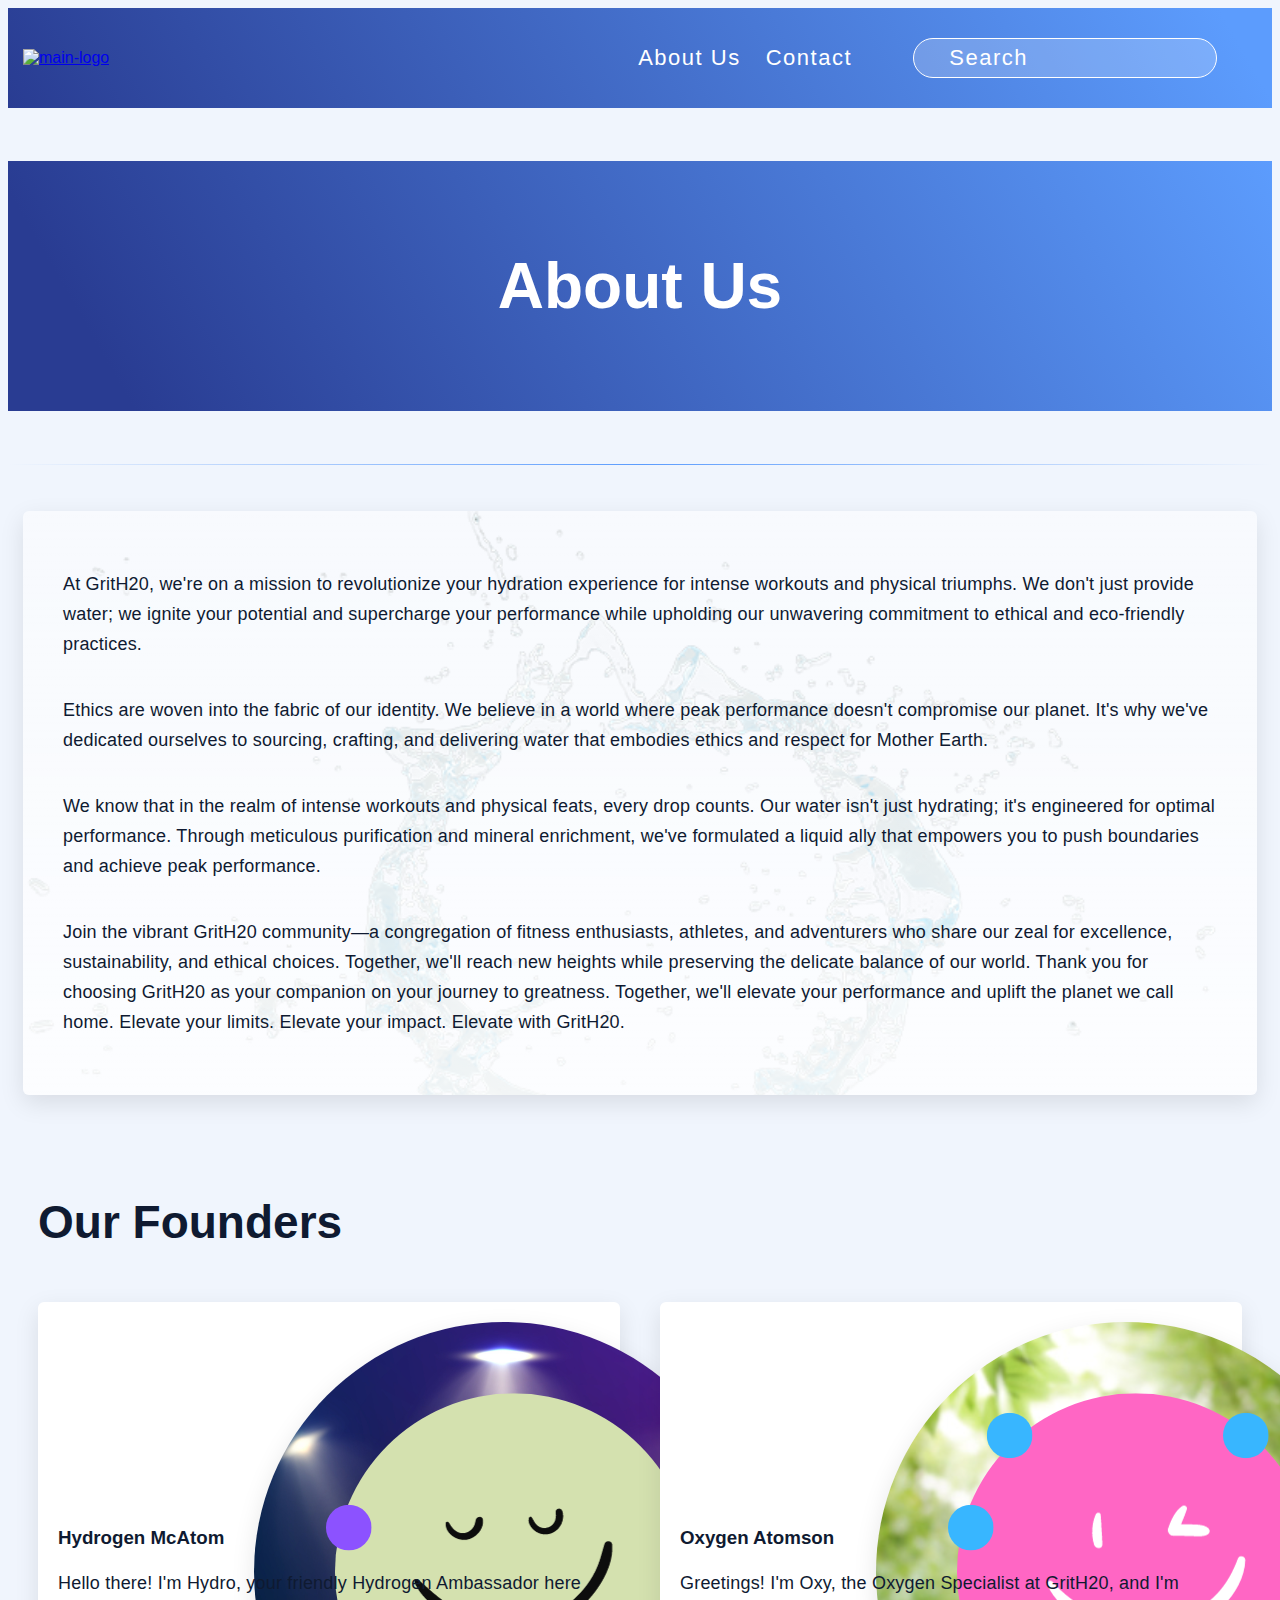
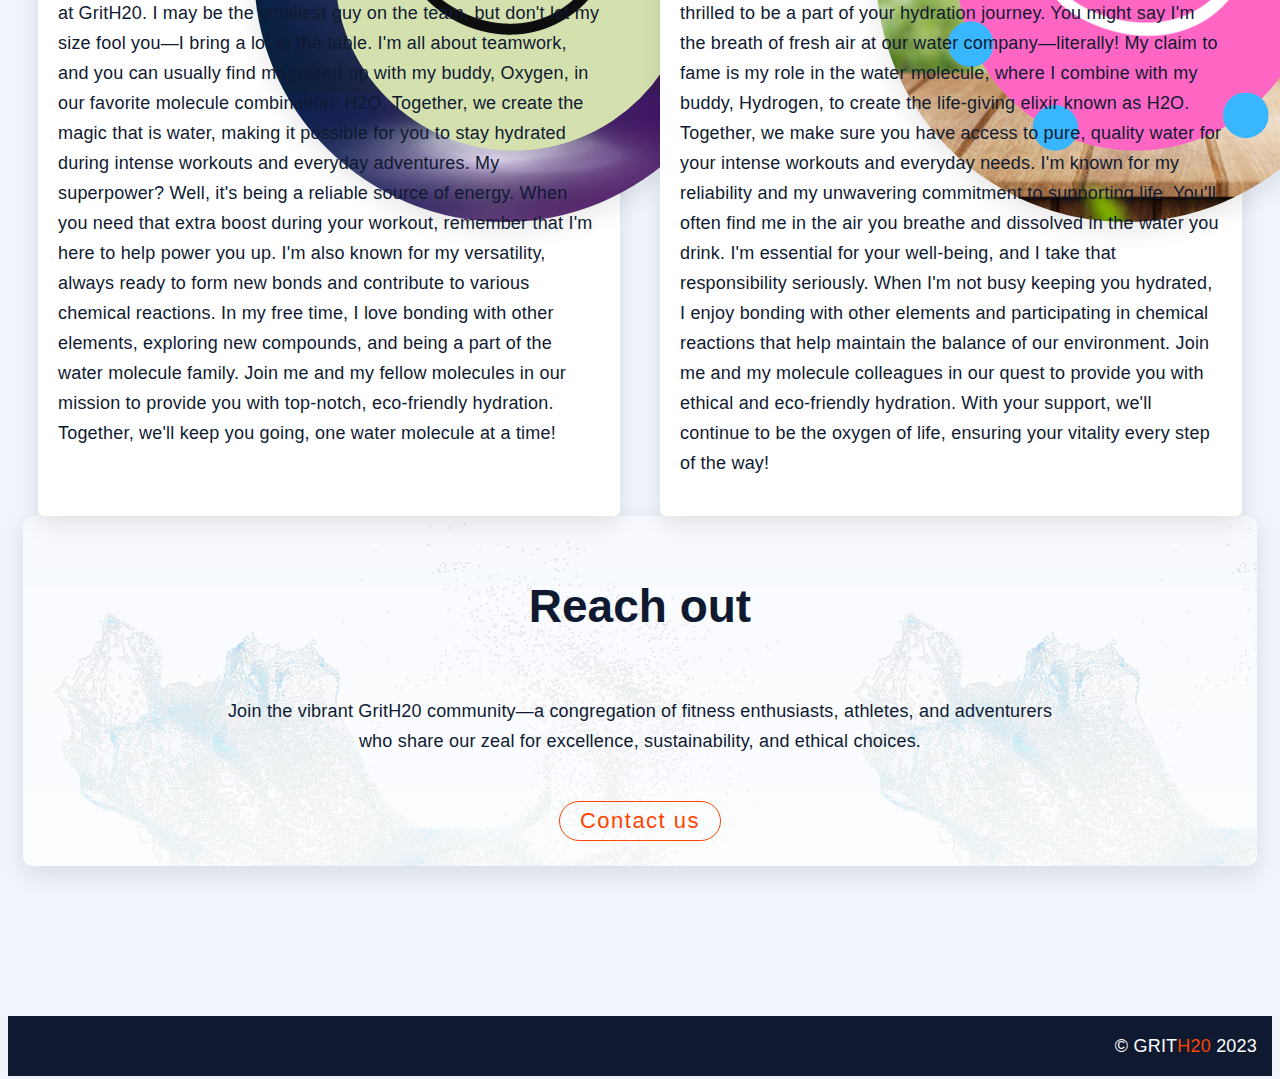
==== commit 486c726d: "Merge pull request #49 from mcguenette/mc_edits" ====
--- a/about.html
+++ b/about.html
@@ -9,11 +9,11 @@
         <link rel="shortcut icon" 
               href="./assets/img/favicon.png" 
               type="image/x-icon">
-              <link rel="preconnect" href="https://fonts.googleapis.com">
-              <link rel="preconnect" href="https://fonts.gstatic.com" crossorigin>
-              <link href="https://fonts.googleapis.com/css2?family=IBM+Plex+Sans:wght@300;400;500;600;700&display=swap" rel="stylesheet">             
-              <link href="https://fonts.cdnfonts.com/css/xeroda?styles=163202" rel="stylesheet">
-              <link rel="stylesheet" href="./assets/style/index.css">
+        <link rel="preconnect" href="https://fonts.googleapis.com">
+        <link rel="preconnect" href="https://fonts.gstatic.com" crossorigin>
+        <link href="https://fonts.googleapis.com/css2?family=IBM+Plex+Sans:wght@300;400;500;600;700&display=swap" rel="stylesheet">             
+        <link href="https://fonts.cdnfonts.com/css/xeroda?styles=163202" rel="stylesheet">
+        <link rel="stylesheet" href="./assets/style/index.css">
         <script src="https://kit.fontawesome.com/20608a4ccb.js" crossorigin="anonymous"></script>
         <title>About us | GRITH20</title>
     </head>
@@ -31,9 +31,9 @@
                         <li class="nav-item"><a href="./contact.html" class="contact-us">Contact</a></li>
                         <li class="mobile-menu"><i class="fa-solid fa-bars"></i></li>
                     </ul>
-                    <span class="nav-item"><input type="search"class="search" placeholder="Search"></span>
+                        <span class="nav-item"><input type="search"class="search" placeholder="Search"></span>
                 </nav>
-                </div>
+            </div>
         </header>
         <main>
             <div class="page-title">
@@ -43,24 +43,24 @@
             <div class="three-quarters container">
                 <section class="section-one about-us">
                     <div class="description">
-                    <p>At GritH20, we're on a mission to revolutionize your hydration experience for intense workouts and physical triumphs. We don't just provide water; 
-                        we ignite your potential and supercharge your performance while upholding our unwavering commitment to ethical and eco-friendly practices.
-                    </p>
-                    <p>
-                        Ethics are woven into the fabric of our identity. We believe in a world where peak performance doesn't compromise our planet. It's why we've 
-                        dedicated ourselves to sourcing, crafting, and delivering water that embodies ethics and respect for Mother Earth.
-                    </p>
-                    <p>
-                        We know that in the realm of intense workouts and physical feats, every drop counts. Our water isn't just hydrating; it's engineered for optimal 
-                        performance. Through meticulous purification and mineral enrichment, we've formulated a liquid ally that empowers you to push boundaries and 
-                        achieve peak performance.
-                    </p>
-                    <p>
-                        Join the vibrant GritH20 community—a congregation of fitness enthusiasts, athletes, and adventurers who share our zeal for excellence, 
-                        sustainability, and ethical choices. Together, we'll reach new heights while preserving the delicate balance of our world.
-                        Thank you for choosing GritH20 as your companion on your journey to greatness. Together, we'll elevate your performance and uplift the 
-                        planet we call home. Elevate your limits. Elevate your impact. Elevate with GritH20.
-                    </p>
+                        <p>At GritH20, we're on a mission to revolutionize your hydration experience for intense workouts and physical triumphs. We don't just provide water; 
+                            we ignite your potential and supercharge your performance while upholding our unwavering commitment to ethical and eco-friendly practices.
+                        </p>
+                        <p>
+                            Ethics are woven into the fabric of our identity. We believe in a world where peak performance doesn't compromise our planet. It's why we've 
+                            dedicated ourselves to sourcing, crafting, and delivering water that embodies ethics and respect for Mother Earth.
+                        </p>
+                        <p>
+                            We know that in the realm of intense workouts and physical feats, every drop counts. Our water isn't just hydrating; it's engineered for optimal 
+                            performance. Through meticulous purification and mineral enrichment, we've formulated a liquid ally that empowers you to push boundaries and 
+                            achieve peak performance.
+                        </p>
+                        <p>
+                            Join the vibrant GritH20 community—a congregation of fitness enthusiasts, athletes, and adventurers who share our zeal for excellence, 
+                            sustainability, and ethical choices. Together, we'll reach new heights while preserving the delicate balance of our world.
+                            Thank you for choosing GritH20 as your companion on your journey to greatness. Together, we'll elevate your performance and uplift the 
+                            planet we call home. Elevate your limits. Elevate your impact. Elevate with GritH20.
+                        </p>
                     </div>
                 </section>
                 <div class="three-quarters container">
@@ -117,15 +117,17 @@
                     </section>
                 </div>
             </div>
-            <section class="flex continue-link container reach-out">
-                <div class="about-link">
-                  <h2>Reach Out</h2>
-                  <p>
-                    Join the vibrant GritH20 community—a congregation of fitness enthusiasts, athletes, and 
-                    adventurers who share our zeal for excellence, sustainability, and ethical choices.
-                  </p>
-                  <a href="./contact.html"><input type="button" class="primary-button invert" value="Contact Us"></a>
+            <section class="container">
+                <div class="continue-link learn-more">      
+                    <div class="about-link">
+                      <h2>Reach out</h2>
+                      <p>
+                        Join the vibrant GritH20 community—a congregation of fitness enthusiasts, athletes, and 
+                        adventurers who share our zeal for excellence, sustainability, and ethical choices.
+                      </p>
+                      <a href="./contact.html"><input type="button" class="primary-button invert" value="Contact us"></a>
                 </div>
+              </div>
             </section>
         </main>
         <footer>
@@ -152,4 +154,4 @@
             </div>
         </footer>
     </body>
-</html+</html>--- a/assets/style/index.css
+++ b/assets/style/index.css
@@ -71,7 +71,7 @@
 h1 {
     font-size: 65px;
     color: var(--secondary-font-color);
-    letter-spacing: 10px;
+    letter-spacing: 7px;
     line-height: 80px;
 }
 
@@ -327,6 +327,7 @@
 
 .section-two h2 {
     color: #fff;
+    font-size: 36px;
 }
 
 .section-one.three-quarters {
@@ -486,7 +487,6 @@
 
 .three-quarters.container {
     margin-top: 100px;
-    padding: 40px;
 }
 
 .hydrogen-img img, .oxygen-img img {
@@ -511,25 +511,25 @@
     font-family: 'Xeroda', sans-serif;
 }
 
-.about-link {
-    width: 70%;
-}
-
 .about-link p {
     margin: 15px 0px;
     text-align: center;
+    padding: 10px 40px;
 }
 
 section.flex.continue-link.container.reach-out {
     background: var(--primary-font-color);
-    width: 40%;
+    width: 50%;
     color: var(--secondary-font-color);
+    margin-top: 100px;
+    height: 350px;
 }
 
 .section-one.about-us {
-    background: var(--secondary-bg-color) url(../img/water-splash-two.png);
+    background: linear-gradient(rgb(255 255 255 / 50%), rgb(255 255 255 / 80%)), url(../img/water-splash-two.png);
     background-size: cover;
 }
+
 .about-link h2, .about-link a {
     text-align: center;
     margin-inline: auto;
@@ -556,6 +556,7 @@
 
 .circle-image {
     width: 200px;
+    margin-inline: auto;
 }
 
 .circle-image img {
@@ -564,13 +565,16 @@
 
 .continue-link {
     color: var(--primary-font-color);
-    width: 60%;
+    width: 50%;
+    height: 50%;
     border-radius: 10px;
     margin-inline: auto;
-    height: 350px;
     align-items: center;
     text-align: left;
-    gap: 40px;
+    display: flex;
+    justify-content: space-evenly;
+    flex-wrap: wrap;
+    align-content: center;
 }
 
 .flex .form {
@@ -581,18 +585,38 @@
 .contact-form {
     display: flex;
     justify-content: space-evenly;
-    align-items: center;
+    align-items: stretch;
     text-align: center;
-    gap: 10px;
+    gap: 40px;
 }
 
 form {
-    width: 500px;
+    width: 60%;
     z-index: 10;
     background-color: var(--secondary-bg-color);
     box-shadow: rgba(0, 0, 0, 0.1) 0px 8px 24px 0px;
     padding: 30px;
     border-radius: 10px;
+    display: flex;
+    flex-direction: column;
+    justify-content: space-between;
+}
+
+form h2 {
+    text-align: left;
+    color: var(--primary-font-color);
+}
+
+.map-section {
+    gap: 20px;
+    display: flex;
+    flex-direction: column;
+    justify-content: space-between;
+    width: 40%;
+}
+
+.map {
+    display: contents;
 }
 
 .map img {
@@ -602,6 +626,21 @@
 .contact-us-container {
     border-radius: 5px;
     margin-bottom: 100px;
+}
+
+.contact-links {
+    background-color: #fff;
+    box-shadow: rgba(0, 0, 0, 0.1) 0px 8px 24px 0px;
+    border-radius: 10px;
+    padding: 30px;
+}
+
+.contact-links span {
+    font-weight: 600;
+}
+
+.contact-links p {
+    line-height: 35px;
 }
 
 input[type=text] {
@@ -636,10 +675,19 @@
     margin-top: 100px;
 }
 
-section.flex.continue-link.container {
-    background: var(--secondary-bg-color) url(../img/overlay-water-splash.png);
+.continue-link.learn-more {
+    background: linear-gradient(rgb(255 255 255 / 50%), rgb(255 255 255 / 80%)),  url(../img/overlay-water-splash.png);
     margin-bottom: 150px;
     box-shadow: rgba(0, 0, 0, 0.1) 0px 8px 24px 0px;
+    width: 100%;
+    height: 350px;
+    flex-wrap: nowrap;
+}
+.about-link {
+    display: flex;
+    flex-direction: row;
+    flex-wrap: wrap;
+    width: 75%;
 }
 
 /* -------Footer------ */
@@ -697,6 +745,11 @@
 .social-icons i {
     border-radius: 50%;
     padding: 7px;
+}
+
+.fa-solid {
+    font-size: 24px;
+    color: var(--secondary-font-color);
 }
 
 /* --------Hover header animation---------- */
@@ -722,7 +775,8 @@
 
 /* Desktop Lrg: 1200px and down */
 @media (max-width: 1200px) {
-    .section-one h2, .section-two h2, .inner-header h2 {
+    .section-one h2, .section-two h2, 
+    .inner-header h2, .about-link h2 {
         font-size: 30px;
     }
     .column p {
@@ -735,7 +789,8 @@
     .nav-item input.search {
         display: none;
     }
-    .section-one h2, .section-two h2, .inner-header h2 {
+    .section-one h2, .section-two h2, 
+    .inner-header h2, .about-link h2 {
         font-size: 30px;
     }
     .column p, .section-one p {
@@ -744,15 +799,27 @@
     .column h3 {
         font-size: 42px;
     }
-    .section-one.brand-message {
-        width: 100%;
+    .section-one.brand-message, 
+    section.flex.continue-link.container.reach-out, 
+    section.flex.continue-link.container,  .map-section, form {
+        width: calc(100% - 20px);
+    }
+    .circle-image {
+        display: none;
     }
 }
 
 /* tablet: 768px and down */
 @media (max-width: 768px) {
-    .section-one h2, .section-two h2, .inner-header h2 {
+    .section-one h2, .section-two h2, 
+    .inner-header h2, .about-link h2 {
         font-size: 24px;
+    }
+    .section-one.brand-message, 
+    section.flex.continue-link.container.reach-out, 
+    section.flex.continue-link.container,
+    .map-section, form {
+        width: calc(100% - 20px);
     }
 }
 
@@ -798,13 +865,23 @@
   /* On screens that are 992px wide or less, go from four columns to two columns */
   @media screen and (max-width: 992px) {
     .column {
-      flex: calc(50% - 15px);
+       flex: calc(50% - 15px);
+    }
+    section.section-two.about-us {
+        flex: calc(50% - 20px);
+        flex-direction: column;
+    }
+    .hydrogen, .oxygen, .map-section, form {
+        width: 100%;
     }
   }
   
   /* On screens that are 600px wide or less, make the columns stack on top of each other instead of next to each other */
-  @media screen and (max-width: 600px) {
-    .row {
+  @media screen and (max-width: 768px) {
+    .row, .contact-form {
       flex-direction: column;
     }
+    p {
+        font-size: 14px;
+    }
   }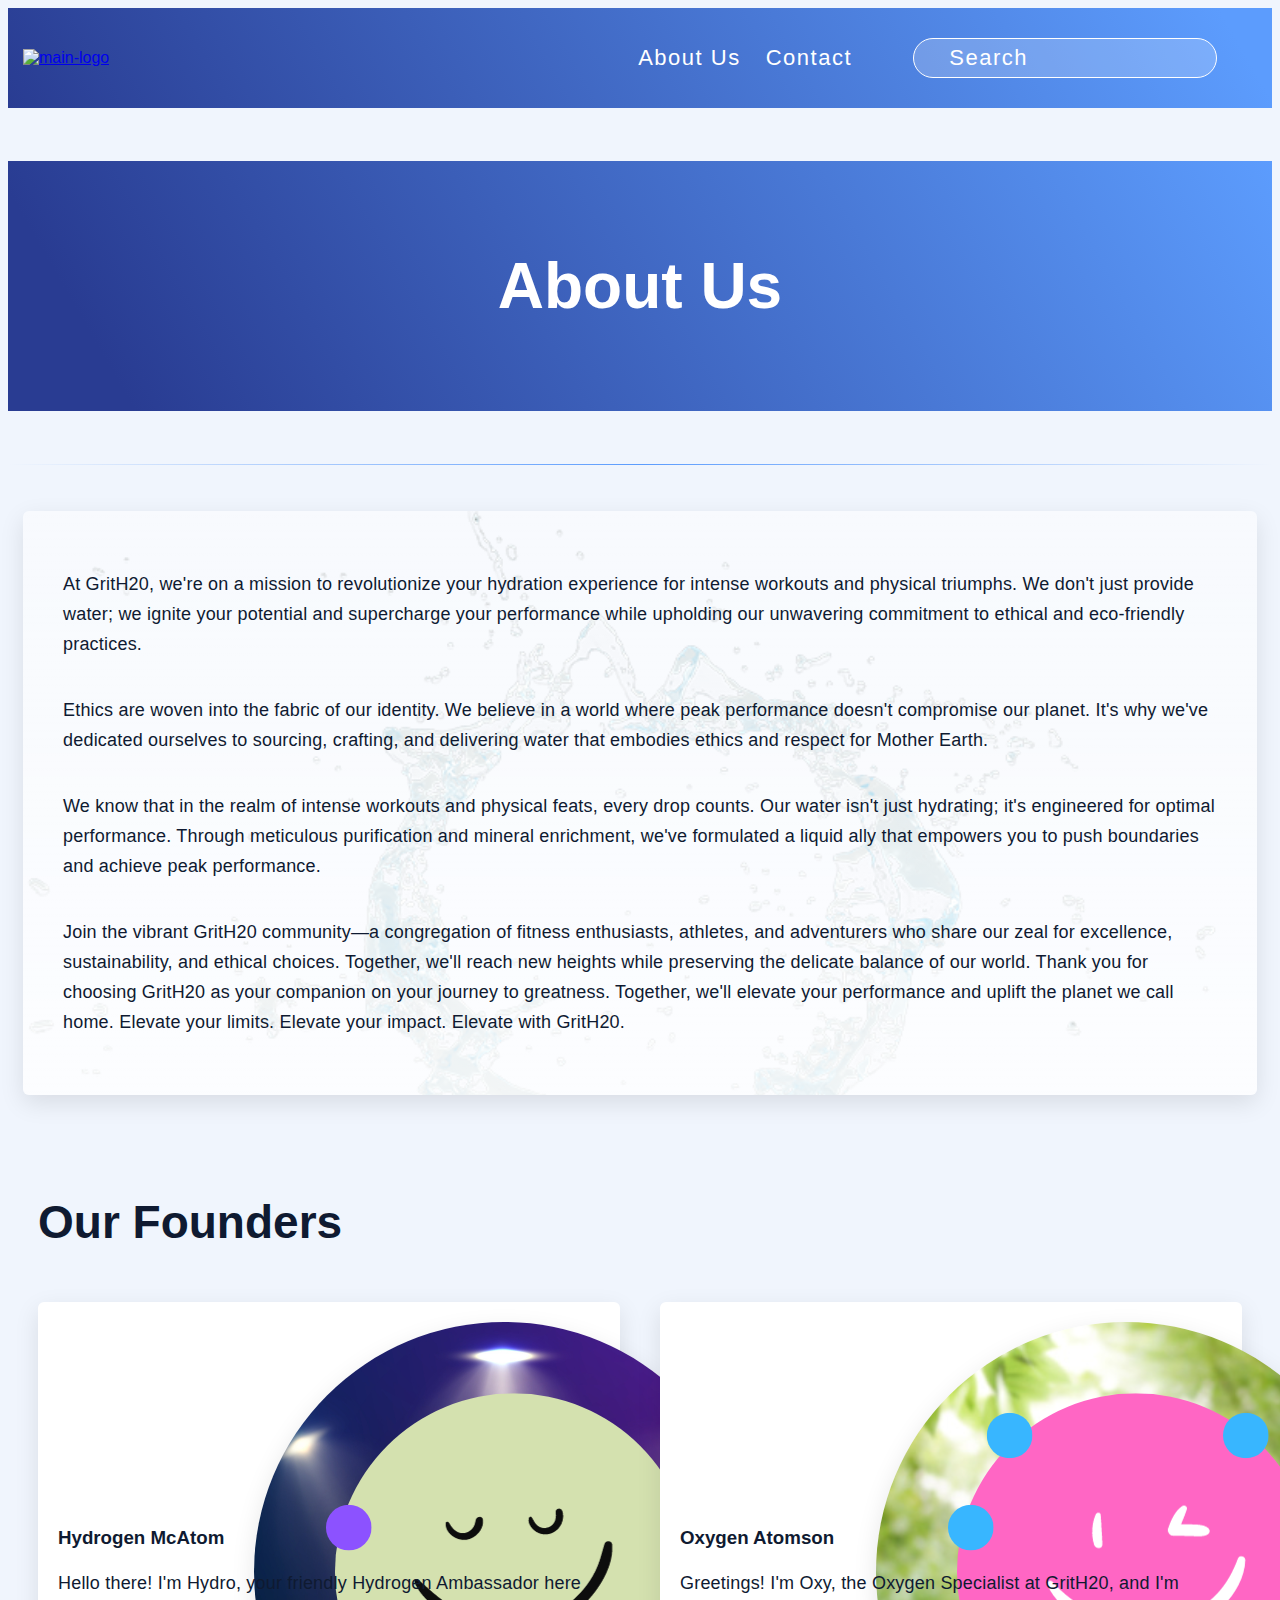
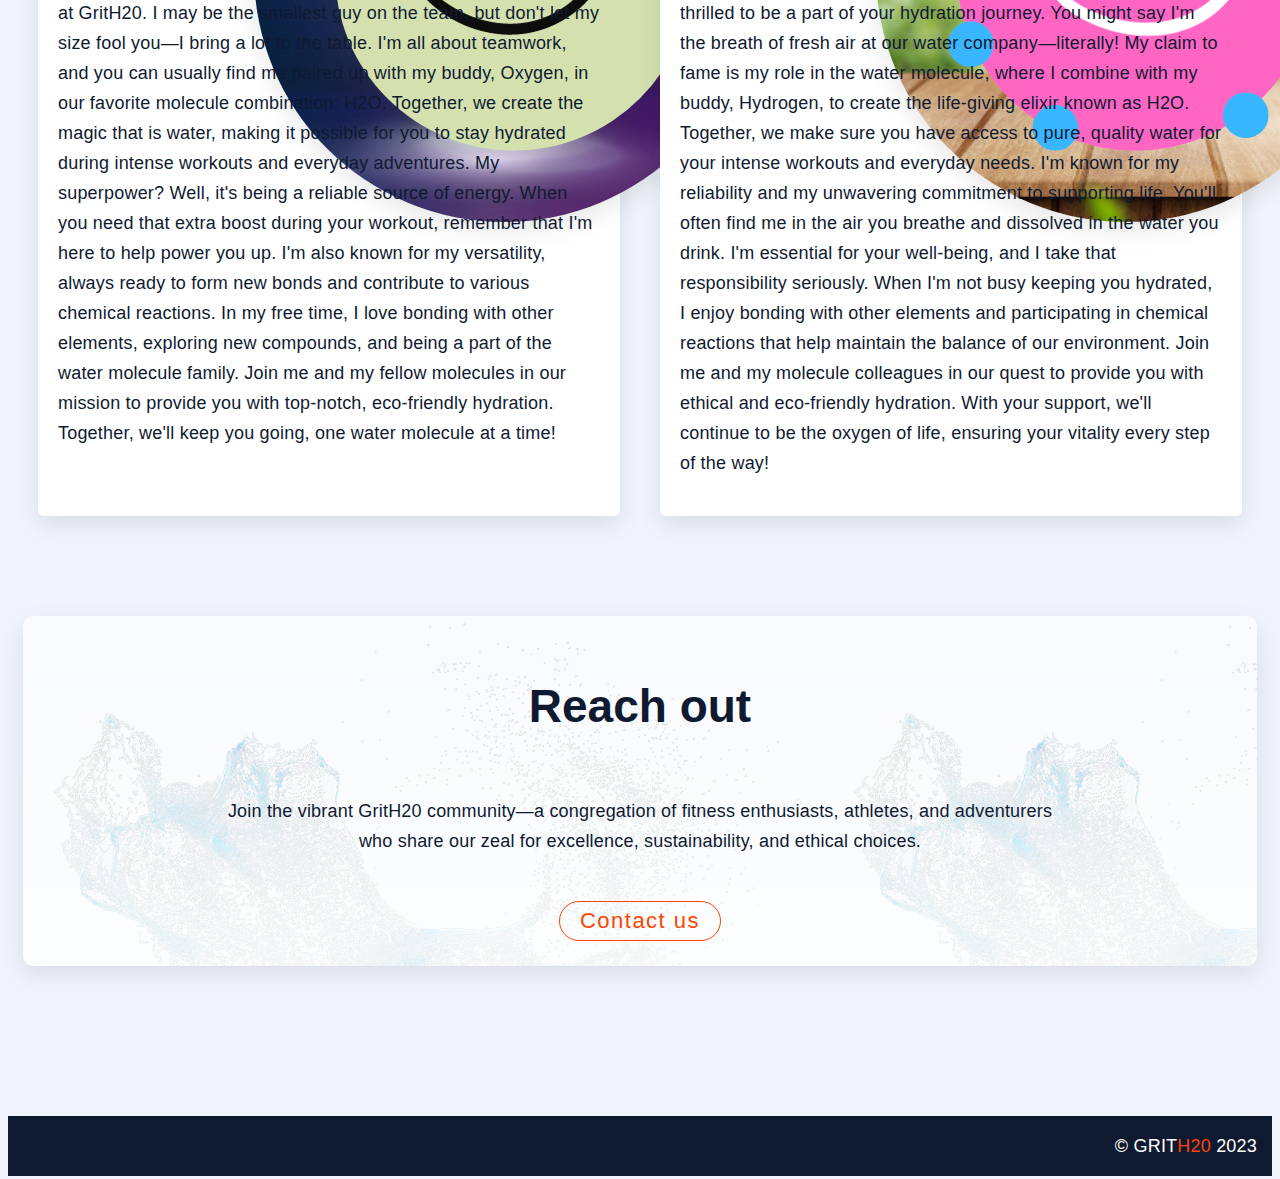
==== commit 0aa29e83: "morning edits pt2" ====
--- a/about.html
+++ b/about.html
@@ -19,7 +19,7 @@
     </head>
     <body>
         <header class="not-index">
-            <div class="container flex header">
+            <div class="container flex header-container">
                 <div>
                     <a href="./index.html">
                         <img src="./assets/img/logo-main.png" alt="main-logo" class="main-logo">
@@ -42,7 +42,7 @@
             </div>
             <div class="three-quarters container">
                 <section class="section-one about-us">
-                    <div class="description">
+                    <div class="about-us-desc">
                         <p>At GritH20, we're on a mission to revolutionize your hydration experience for intense workouts and physical triumphs. We don't just provide water; 
                             we ignite your potential and supercharge your performance while upholding our unwavering commitment to ethical and eco-friendly practices.
                         </p>
@@ -118,7 +118,7 @@
                 </div>
             </div>
             <section class="container">
-                <div class="continue-link learn-more">      
+                <div class="continue-link reach-out">      
                     <div class="about-link">
                       <h2>Reach out</h2>
                       <p>
--- a/assets/style/index.css
+++ b/assets/style/index.css
@@ -12,7 +12,7 @@
     --card-bg-color: #ccc;
     --primary-blue: #293c92;
     --secondary-blue: #5c9cfd;
-    --primary-red: #fb4501;
+    --primary-orange: #fb4501;
     --linkedin-color: #0077b5;
     --github-color:#2dba4e;
     --tiktok-color:#ff0050;
@@ -53,7 +53,7 @@
 
 /* --------Header------- */
 
-.header {
+.header-container {
     height: 100px;
 }
 
@@ -87,7 +87,6 @@
     color: #fff;
     font-size: 40px;
     display: block;
-    border: 1px solid;
     background-color: #ffffff2b;
     width: 70px;
     margin-inline: auto;
@@ -145,7 +144,7 @@
 }
 
 .nav-items a:hover {
-    color:var(--primary-red);
+    color:var(--primary-orange);
 }
 
 nav.nav-items {
@@ -184,7 +183,7 @@
     text-align: center;
 }
 
-.flex.header {
+.flex.header-container {
     justify-content: space-between;
 }
   
@@ -297,6 +296,17 @@
     padding: 30px;
     border-radius: 10px;
 }
+.section-three {
+    display: flex;
+    flex-direction: column;
+    gap: 20px;
+    justify-content: center;
+    align-items: center;
+    padding: 30px;
+    border-radius: 10px;
+    width: 90%;
+    margin-top: 60px;
+}
 
 .section-img {
     display: flex;
@@ -318,7 +328,7 @@
 }
 
 .section-one h2 {
-    color: var(--primary-red);
+    color: var(--primary-orange);
 }
 
 .section-img, .section-two {
@@ -411,8 +421,8 @@
 /* -------Buttons------ */
 
 .primary-button {
-    border: 1px solid var(--primary-red);
-    background-color: var(--primary-red);
+    border: 1px solid var(--primary-orange);
+    background-color: var(--primary-orange);
 }
 
 input.primary-button:hover, input.primary-button.invert:hover {
@@ -438,12 +448,12 @@
 
 input.secondary-button-buy:hover {
     background-color: var(--secondary-bg-color);
-    border: 1px solid var(--primary-red);
+    border: 1px solid var(--primary-orange);
 }
 
 input.primary-button.invert {
     background-color: transparent;
-    color: var(--primary-red);
+    color: var(--primary-orange);
 }
 
 label {
@@ -465,6 +475,34 @@
     font-size: 50px;
 }
 
+/*  boxes */
+
+.box {
+    -webkit-box-align: center;
+    width: 100%;
+    height: 200px;
+    align-items: center;
+    background: rgb(255, 255, 255);
+    border-radius: 16px;
+    box-shadow: rgba(0, 0, 0, 0.1) 0px 8px 24px 0px;
+    display: flex;
+    overflow: hidden;
+    padding: 20px;
+    position: relative;
+    gap: 15px;
+}
+
+.box img {
+    height: 200px;
+    width: 300px;
+    margin-right: 15px;
+}
+
+.box div {
+    width: 50%
+}
+
+
 /* ------About us-------- */
 
 .tall-image {
@@ -475,7 +513,7 @@
     border-radius: 20px;
 }
 
-.section-one .description {
+.section-one .about-us-desc {
     display: flex;
     flex-direction: column;
 }
@@ -641,6 +679,11 @@
 
 .contact-links p {
     line-height: 35px;
+}
+
+.contact-links a {
+    text-decoration: none;
+    color: var(--primary-font-color);
 }
 
 input[type=text] {
@@ -655,7 +698,7 @@
 
 input[type=text]::placeholder, 
 input[type=textarea]::placeholder {
-    color: var(--primary-font-color);
+    color: #0f1a315e;
 }
 
 input[type=text], 
@@ -675,13 +718,14 @@
     margin-top: 100px;
 }
 
-.continue-link.learn-more {
+.continue-link.learn-more, .continue-link.reach-out {
     background: linear-gradient(rgb(255 255 255 / 50%), rgb(255 255 255 / 80%)),  url(../img/overlay-water-splash.png);
     margin-bottom: 150px;
     box-shadow: rgba(0, 0, 0, 0.1) 0px 8px 24px 0px;
     width: 100%;
     height: 350px;
     flex-wrap: nowrap;
+    margin-top: 100px;
 }
 .about-link {
     display: flex;
@@ -723,7 +767,7 @@
 }
 
 .copyright span {
-    color: var(--primary-red);
+    color: var(--primary-orange);
 }
 
 .social-icons a {
@@ -747,9 +791,13 @@
     padding: 7px;
 }
 
-.fa-solid {
+.fa-bars {
     font-size: 24px;
     color: var(--secondary-font-color);
+}
+
+.fa-envelope, .fa-phone, .fa-location-dot {
+    margin-right: 10px;
 }
 
 /* --------Hover header animation---------- */
@@ -789,7 +837,7 @@
     .nav-item input.search {
         display: none;
     }
-    .section-one h2, .section-two h2, 
+    .section-one h2, .section-two h2, .section-three, 
     .inner-header h2, .about-link h2 {
         font-size: 30px;
     }
@@ -807,11 +855,33 @@
     .circle-image {
         display: none;
     }
+
+    .box {
+        display: flex;
+        flex-direction: column;
+        height: 500px;
+        justify-content: center;
+        align-items: center;
+    }
+
+    .box h2 {
+        font-size: 40px;
+    }
+
+    .box p {
+        font-size: 15px;
+    } 
+
+    .box .primary-button {
+        margin-bottom: 15px;
+    }
+
+
 }
 
 /* tablet: 768px and down */
 @media (max-width: 768px) {
-    .section-one h2, .section-two h2, 
+    .section-one h2, .section-two h2, .section-three h2, 
     .inner-header h2, .about-link h2 {
         font-size: 24px;
     }
@@ -821,6 +891,17 @@
     .map-section, form {
         width: calc(100% - 20px);
     }
+
+    .box img {
+        display: none
+    }
+    .section-three {
+    width: 100%; 
+    padding: 0;       
+   }
+   .box div {
+    width: 75%;
+   }
 }
 
 /* small: 480px and down */
@@ -829,6 +910,7 @@
         display: flex;
         flex-direction: column;
     }
+
 }
 
 @media (max-width: 768px) {
